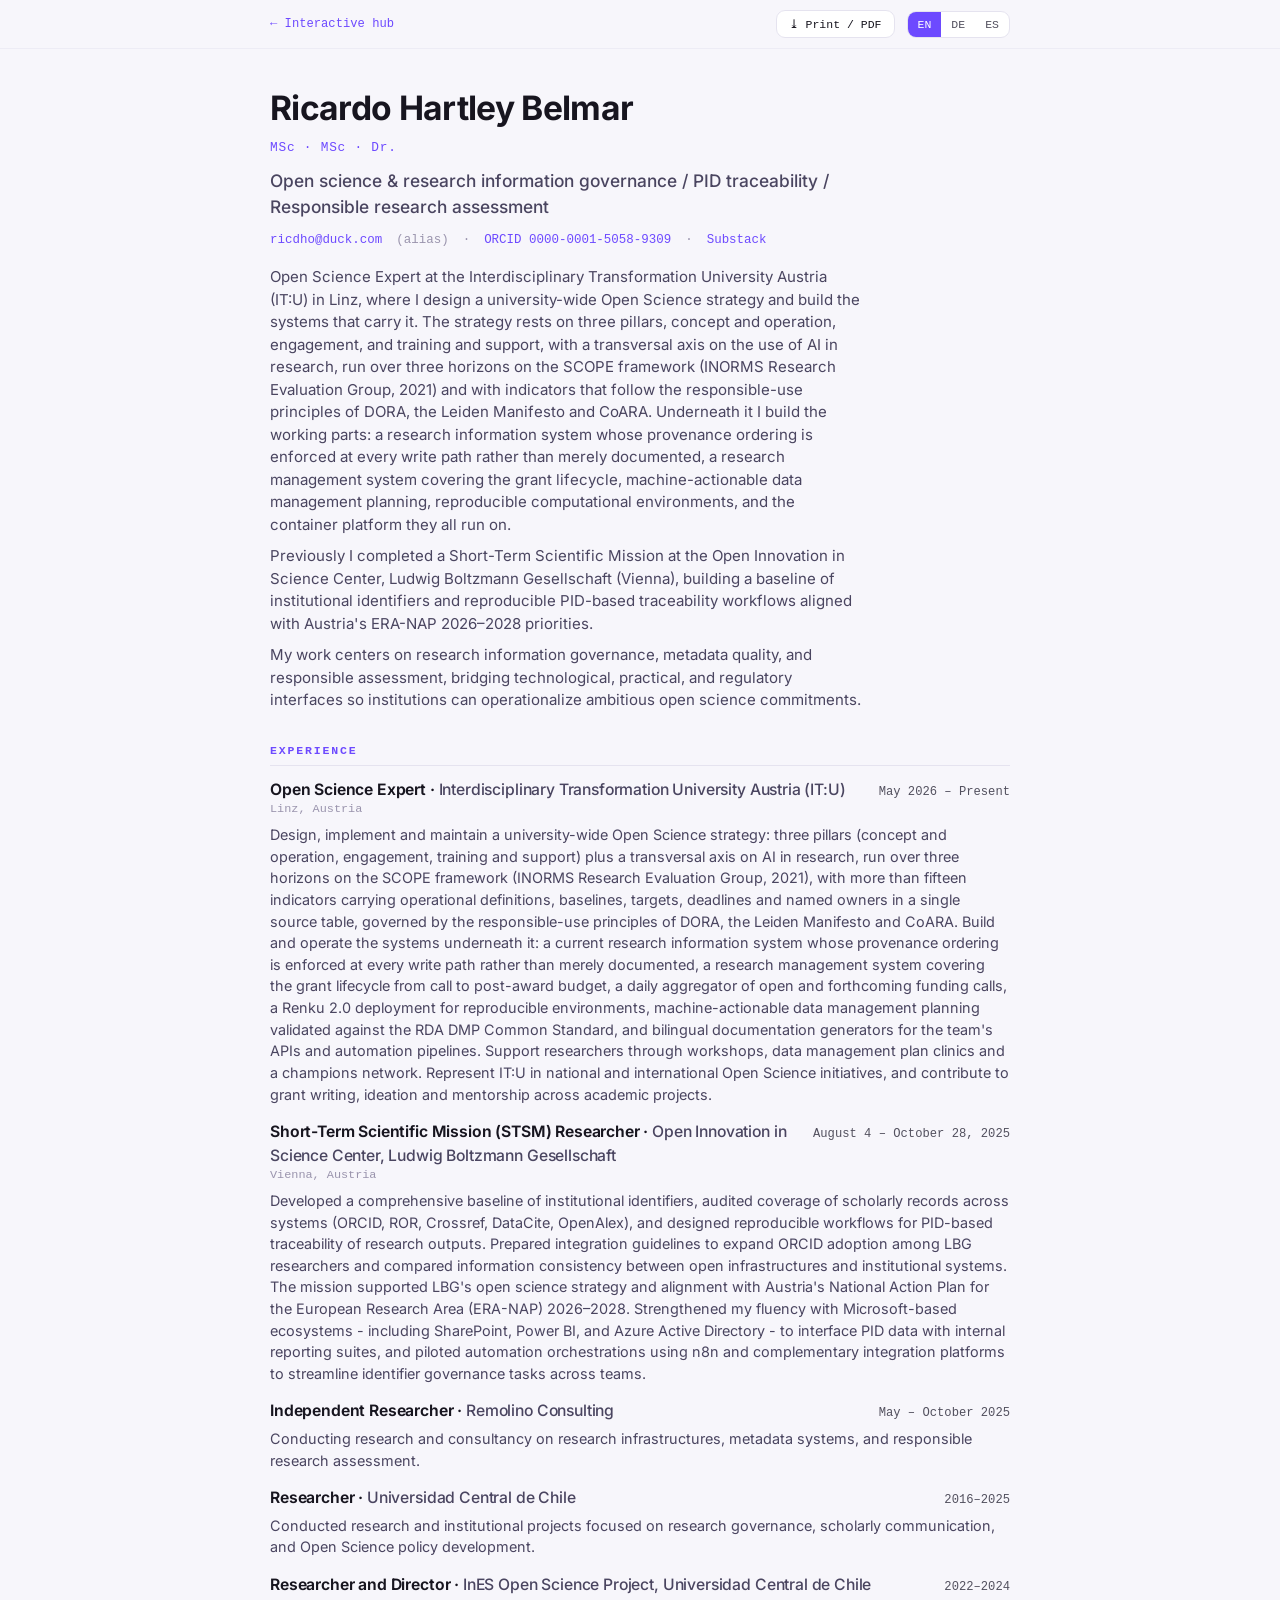
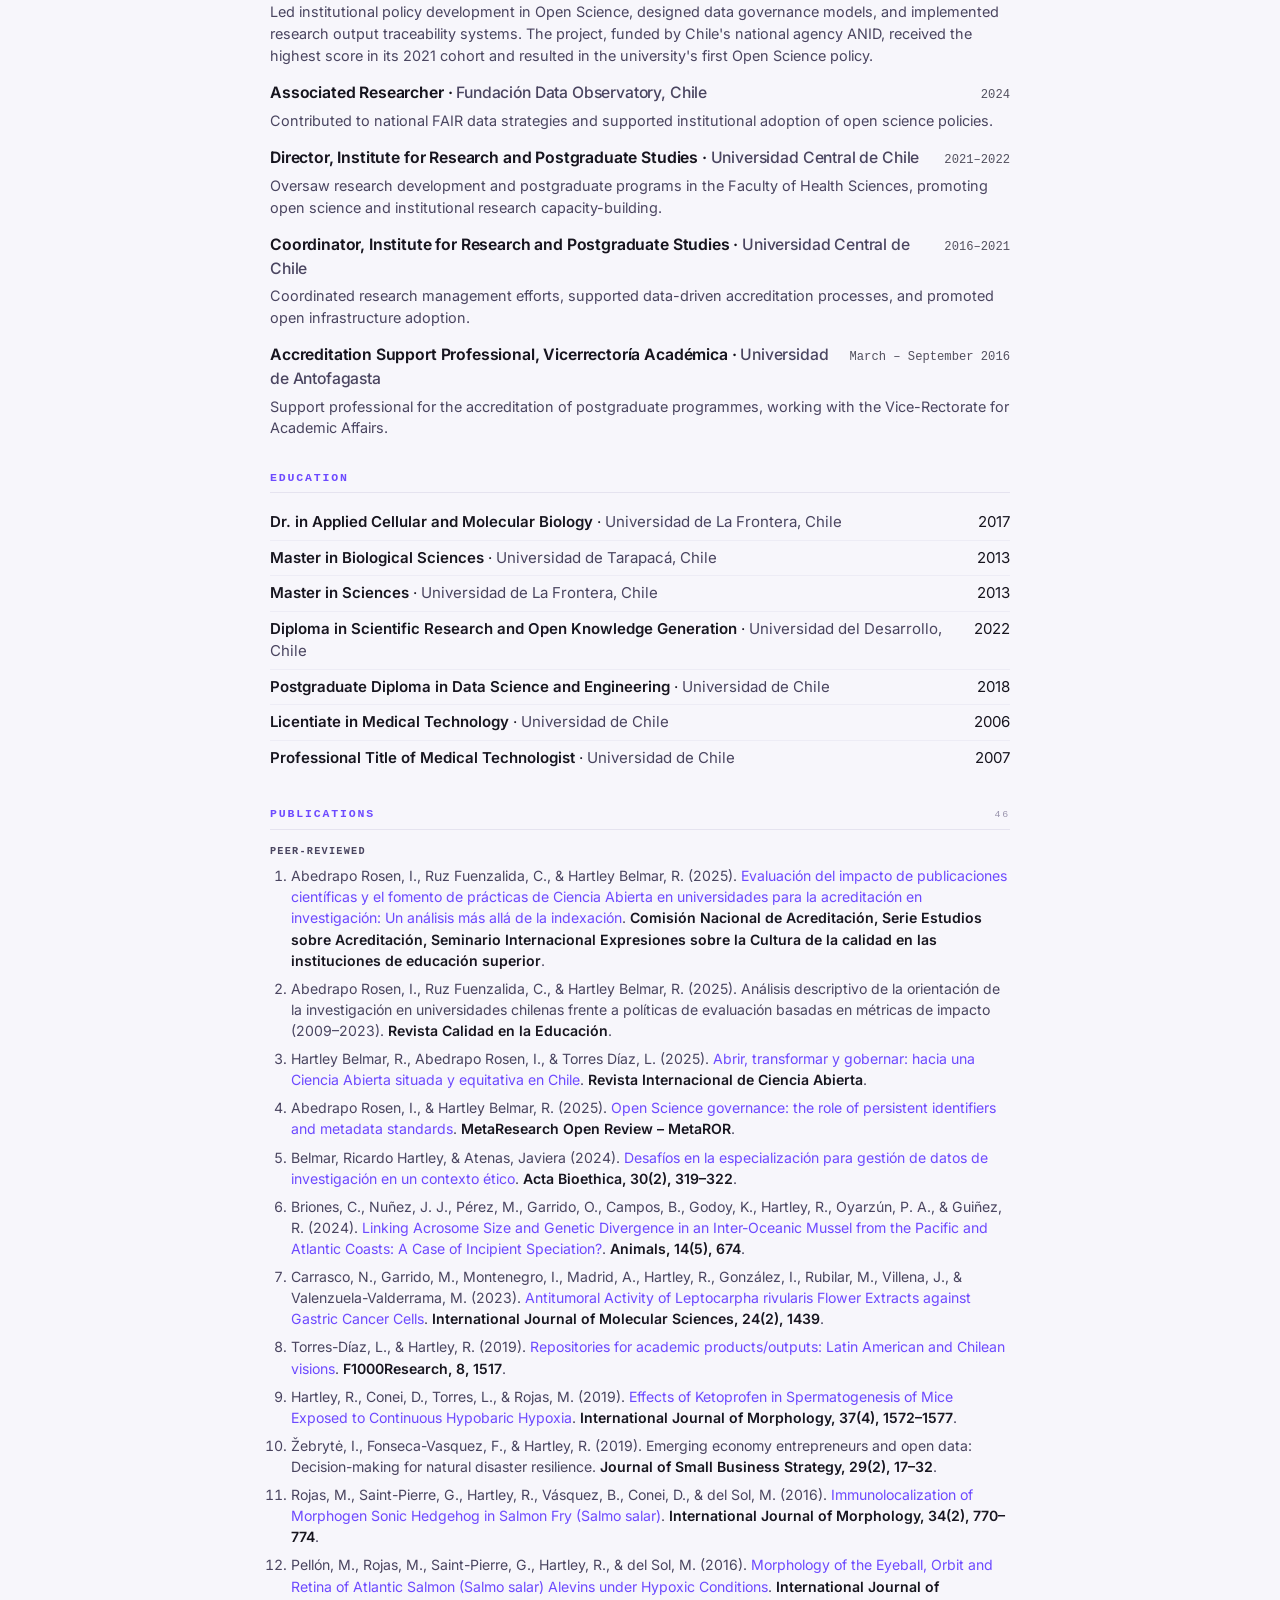
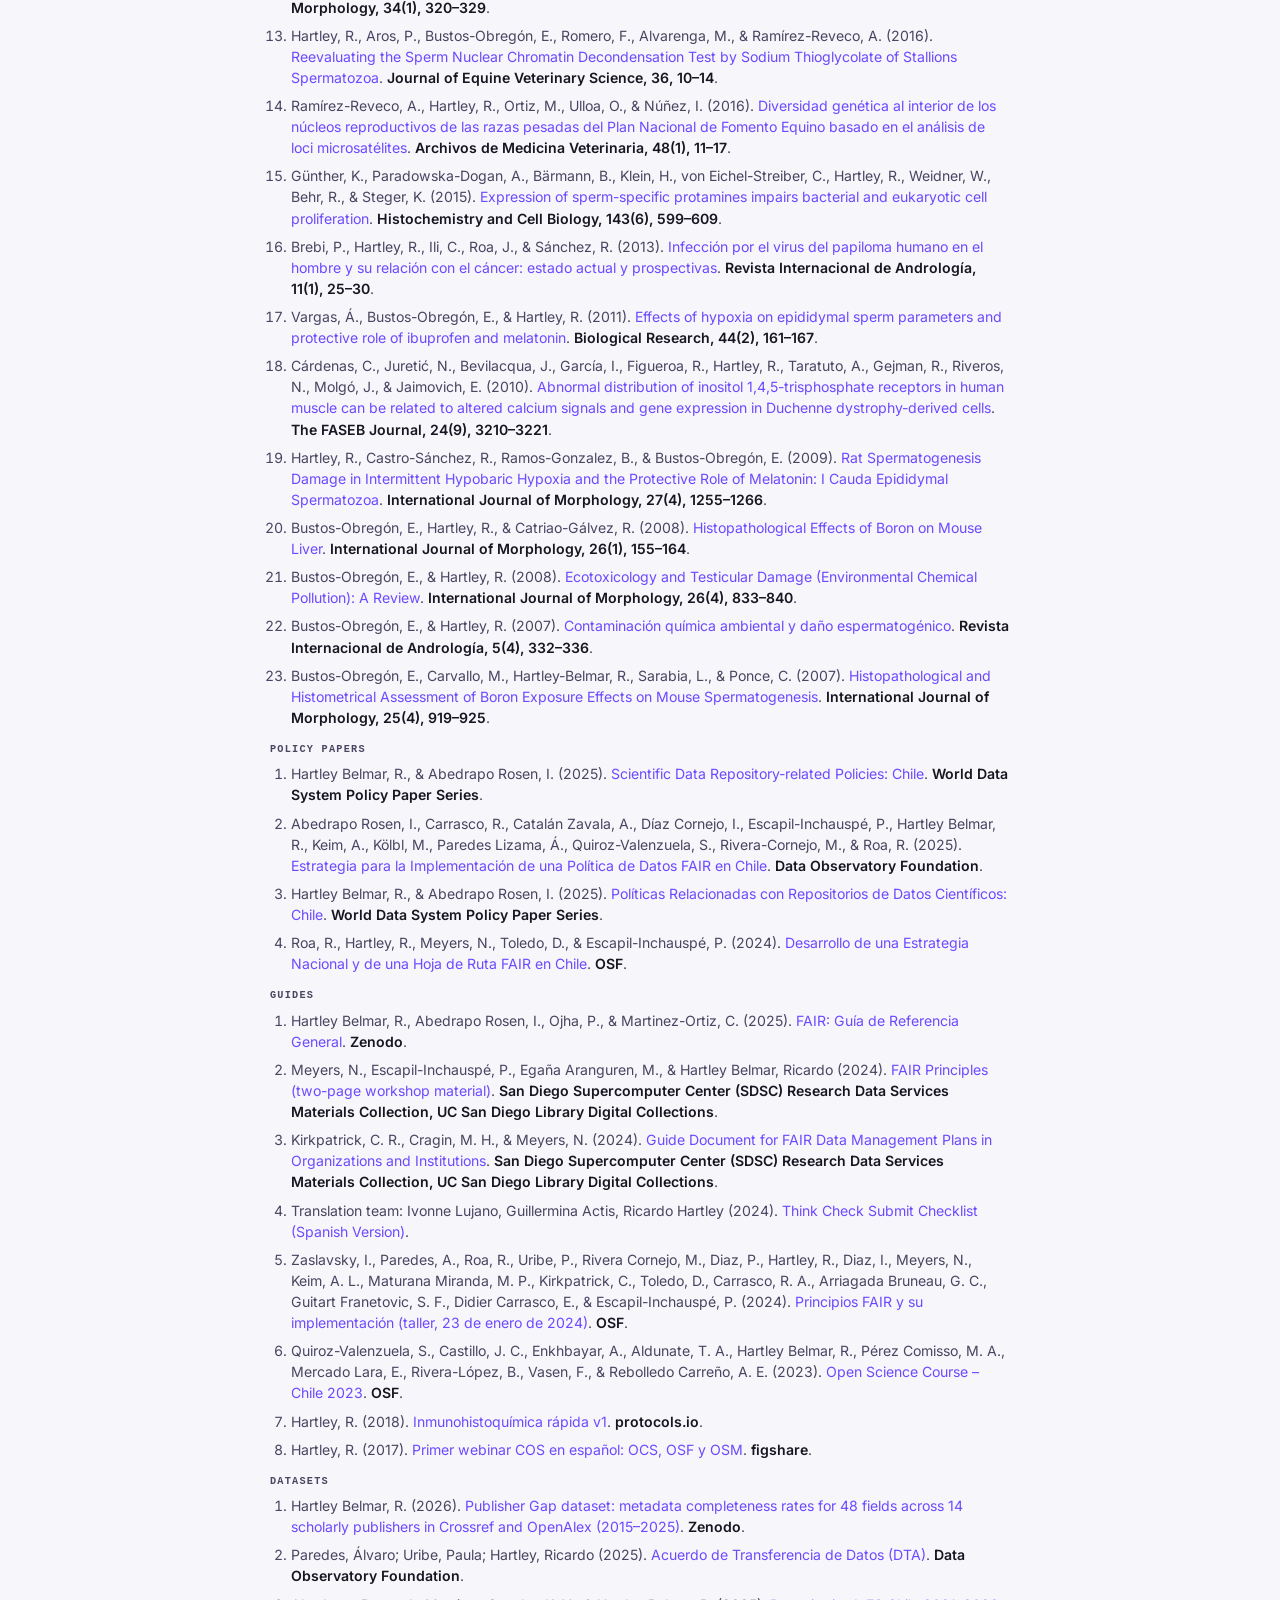
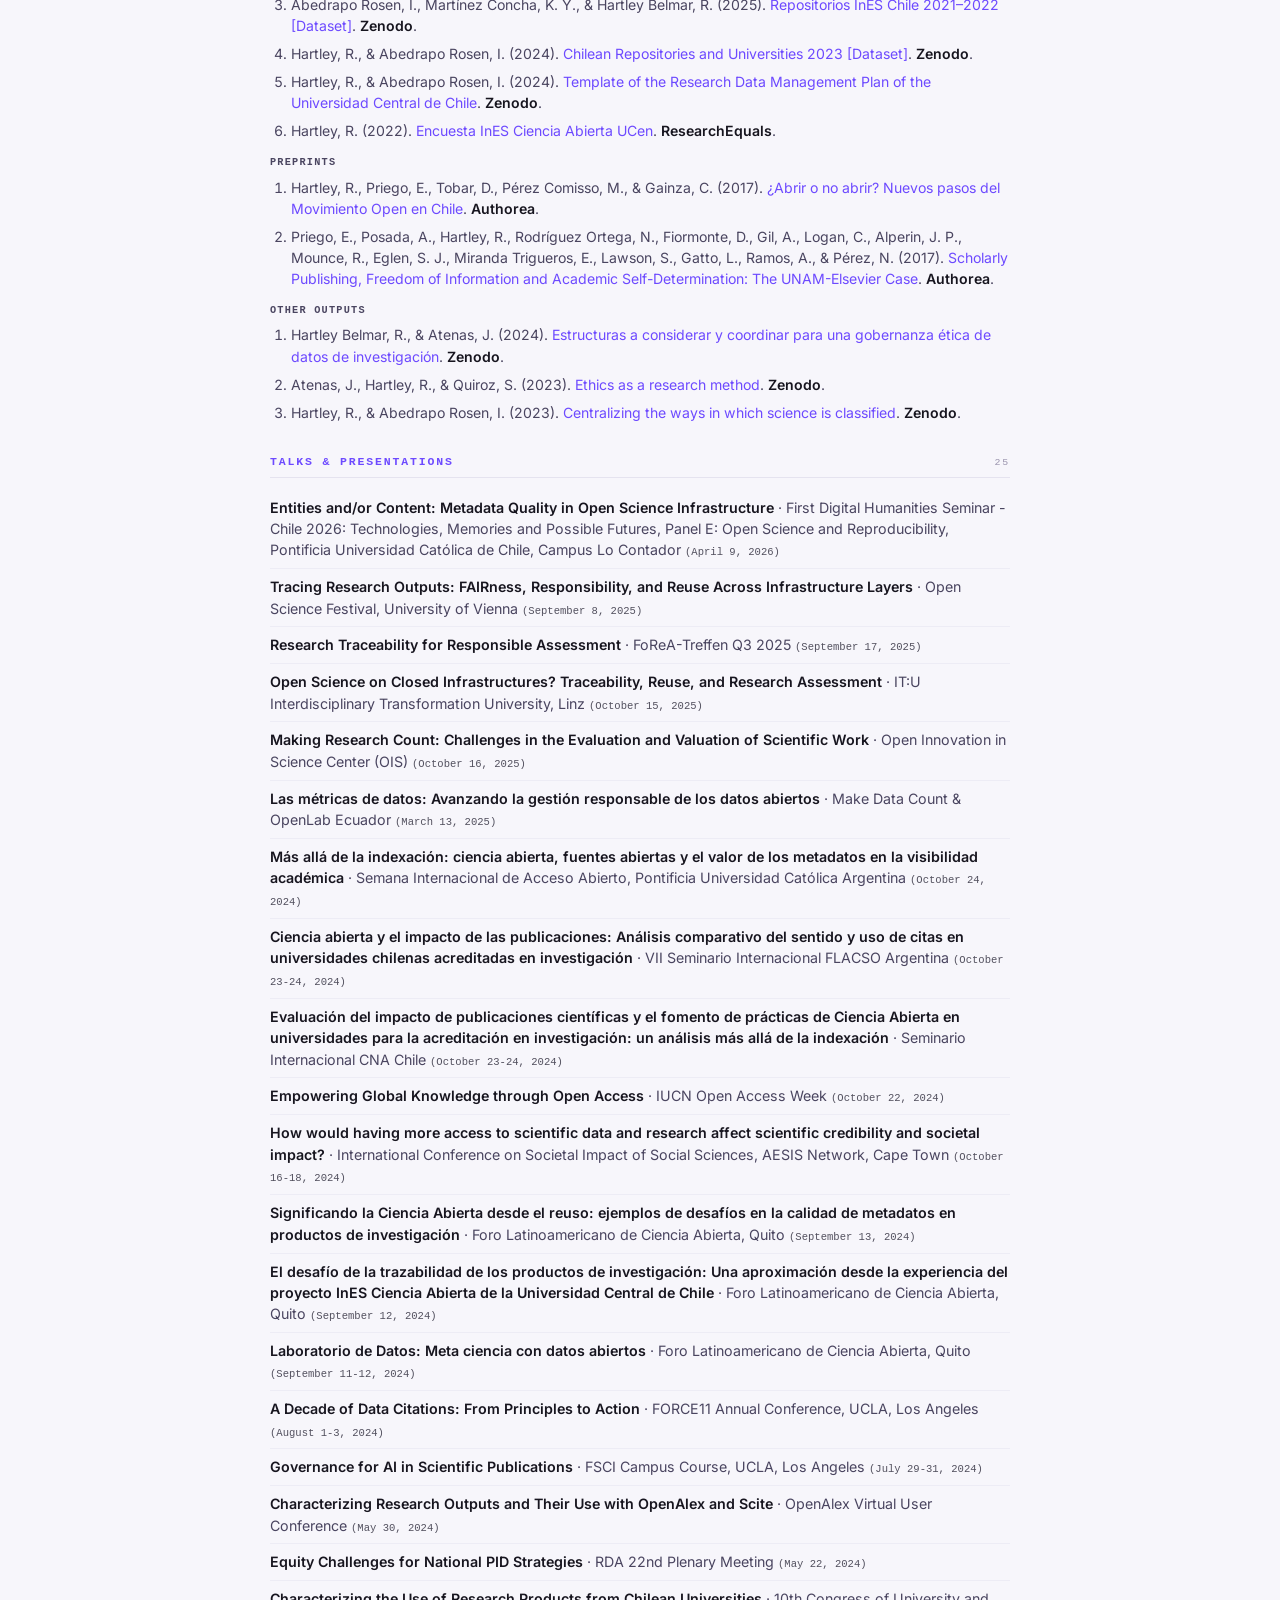
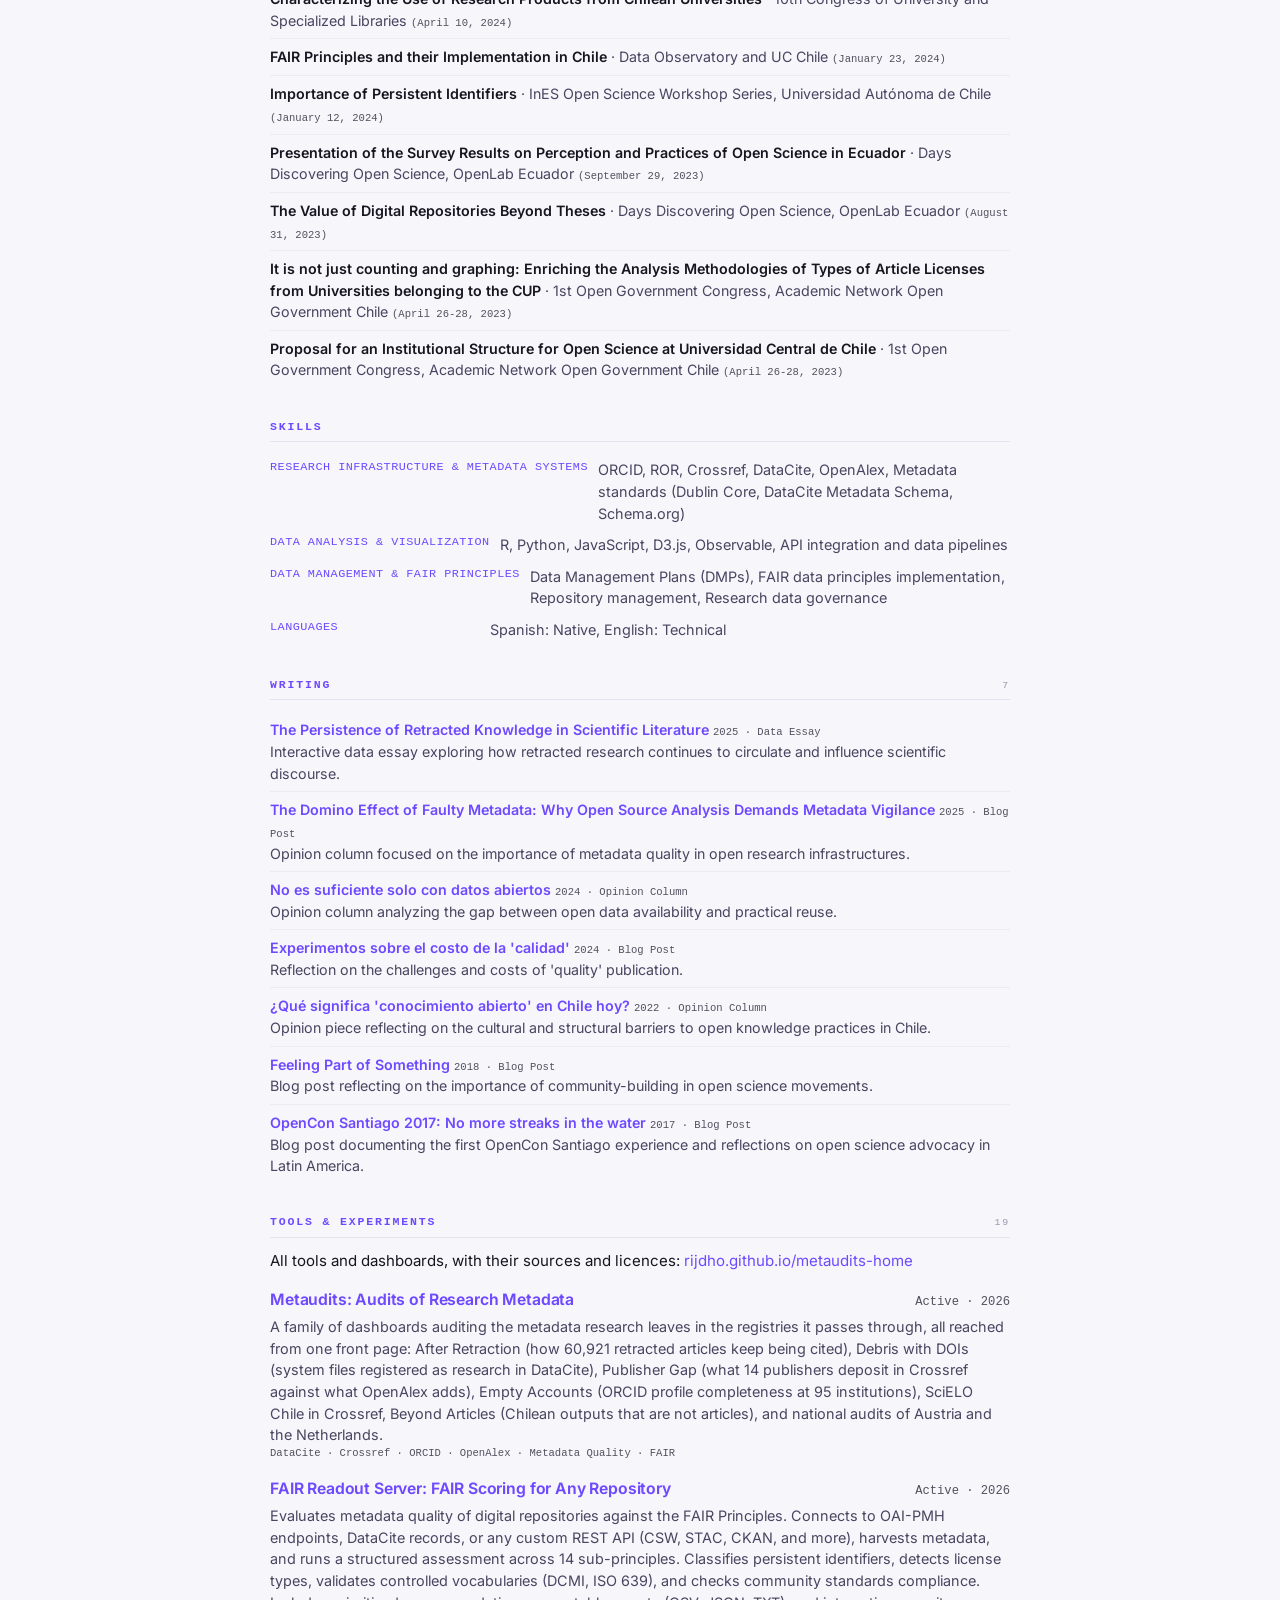
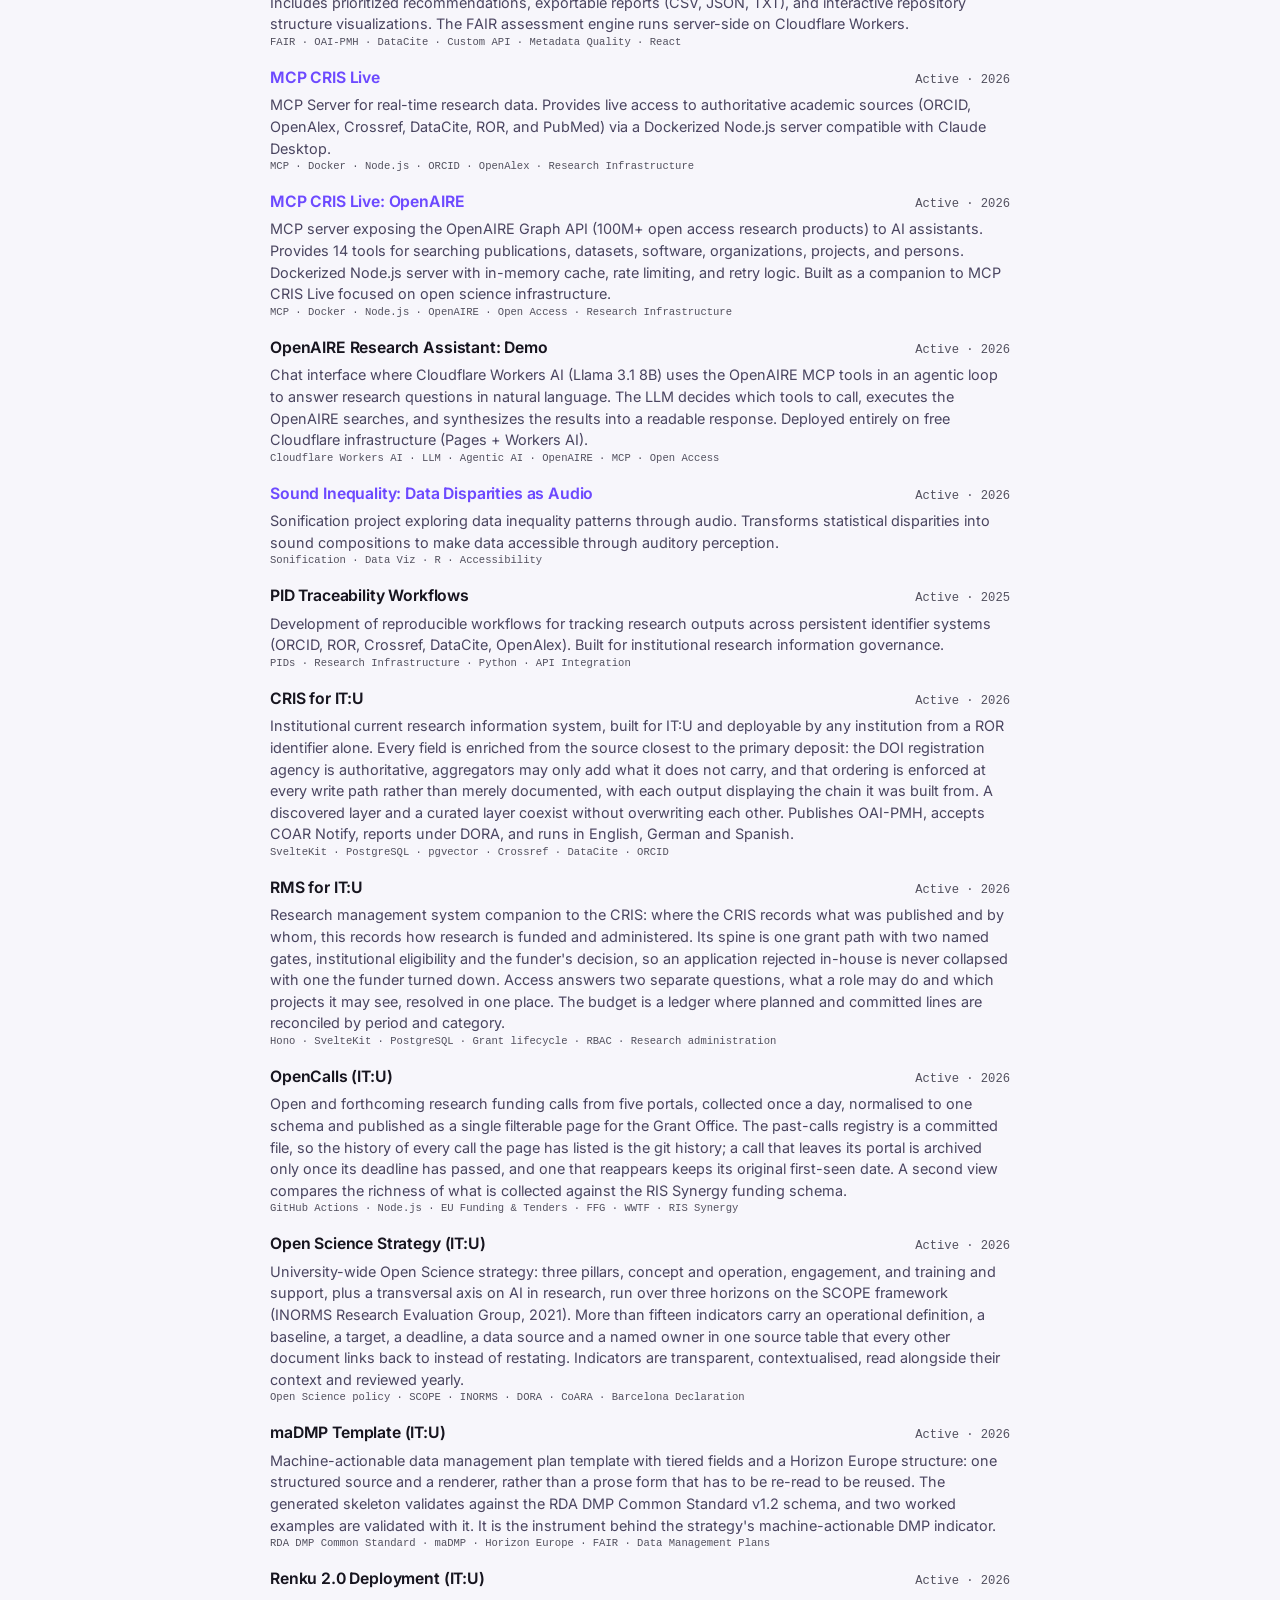
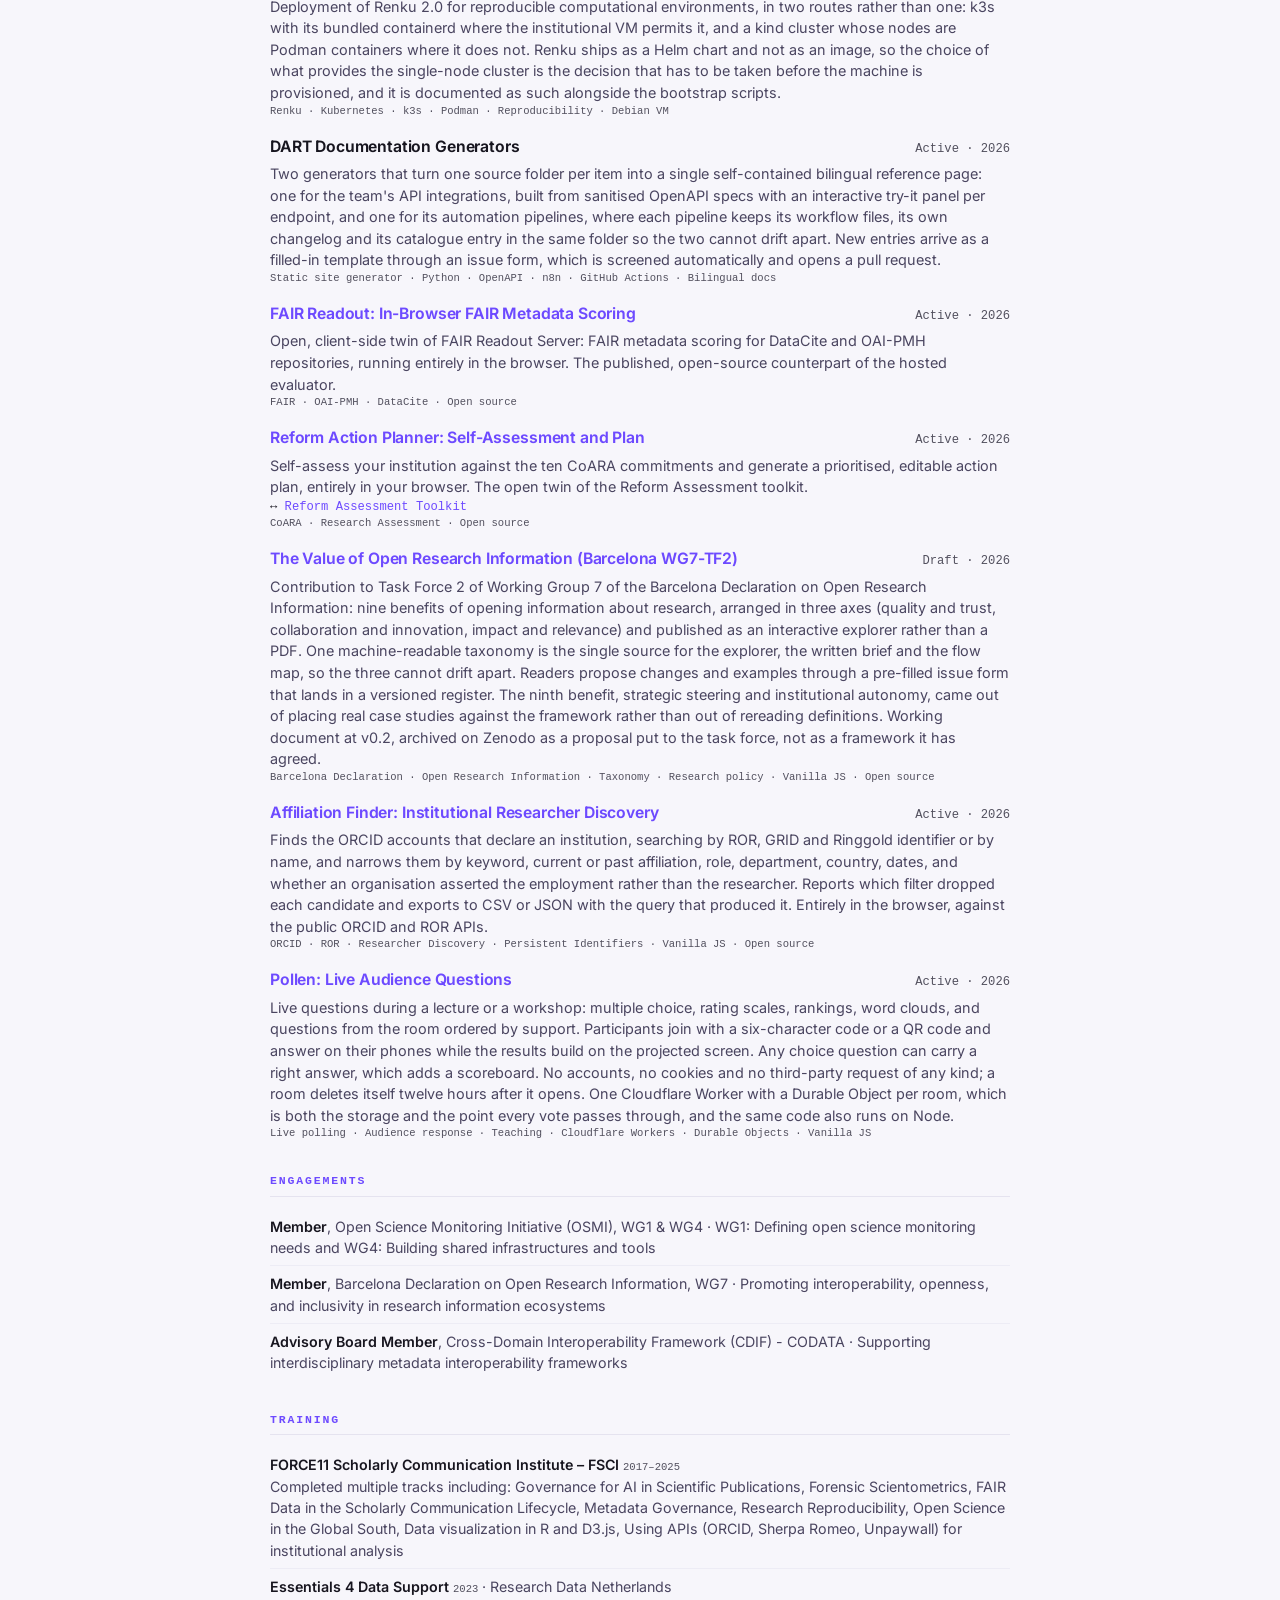
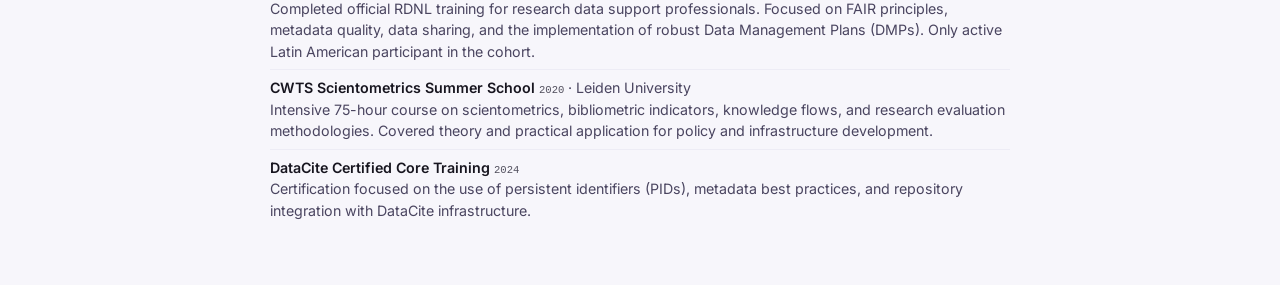
==== cv.html @ 4e74fe25 "The tools section points to the Metaudits front page, on the hub, the CV page and the Markdown CVs" ====
<!doctype html>
<meta charset="utf-8">
<title>Ricardo Hartley Belmar: Curriculum Vitae</title>
<!-- social:start -->
<!-- Generated by build_cv.py from data/cv.json. Do not edit by hand. -->
<meta name="description" content="Open Science Expert at the Interdisciplinary Transformation University Austria (IT:U), Linz: designing a university-wide open-science strategy and building the tools that run it.">
<meta property="og:type" content="website">
<meta property="og:site_name" content="Ricardo Hartley Belmar">
<meta property="og:title" content="Ricardo Hartley Belmar: Curriculum Vitae">
<meta property="og:description" content="Open Science Expert at the Interdisciplinary Transformation University Austria (IT:U), Linz: designing a university-wide open-science strategy and building the tools that run it.">
<meta property="og:url" content="https://rijdho.github.io/cv.html">
<meta property="og:image" content="https://rijdho.github.io/docs/hub-cloud.png">
<meta property="og:image:width" content="2072">
<meta property="og:image:height" content="920">
<meta property="og:image:alt" content="The tool cloud on the hub: ovals grouped into four colour-coded topics, one per tool.">
<meta name="twitter:card" content="summary_large_image">
<!-- social:end -->
<style>
@font-face{font-family:"Inter Variable";font-style:normal;font-display:swap;font-weight:100 900;
  src:url(./fonts/inter-latin-wght-normal.woff2) format("woff2-variations");
  unicode-range:U+0000-00FF,U+0131,U+0152-0153,U+02BB-02BC,U+02C6,U+02DA,U+02DC,U+0304,U+0308,U+0329,U+2000-206F,U+2074,U+20AC,U+2122,U+2191,U+2193,U+2212,U+2215,U+FEFF,U+FFFD}
@font-face{font-family:"Inter Variable";font-style:normal;font-display:swap;font-weight:100 900;
  src:url(./fonts/inter-latin-ext-wght-normal.woff2) format("woff2-variations");
  unicode-range:U+0100-02BA,U+02BD-02C5,U+02C7-02CC,U+02CE-02D7,U+02DD-02FF,U+0304,U+0308,U+0329,U+1D00-1DBF,U+1E00-1E9F,U+1EF2-1EFF,U+2020,U+20A0-20AB,U+20AD-20C0,U+2113,U+2C60-2C7F,U+A720-A7FF}

  :root{
    --brand:#6d4aff; --paper:#f7f6fb; --surface:#fff; --ink:#17151f; --soft:#4a4560; --muted:#52505e;
    --faint:#9a94ad; --border:#e5e3ef; --hair:#edecf5;
    --sans:"Inter Variable","Inter",system-ui,-apple-system,"Segoe UI",Roboto,sans-serif;
    --disp:"Inter Variable","Inter","Helvetica Neue",Helvetica,Arial,system-ui,sans-serif;
    --mono:ui-monospace,"SF Mono","JetBrains Mono",Menlo,Consolas,monospace;
  }
  @media (prefers-color-scheme:dark){:root{
    --brand:#8b7bff; --paper:#121118; --surface:#1b1a22; --ink:#eceaf3; --soft:#c3bed3; --muted:#a9a7b5; --faint:#6f6987;
    --border:#2c2a38; --hair:#262432;
  }}
  :root[data-theme="light"]{--brand:#6d4aff;--paper:#f7f6fb;--surface:#fff;--ink:#17151f;--soft:#4a4560;--muted:#52505e;--faint:#9a94ad;--border:#e5e3ef;--hair:#edecf5}
  :root[data-theme="dark"]{--brand:#8b7bff;--paper:#121118;--surface:#1b1a22;--ink:#eceaf3;--soft:#c3bed3;--muted:#a9a7b5;--faint:#6f6987;--border:#2c2a38;--hair:#262432}
  *{box-sizing:border-box}
  h1,h2,h3{font-family:var(--disp)}
  html{-webkit-text-size-adjust:100%}
  body{margin:0;background:var(--paper);color:var(--ink);font-family:var(--sans);line-height:1.5;font-size:15px;-webkit-font-smoothing:antialiased}
  a{color:var(--brand);text-decoration:none}
  a:hover{text-decoration:underline}

  .controls{position:sticky;top:0;z-index:10;backdrop-filter:blur(8px);
    background:color-mix(in srgb,var(--paper) 84%,transparent);border-bottom:1px solid var(--hair)}
  .controls .in{max-width:820px;margin:0 auto;padding:10px 40px;display:flex;align-items:center;gap:12px}
  .back{font-family:var(--mono);font-size:.76rem}
  .spacer{flex:1}
  .seg{display:inline-flex;border:1px solid var(--border);border-radius:9px;overflow:hidden;background:var(--surface)}
  .seg button{appearance:none;border:0;background:transparent;color:var(--muted);font-family:var(--mono);font-size:.72rem;padding:6px 10px;cursor:pointer}
  .seg button[aria-pressed="true"]{background:var(--brand);color:#fff}
  .btn{appearance:none;font-family:var(--mono);font-size:.72rem;border:1px solid var(--border);background:var(--surface);
    color:var(--ink);padding:6px 12px;border-radius:9px;cursor:pointer;display:inline-flex;gap:6px;align-items:center}
  .btn:hover{border-color:var(--brand);color:var(--brand)}
  button:focus-visible,a:focus-visible{outline:2px solid var(--brand);outline-offset:2px;border-radius:6px}

  main{max-width:820px;margin:0 auto;padding:34px 40px 80px}
  header.cv h1{font-size:2.1rem;margin:0;letter-spacing:-.02em;font-weight:700;text-wrap:balance}
  .degrees{font-family:var(--mono);font-size:.8rem;color:var(--brand);letter-spacing:.06em;margin:5px 0 0}
  .tagline{font-size:1.08rem;color:var(--soft);margin:10px 0 0;max-width:60ch;font-weight:500}
  .contact{font-family:var(--mono);font-size:.78rem;color:var(--muted);margin:12px 0 0;display:flex;flex-wrap:wrap;gap:4px 14px}
  .summary{margin:16px 0 0;color:var(--soft);max-width:66ch}
  .summary p{margin:0 0 9px}
  .summary p:last-child{margin-bottom:0}

  section{margin-top:30px}
  h2{font-family:var(--mono);font-size:.72rem;letter-spacing:.16em;text-transform:uppercase;color:var(--brand);
    font-weight:700;margin:0 0 12px;padding-bottom:6px;border-bottom:1.5px solid var(--border);display:flex;align-items:baseline;justify-content:space-between}
  h2 .c{color:var(--faint);font-size:.86em;font-weight:400}
  .entry{margin:0 0 15px;break-inside:avoid}
  .entry .top{display:flex;justify-content:space-between;gap:14px;align-items:baseline}
  .entry .ti{font-weight:640;font-size:.98rem;letter-spacing:-.01em}
  .entry .org{color:var(--soft);font-weight:500}
  .entry .when{font-family:var(--mono);font-size:.76rem;color:var(--muted);white-space:nowrap;flex:none;font-variant-numeric:tabular-nums}
  .entry .loc{font-family:var(--mono);font-size:.74rem;color:var(--faint)}
  .entry p{margin:5px 0 0;color:var(--soft);font-size:.9rem}
  .edu{display:flex;justify-content:space-between;gap:14px;padding:6px 0;border-bottom:1px solid var(--hair)}
  .edu:last-child{border-bottom:0}
  .edu .d{font-weight:600}.edu .i{color:var(--soft)}
  .skill{display:flex;gap:10px;padding:5px 0}
  .skill .k{font-family:var(--mono);font-size:.74rem;color:var(--brand);min-width:210px;flex:none;text-transform:uppercase;letter-spacing:.04em}
  .skill .v{color:var(--soft);font-size:.9rem}
  .subh{font-family:var(--mono);font-size:.64rem;letter-spacing:.12em;text-transform:uppercase;color:var(--soft);font-weight:700;margin:14px 0 6px}
  ol.pubs{margin:0;padding-left:1.4em}
  ol.pubs li{margin:0 0 7px;font-size:.88rem;color:var(--soft);break-inside:avoid}
  ol.pubs li b{color:var(--ink);font-weight:600}
  ul.plain{list-style:none;margin:0;padding:0}
  ul.plain li{padding:7px 0;border-bottom:1px solid var(--hair);font-size:.89rem;color:var(--soft);break-inside:avoid}
  ul.plain li:last-child{border-bottom:0}
  .keep{break-inside:avoid}
  .keep.cont .edu,.keep.cont ul.plain li{border-bottom:1px solid var(--hair)}
  ul.plain li b{color:var(--ink);font-weight:600}
  .tag{font-family:var(--mono);font-size:.66rem;color:var(--muted)}

  .alias{color:var(--faint)}
  .twin{font-family:var(--mono);font-size:.76rem}

  @media (max-width:640px){.controls .in,main{padding-left:20px;padding-right:20px}.skill{flex-direction:column;gap:2px}.skill .k{min-width:0}}
  /* The browser prints its own date, title, URL and "Page 1 of N" in the page margin.
     Declaring the margin boxes, even empty, hands that space to the page, so Chrome and
     Edge print none of it and the margins stay. Safari and Firefox ignore margin boxes
     (they keep the 16mm): there it is the print dialog's "headers and footers" box. */
  @page{margin:16mm;
    @top-left{content:""}@top-center{content:""}@top-right{content:""}
    @bottom-left{content:""}@bottom-center{content:""}@bottom-right{content:""}}
  @media print{
    .controls{display:none}
    body{background:#fff;color:#000;font-size:10.5pt}
    :root{--paper:#fff;--surface:#fff;--ink:#000;--soft:#222;--muted:#444;--faint:#666;--brand:#3a2fbf;--border:#bbb;--hair:#ddd}
    main{max-width:none;padding:0}
    a{color:#000}
    section{margin-top:16pt}
    /* a bare h1 selector here lost to "header.cv h1" and the name printed at 25pt */
    header.cv h1{font-size:17pt}
    .degrees{display:none}
    .summary{max-width:none}
    .summary p,.entry p,ol.pubs li,ul.plain li,.skill .v{text-align:justify;-webkit-hyphens:auto;hyphens:auto}
  }
</style>

<div class="controls"><div class="in">
  <a class="back" href="./" data-t="back"></a>
  <span class="spacer"></span>
  <button class="btn" id="print" data-t="print"></button>
  <div class="seg" role="group" aria-label="Language">
    <button data-lang="en" aria-pressed="true">EN</button>
    <button data-lang="de" aria-pressed="false">DE</button>
    <button data-lang="es" aria-pressed="false">ES</button>
  </div>
</div></div>

<main>
  <header class="cv">
    <h1>Ricardo Hartley Belmar</h1>
    <div class="degrees" id="degrees"></div>
    <p class="tagline" id="tagline"></p>
    <div class="contact" id="contact"></div>
    <div class="summary" id="summary"></div>
  </header>
  <div id="body"></div>
</main>

<script>
let CV;
const UI = {
  en:{back:"← Interactive hub", print:"⤓ Print / PDF",
    experience:"Experience", education:"Education", publications:"Publications",
    presentations:"Talks & presentations", skills:"Skills", engagements:"Engagements",
    training:"Training", portfolio:"Writing", experiments:"Tools & experiments"},
  de:{back:"← Interaktiver Hub", print:"⤓ Drucken / PDF",
    experience:"Berufserfahrung", education:"Ausbildung", publications:"Publikationen",
    presentations:"Vorträge & Präsentationen", skills:"Kompetenzen", engagements:"Engagements",
    training:"Weiterbildung", portfolio:"Publizistik", experiments:"Werkzeuge & Experimente"},
  es:{back:"← Hub interactivo", print:"⤓ Imprimir / PDF",
    experience:"Experiencia", education:"Formación", publications:"Publicaciones",
    presentations:"Charlas y presentaciones", skills:"Competencias", engagements:"Participaciones",
    training:"Formación continua", portfolio:"Escritos", experiments:"Herramientas y experimentos"},
};
const PUBGRP={peerReviewed:{en:"Peer-reviewed",de:"Begutachtet",es:"Revisadas por pares"},
  policyPapers:{en:"Policy papers",de:"Policy Papers",es:"Documentos de política"},
  guides:{en:"Guides",de:"Leitfäden",es:"Guías"},datasets:{en:"Datasets",de:"Datensätze",es:"Conjuntos de datos"},
  preprints:{en:"Preprints",de:"Preprints",es:"Preprints"},
  other:{en:"Other outputs",de:"Weitere Veröffentlichungen",es:"Otras publicaciones"}};

let lang="en";
const esc=s=>(s||"").replace(/[&<>"]/g,m=>({"&":"&amp;","<":"&lt;",">":"&gt;",'"':"&quot;"}[m]));
const t=o=>typeof o==="string"?o:((o&&(o[lang]||o.en))||"");
const yr=s=>{const m=(s||"").match(/\d{4}/);return m?m[0]:(s||"");};

function render(){
  const U=UI[lang]; const p=CV.personal;
  document.documentElement.lang=lang;
  document.querySelectorAll("[data-t]").forEach(el=>{const k=el.dataset.t;if(U[k])el.textContent=U[k];});
  document.getElementById("degrees").textContent=(p.degrees||[]).join(" · ");
  document.getElementById("tagline").textContent=t(p.tagline);
  /* the summary is authored as paragraphs separated by a blank line, the same shape
     build_cv.py emits; rendering it as one text node ran them all together. */
  document.getElementById("summary").innerHTML=
    t(p.summary).split("\n\n").map(x=>`<p>${esc(x)}</p>`).join("");
  const c=[];
  if(p.email)c.push(`<a href="mailto:${esc(p.email)}">${esc(p.email)}</a>${p.emailIsAlias?' <span class="alias">(alias)</span>':""}`);
  if(p.orcid)c.push(`<a href="https://orcid.org/${esc(p.orcid)}">ORCID ${esc(p.orcid)}</a>`);
  if(p.substack)c.push(`<a href="${esc(p.substack)}">Substack</a>`);
  document.getElementById("contact").innerHTML=c.join('<span style="color:var(--faint)">·</span>');

  const H=[];
  /* Safari ignores break-after:avoid in every spelling, so on paper a heading can only be
     kept off the foot of a page by sharing an unbreakable box with the first item under
     it. keep() builds that box; a list is split after its first item, and an <ol> resumes
     its numbering at 2. "cont" restores the rule under an item that is no longer last. */
  const keep=(head,items,tag)=>{
    const rest=items.slice(1), cont=rest.length?" cont":"";
    if(!tag)return `<div class="keep${cont}">${head}${items[0]||""}</div>${rest.join("")}`;
    const n=tag.split(" ")[0];
    return `<div class="keep${cont}">${head}<${tag}>${items[0]||""}</${n}></div>`+
      (rest.length?`<${tag}${n==="ol"?' start="2"':""}>${rest.join("")}</${n}>`:"");
  };
  const h2=(key,count)=>`<h2>${esc(UI[lang][key])}${count?`<span class="c">${count}</span>`:""}</h2>`;
  const sec=(key,items,tag,count)=>H.push(`<section>${keep(h2(key,count),items,tag)}</section>`);

  // Experience
  sec("experience", CV.experience.map(e=>`<div class="entry">
    <div class="top"><span class="ti">${esc(e.title)} · <span class="org">${esc(e.org)}</span></span>
      <span class="when">${esc(e.period)}</span></div>
    ${e.loc?`<div class="loc">${esc(e.loc)}</div>`:""}
    ${t(e.desc)?`<p>${esc(t(e.desc))}</p>`:""}</div>`));

  // Education
  sec("education", CV.education.map(e=>`<div class="edu">
    <span><span class="d">${esc(t(e.degree))}</span> · <span class="i">${esc(e.inst)}</span></span>
    <span class="when">${esc(e.year)}</span></div>`));

  // Publications: each group's subheading is kept with its first entry too
  const groups=["peerReviewed","policyPapers","guides","datasets","preprints","other"].filter(g=>(CV.publications[g]||[]).length);
  const pubN=groups.reduce((n,g)=>n+CV.publications[g].length,0);
  H.push(`<section>`+groups.map((g,i)=>keep((i?"":h2("publications",pubN))+`<div class="subh">${esc(PUBGRP[g][lang])}</div>`,
    CV.publications[g].map(it=>{const ti=it.url?`<a href="${esc(it.url)}">${esc(it.title)}</a>`:esc(it.title);
      return `<li>${esc(it.authors)} (${esc(it.year)}). ${ti}.${it.venue?` <b>${esc(it.venue)}</b>.`:""}</li>`;}),
    'ol class="pubs"')).join("")+`</section>`);

  // Presentations
  sec("presentations", CV.presentations.map(t2=>`
    <li><b>${esc(t2.title)}</b> · ${esc(t2.event)}${t2.date?` <span class="tag">(${esc(t2.date)})</span>`:""}</li>`), 'ul class="plain"', CV.presentations.length);

  // Skills
  sec("skills", CV.skills.map(s=>`<div class="skill"><span class="k">${esc(t(s.title))}</span>
    <span class="v">${esc((s.items||[]).map(t).join(", "))}</span></div>`));

  // Writing (portfolio)
  sec("portfolio", CV.portfolio.map(e=>{const ti=e.url?`<a href="${esc(e.url)}">${esc(e.title)}</a>`:esc(e.title);
    return `<li><b>${ti}</b> <span class="tag">${esc(e.year)}${e.type?" · "+esc(e.type):""}</span><br>${esc(t(e.desc))}</li>`;}), 'ul class="plain"', CV.portfolio.length);

  // Tools (experiments)
  // First line of the section: where every tool and dashboard is listed with its sources and licences.
  const toolsIndex=p.toolsIndexUrl?[`<p class="entry">${esc(t(p.toolsIndexLabel))} <a href="${esc(p.toolsIndexUrl)}">${esc(p.toolsIndexUrl.replace(/^https?:\/\//,"").replace(/\/$/,""))}</a></p>`]:[];
  sec("experiments", toolsIndex.concat(CV.experiments.map(e=>{const ti=e.url?`<a href="${esc(e.url)}">${esc(e.title)}</a>`:esc(e.title);
    return `<div class="entry"><div class="top"><span class="ti">${ti}</span>
      <span class="when">${esc(e.status)} · ${esc(e.year)}</span></div>
      ${t(e.desc)?`<p>${esc(t(e.desc))}</p>`:""}
      ${e.twin&&e.twin.url?`<div class="twin">↔ <a href="${esc(e.twin.url)}">${esc(e.twin.title||e.twin.url)}</a></div>`:""}
      ${(e.tags||[]).length?`<div class="tag">${esc((e.tags||[]).slice(0,6).join(" · "))}</div>`:""}</div>`;})), "", CV.experiments.length);

  // Engagements + Training
  sec("engagements", CV.engagements.map(e=>`
    <li><b>${esc(e.role)}</b>, ${esc(e.org)} · ${esc(t(e.focus))}</li>`), 'ul class="plain"');
  sec("training", CV.training.map(e=>`
    <li><b>${esc(e.title)}</b> <span class="tag">${esc(e.year)}</span>${e.org?` · ${esc(e.org)}`:""}<br>${esc(t(e.desc))}</li>`), 'ul class="plain"');

  document.getElementById("body").innerHTML=H.join("");
}
document.querySelectorAll(".seg button").forEach(b=>b.onclick=()=>{lang=b.dataset.lang;
  document.querySelectorAll(".seg button").forEach(x=>x.setAttribute("aria-pressed",x===b));render();});
document.getElementById("print").onclick=()=>window.print();
(async()=>{ CV=await (await fetch("./data/cv.json")).json(); render(); })();
</script>
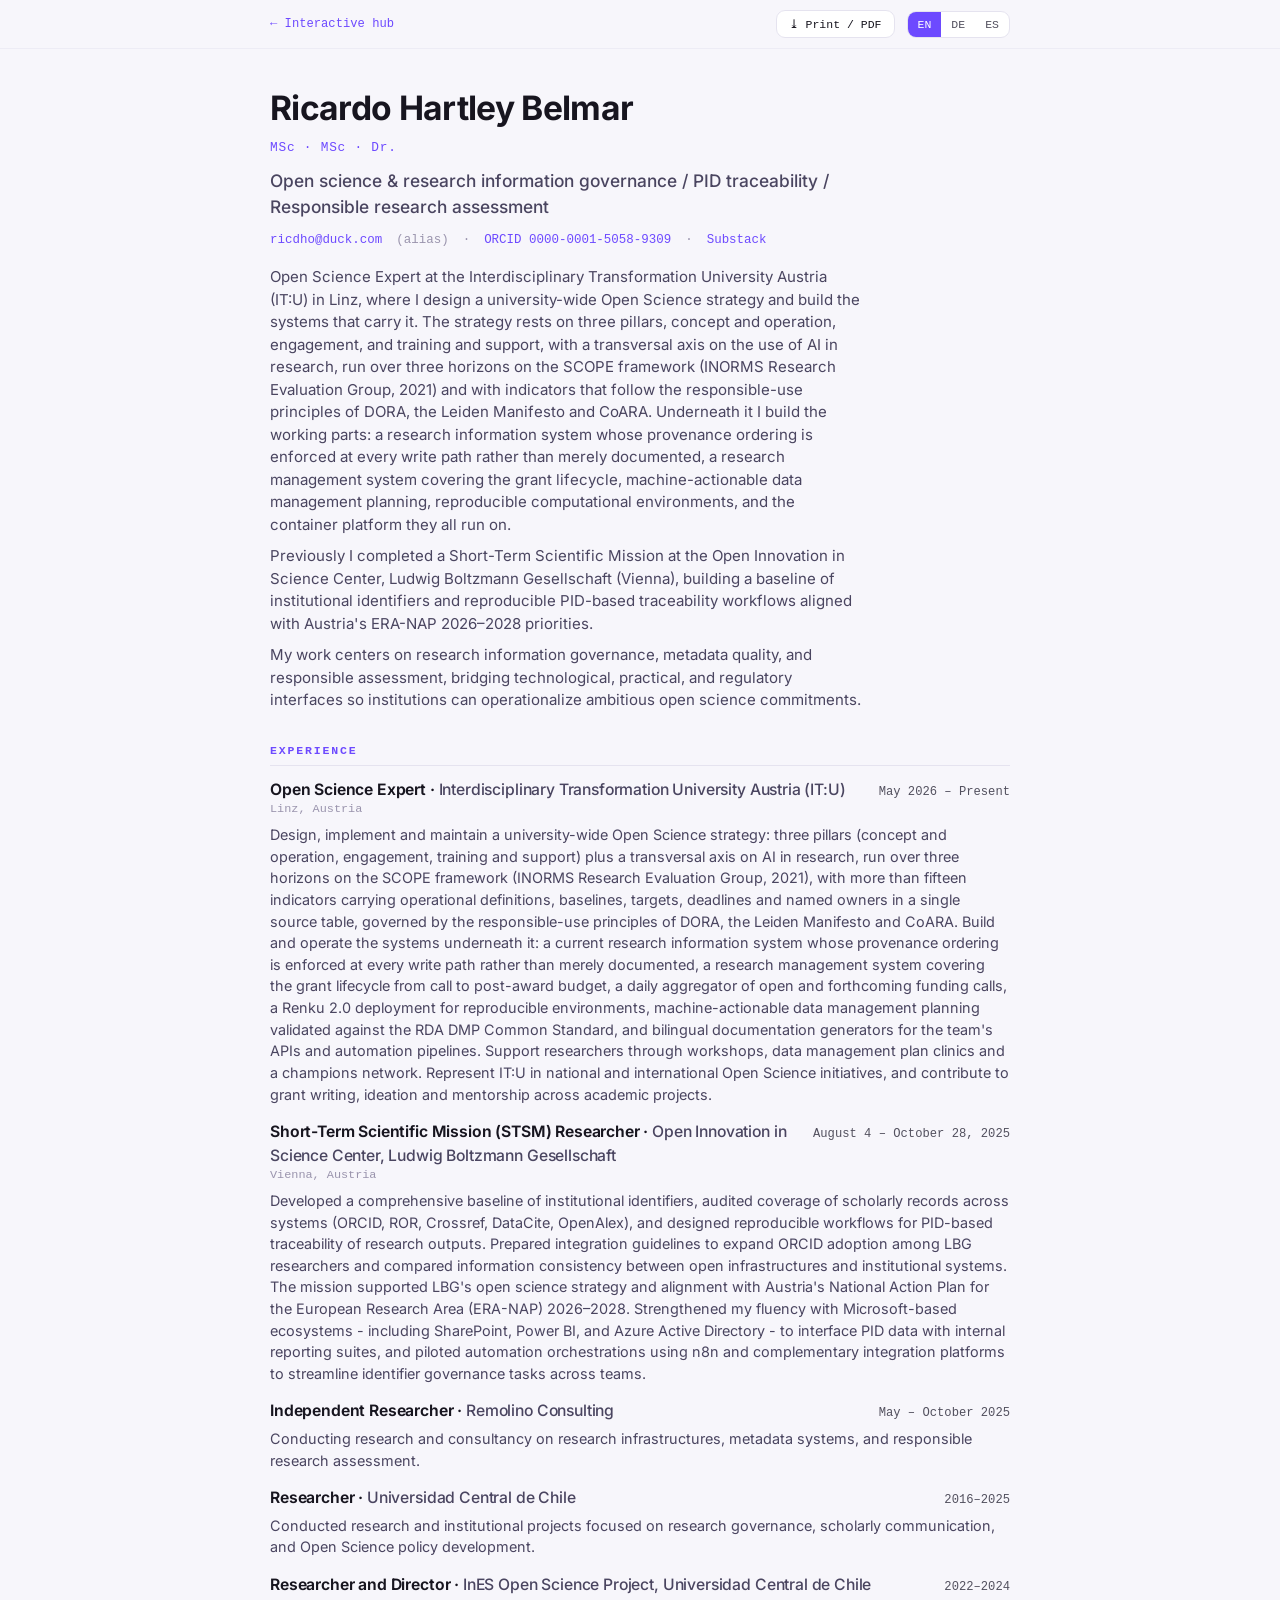
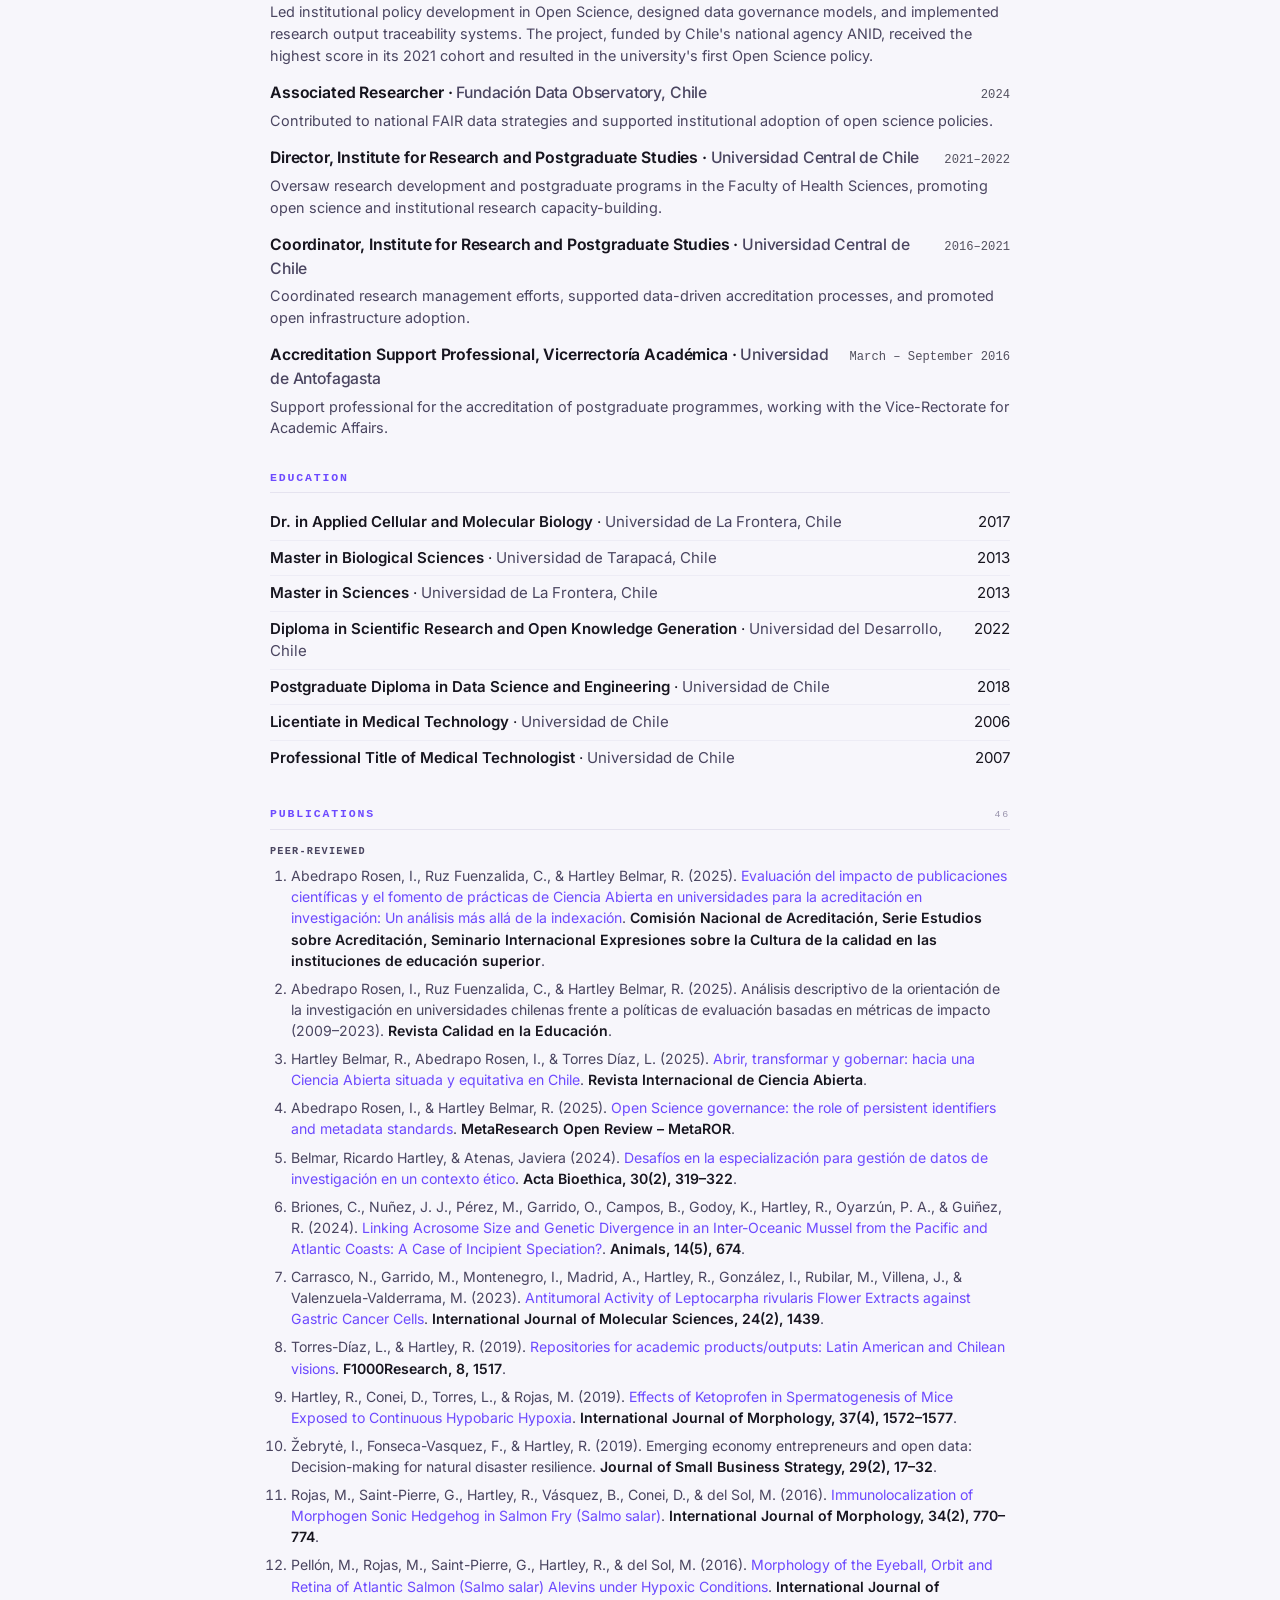
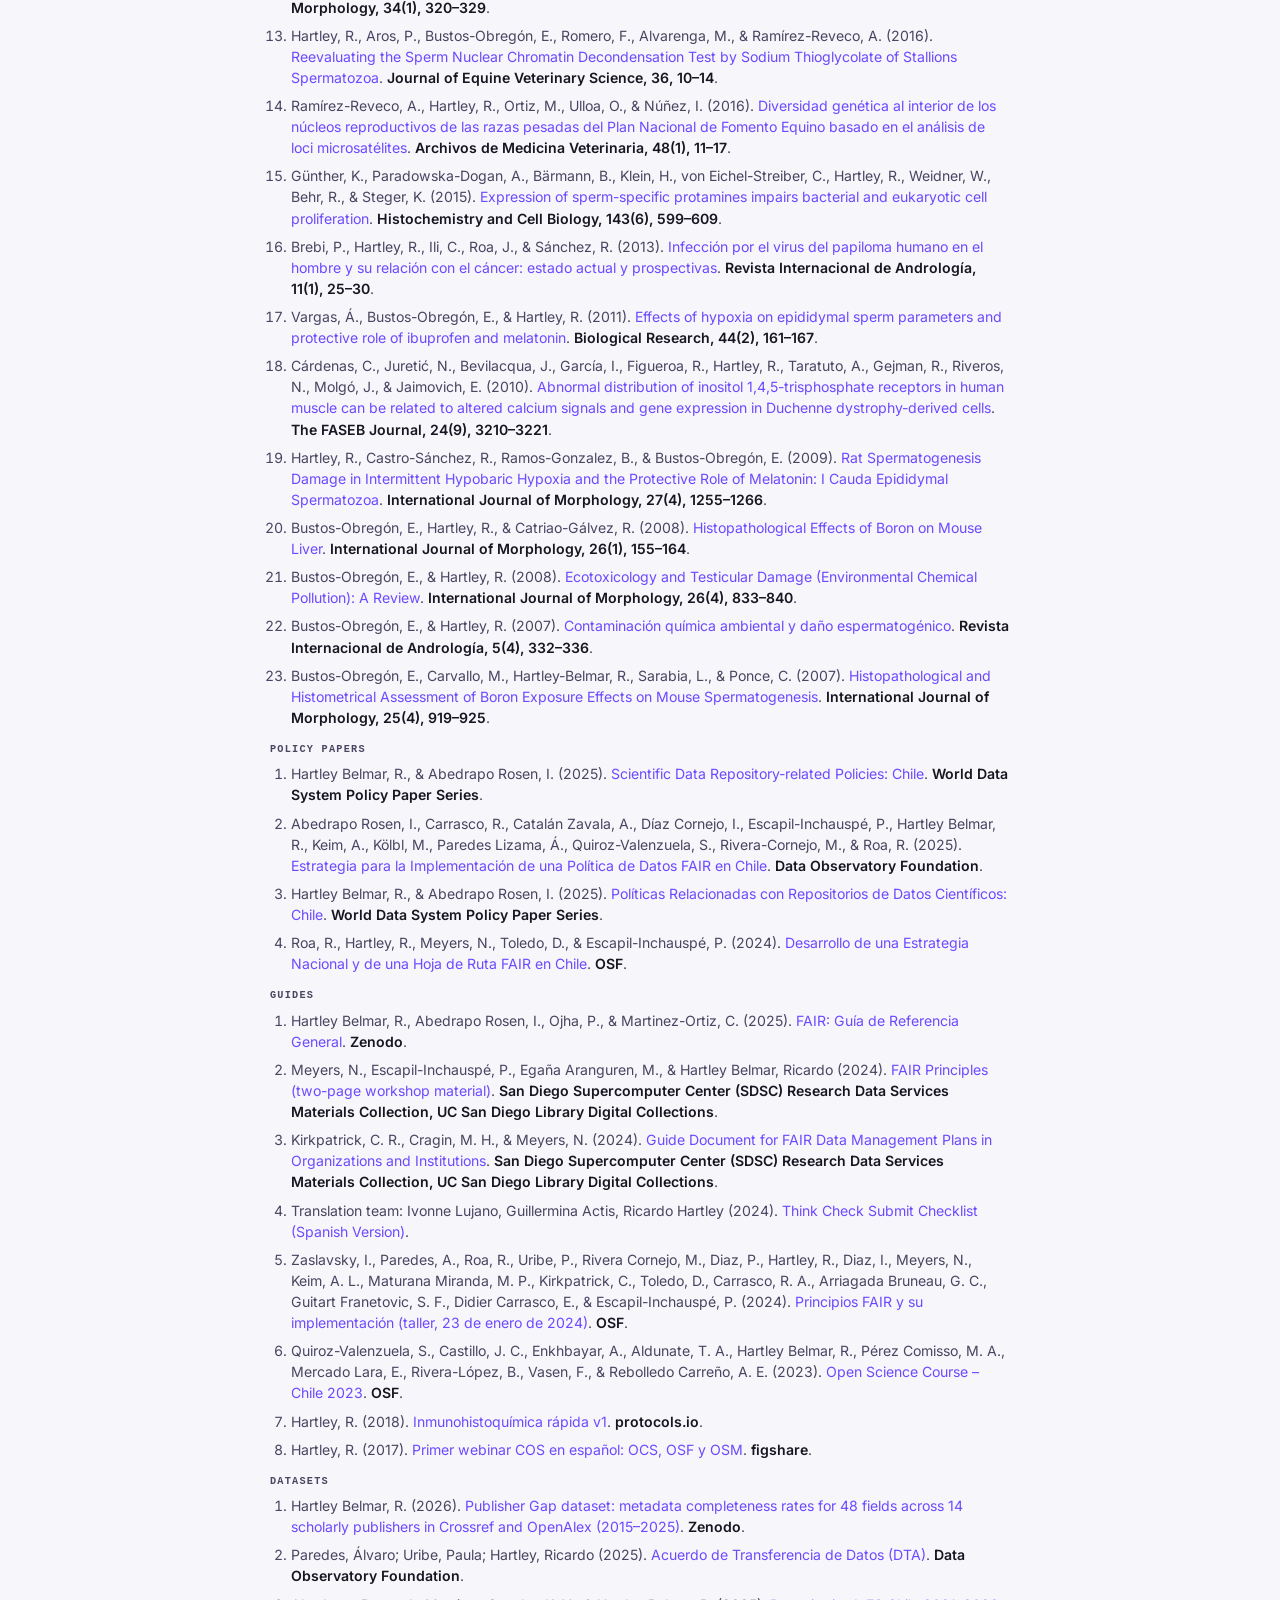
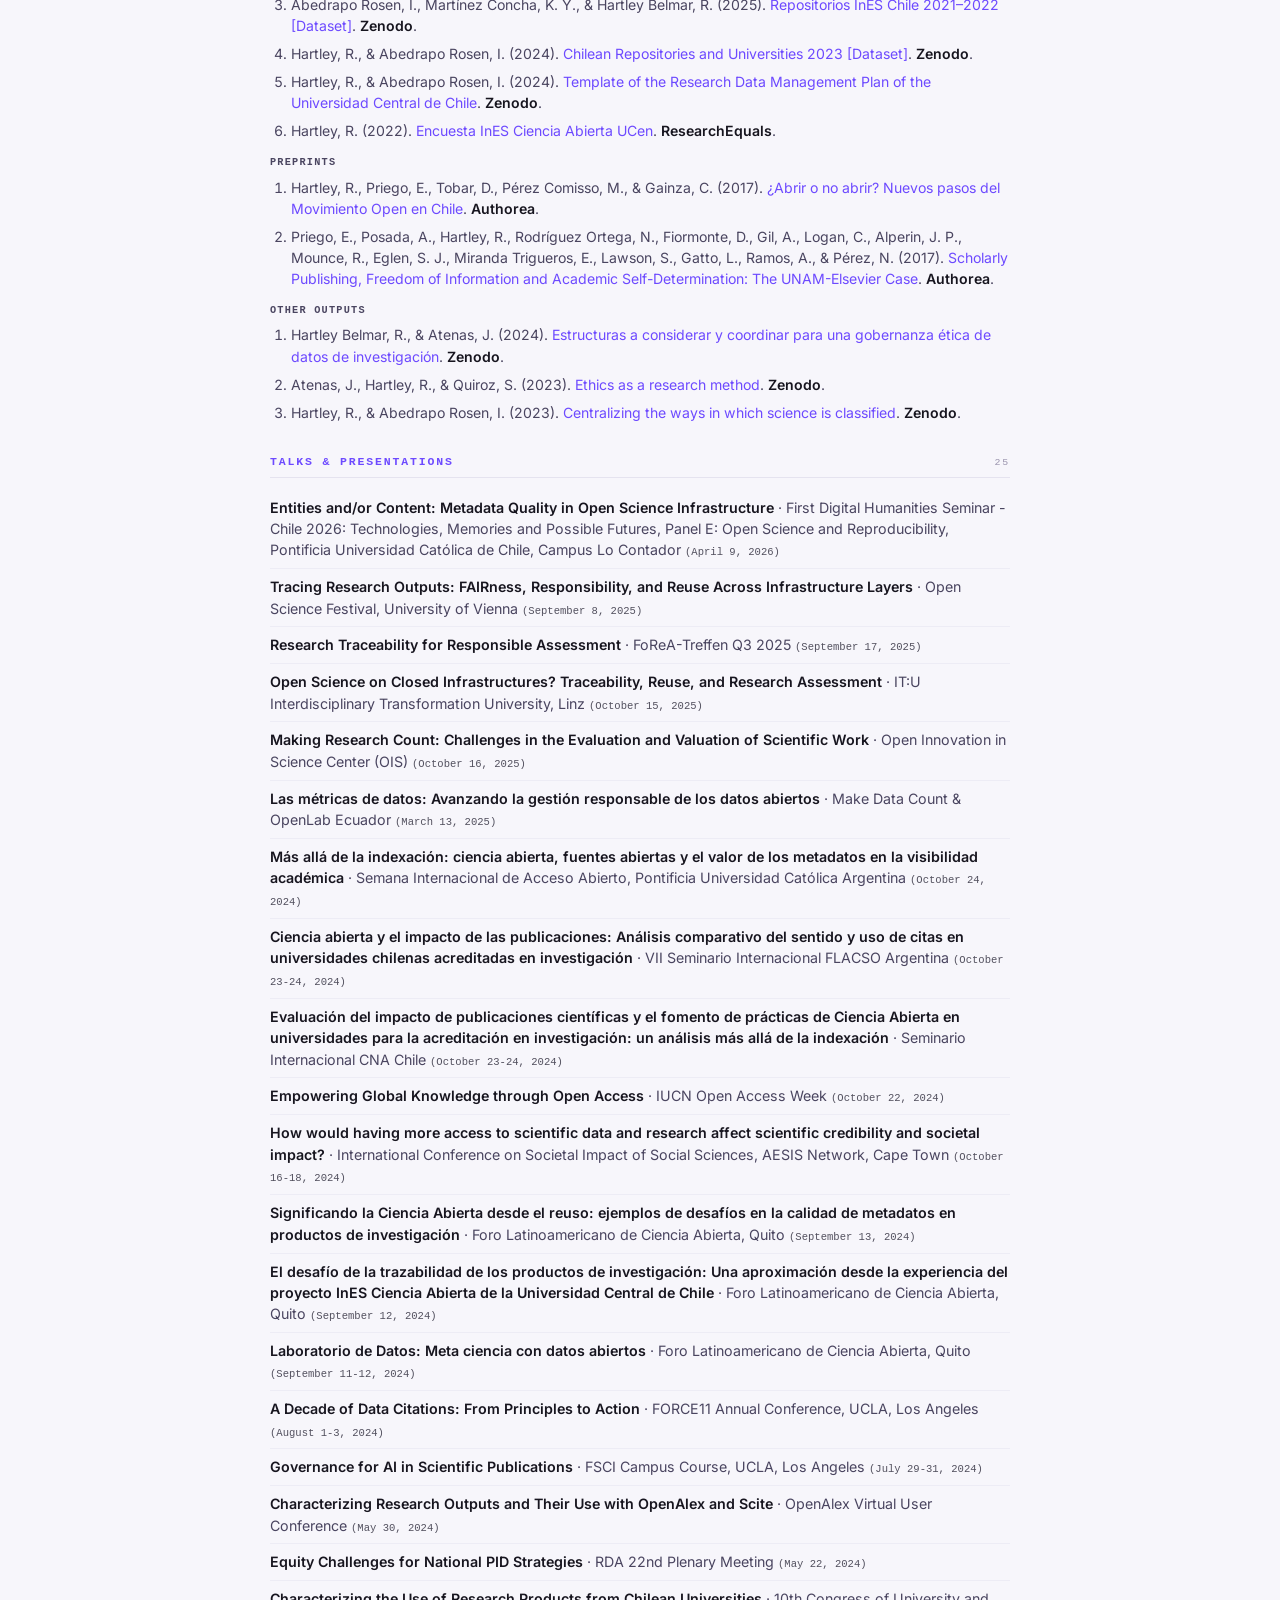
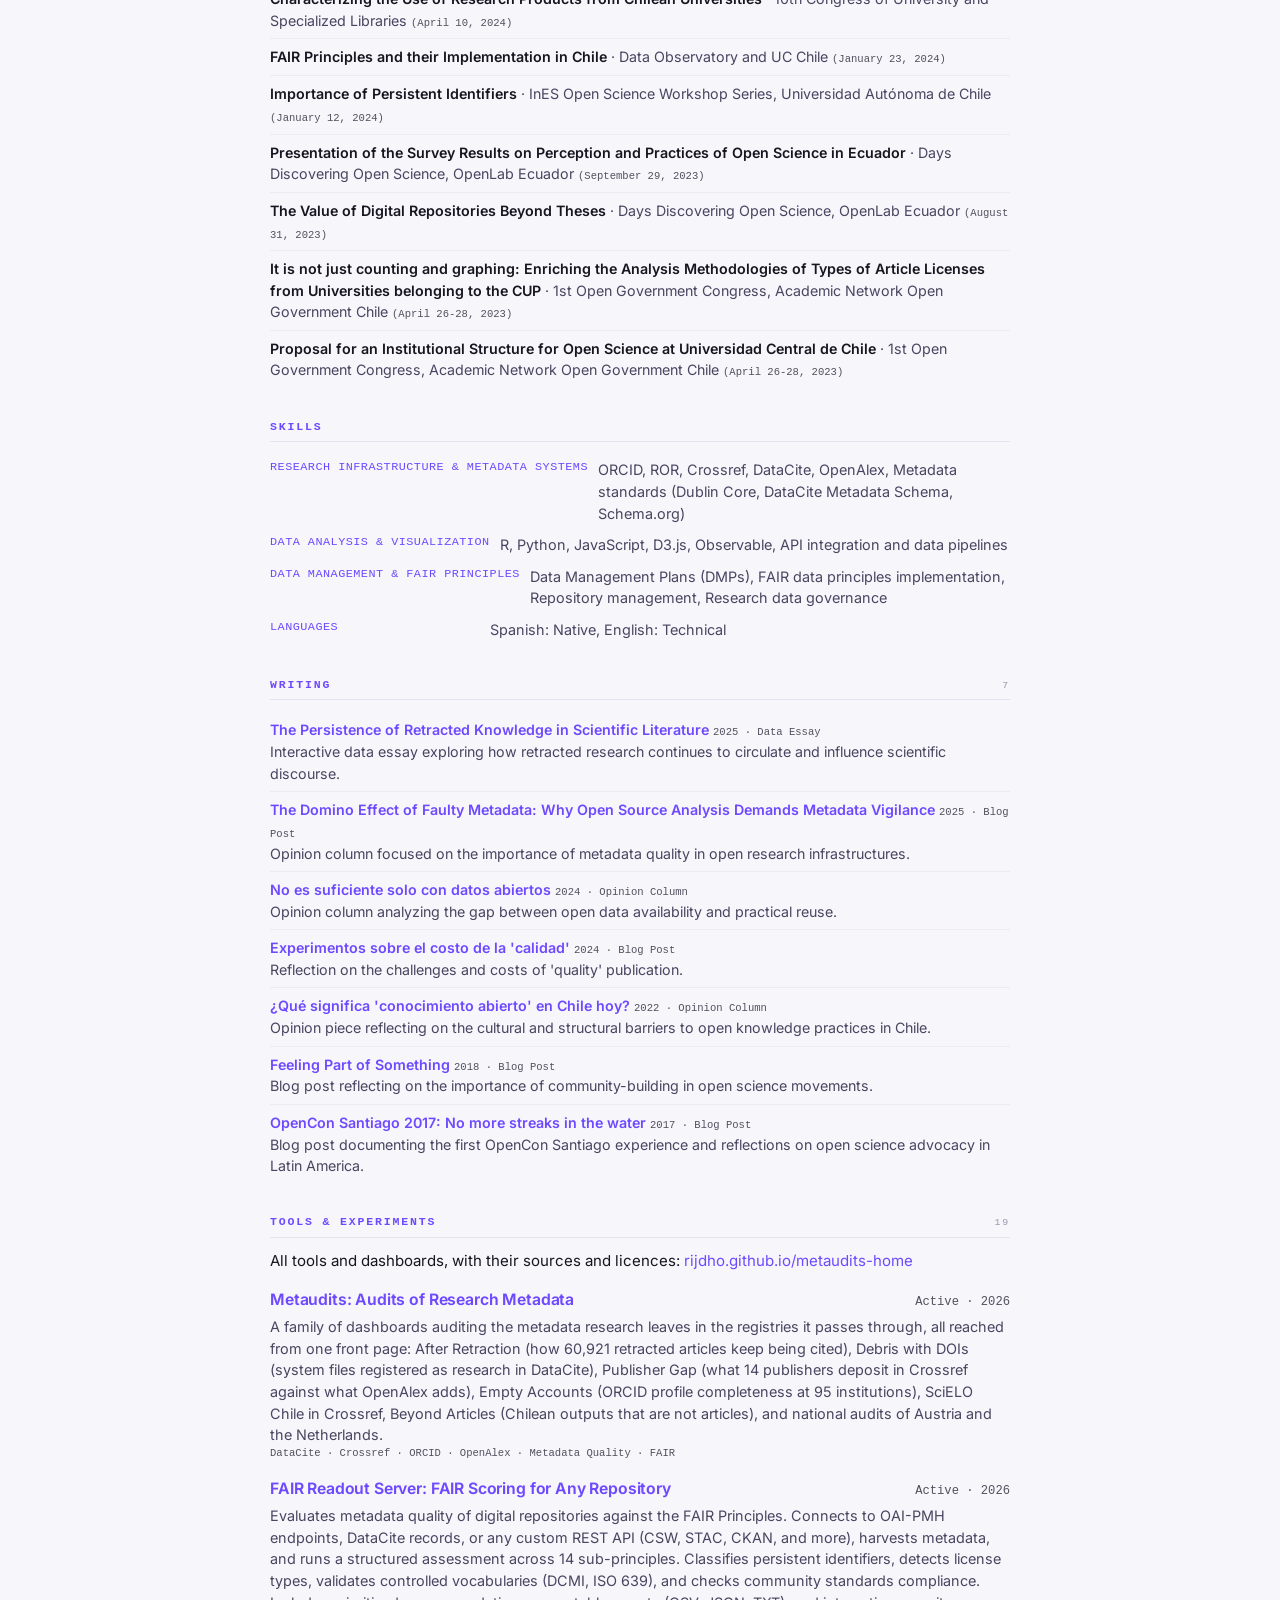
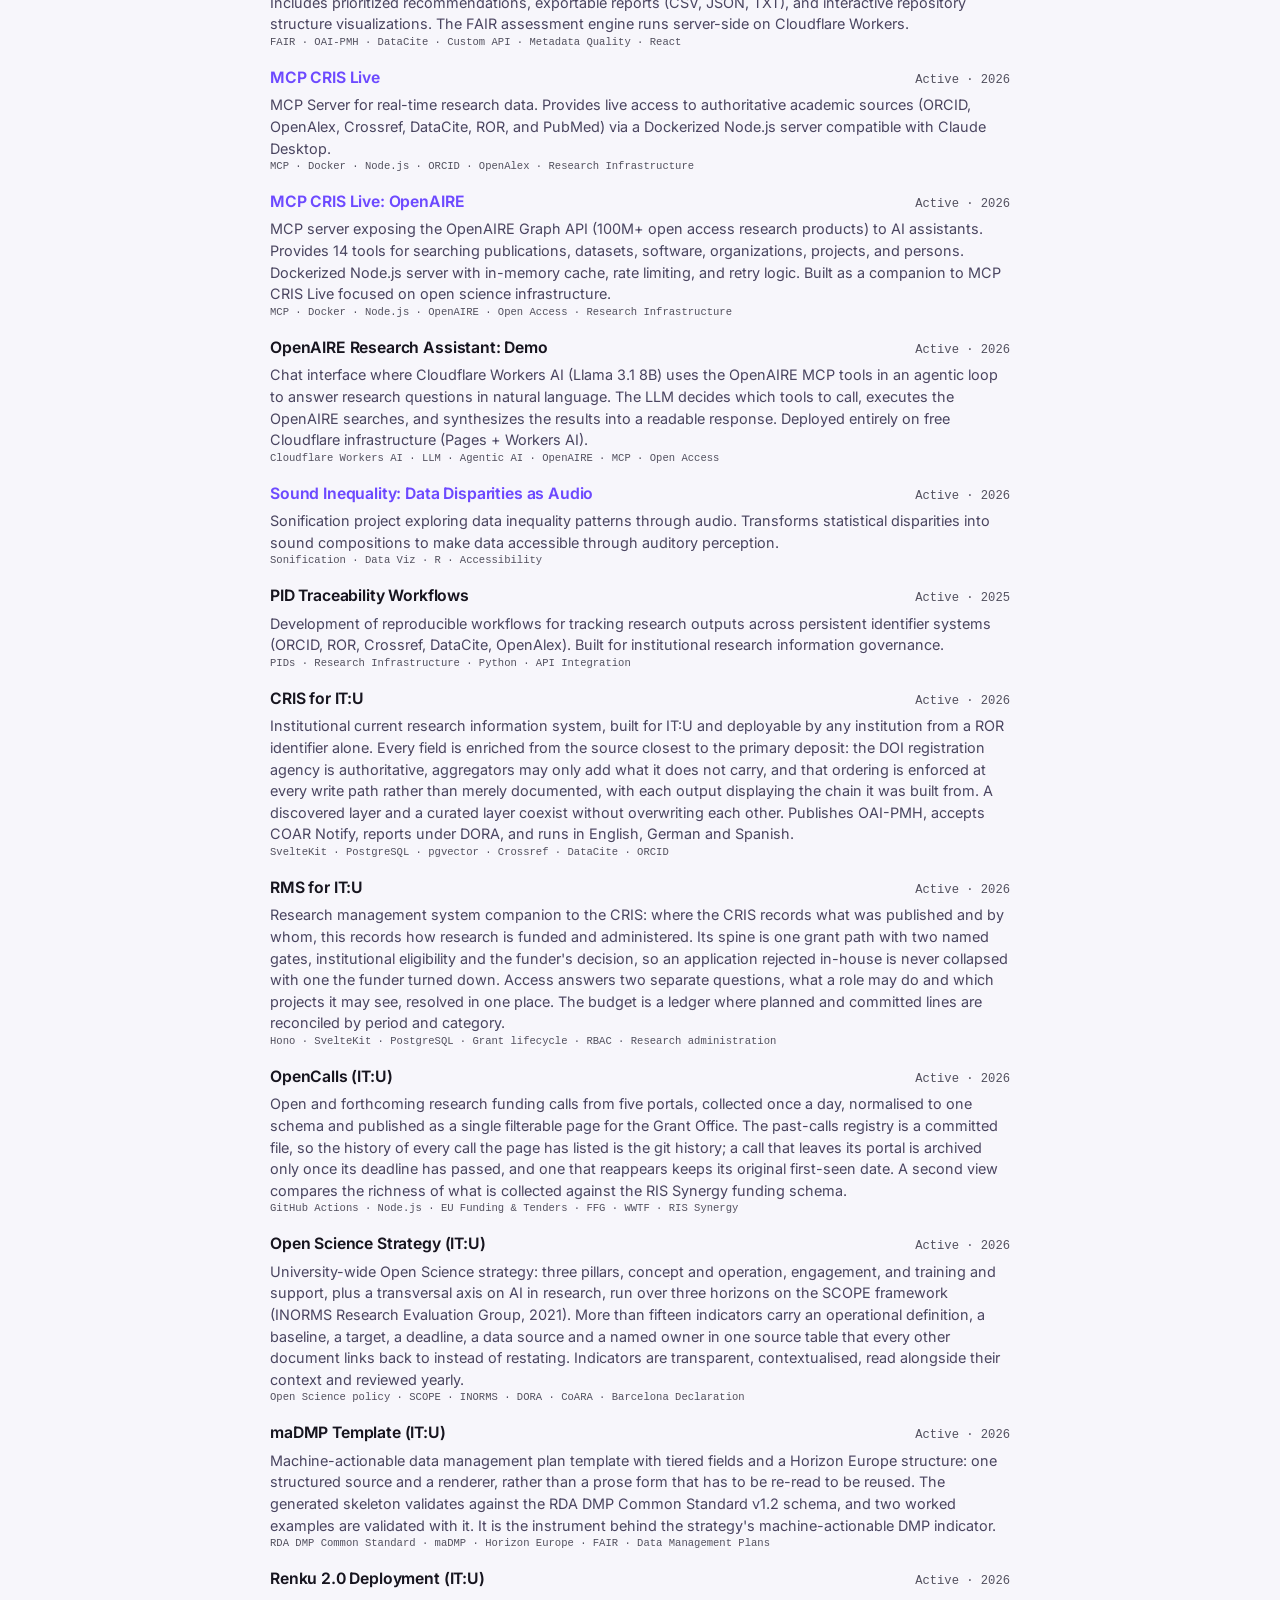
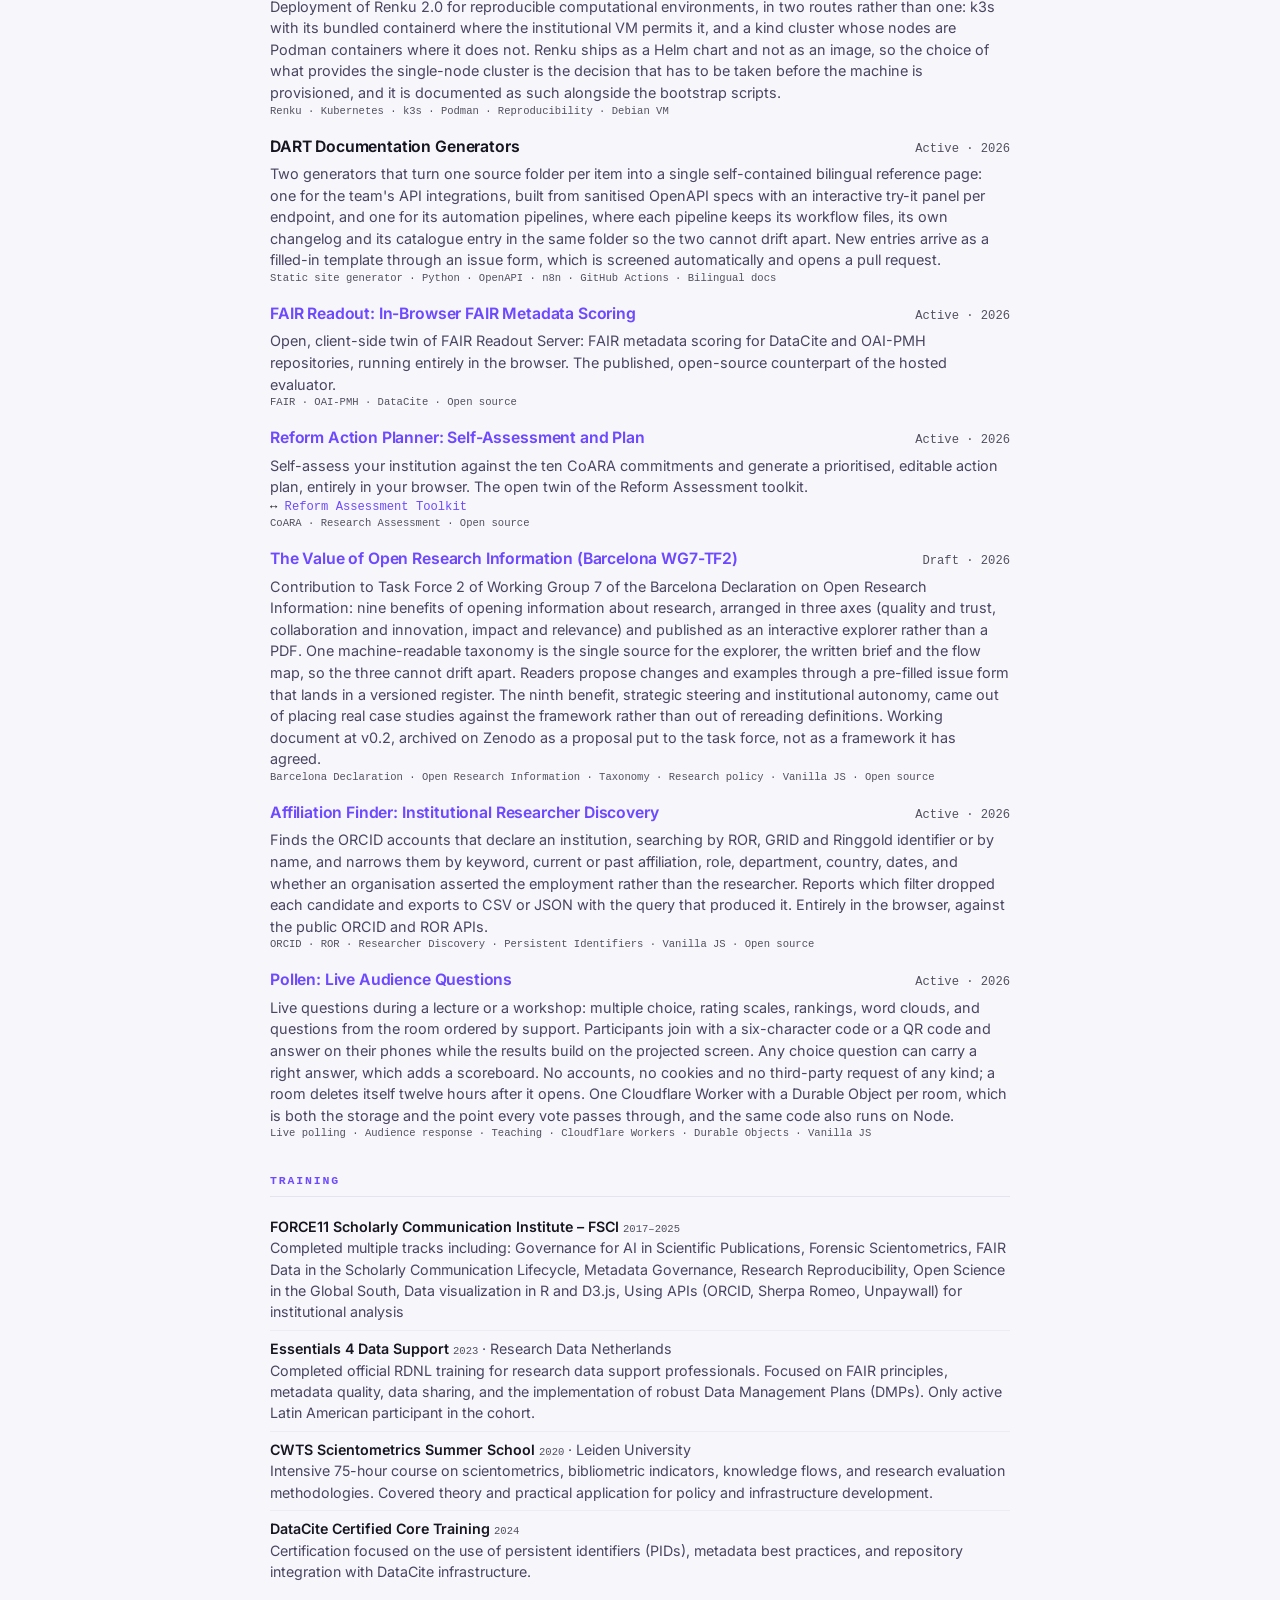
==== commit 19cf6dbb: "CV without Engagements: data, CV page, hub tabs and Markdown CVs" ====
--- a/cv.html
+++ b/cv.html
@@ -147,15 +147,15 @@
 const UI = {
   en:{back:"← Interactive hub", print:"⤓ Print / PDF",
     experience:"Experience", education:"Education", publications:"Publications",
-    presentations:"Talks & presentations", skills:"Skills", engagements:"Engagements",
+    presentations:"Talks & presentations", skills:"Skills",
     training:"Training", portfolio:"Writing", experiments:"Tools & experiments"},
   de:{back:"← Interaktiver Hub", print:"⤓ Drucken / PDF",
     experience:"Berufserfahrung", education:"Ausbildung", publications:"Publikationen",
-    presentations:"Vorträge & Präsentationen", skills:"Kompetenzen", engagements:"Engagements",
+    presentations:"Vorträge & Präsentationen", skills:"Kompetenzen",
     training:"Weiterbildung", portfolio:"Publizistik", experiments:"Werkzeuge & Experimente"},
   es:{back:"← Hub interactivo", print:"⤓ Imprimir / PDF",
     experience:"Experiencia", education:"Formación", publications:"Publicaciones",
-    presentations:"Charlas y presentaciones", skills:"Competencias", engagements:"Participaciones",
+    presentations:"Charlas y presentaciones", skills:"Competencias",
     training:"Formación continua", portfolio:"Escritos", experiments:"Herramientas y experimentos"},
 };
 const PUBGRP={peerReviewed:{en:"Peer-reviewed",de:"Begutachtet",es:"Revisadas por pares"},
@@ -242,9 +242,7 @@
       ${e.twin&&e.twin.url?`<div class="twin">↔ <a href="${esc(e.twin.url)}">${esc(e.twin.title||e.twin.url)}</a></div>`:""}
       ${(e.tags||[]).length?`<div class="tag">${esc((e.tags||[]).slice(0,6).join(" · "))}</div>`:""}</div>`;})), "", CV.experiments.length);
 
-  // Engagements + Training
-  sec("engagements", CV.engagements.map(e=>`
-    <li><b>${esc(e.role)}</b>, ${esc(e.org)} · ${esc(t(e.focus))}</li>`), 'ul class="plain"');
+  // Training
   sec("training", CV.training.map(e=>`
     <li><b>${esc(e.title)}</b> <span class="tag">${esc(e.year)}</span>${e.org?` · ${esc(e.org)}`:""}<br>${esc(t(e.desc))}</li>`), 'ul class="plain"');
 
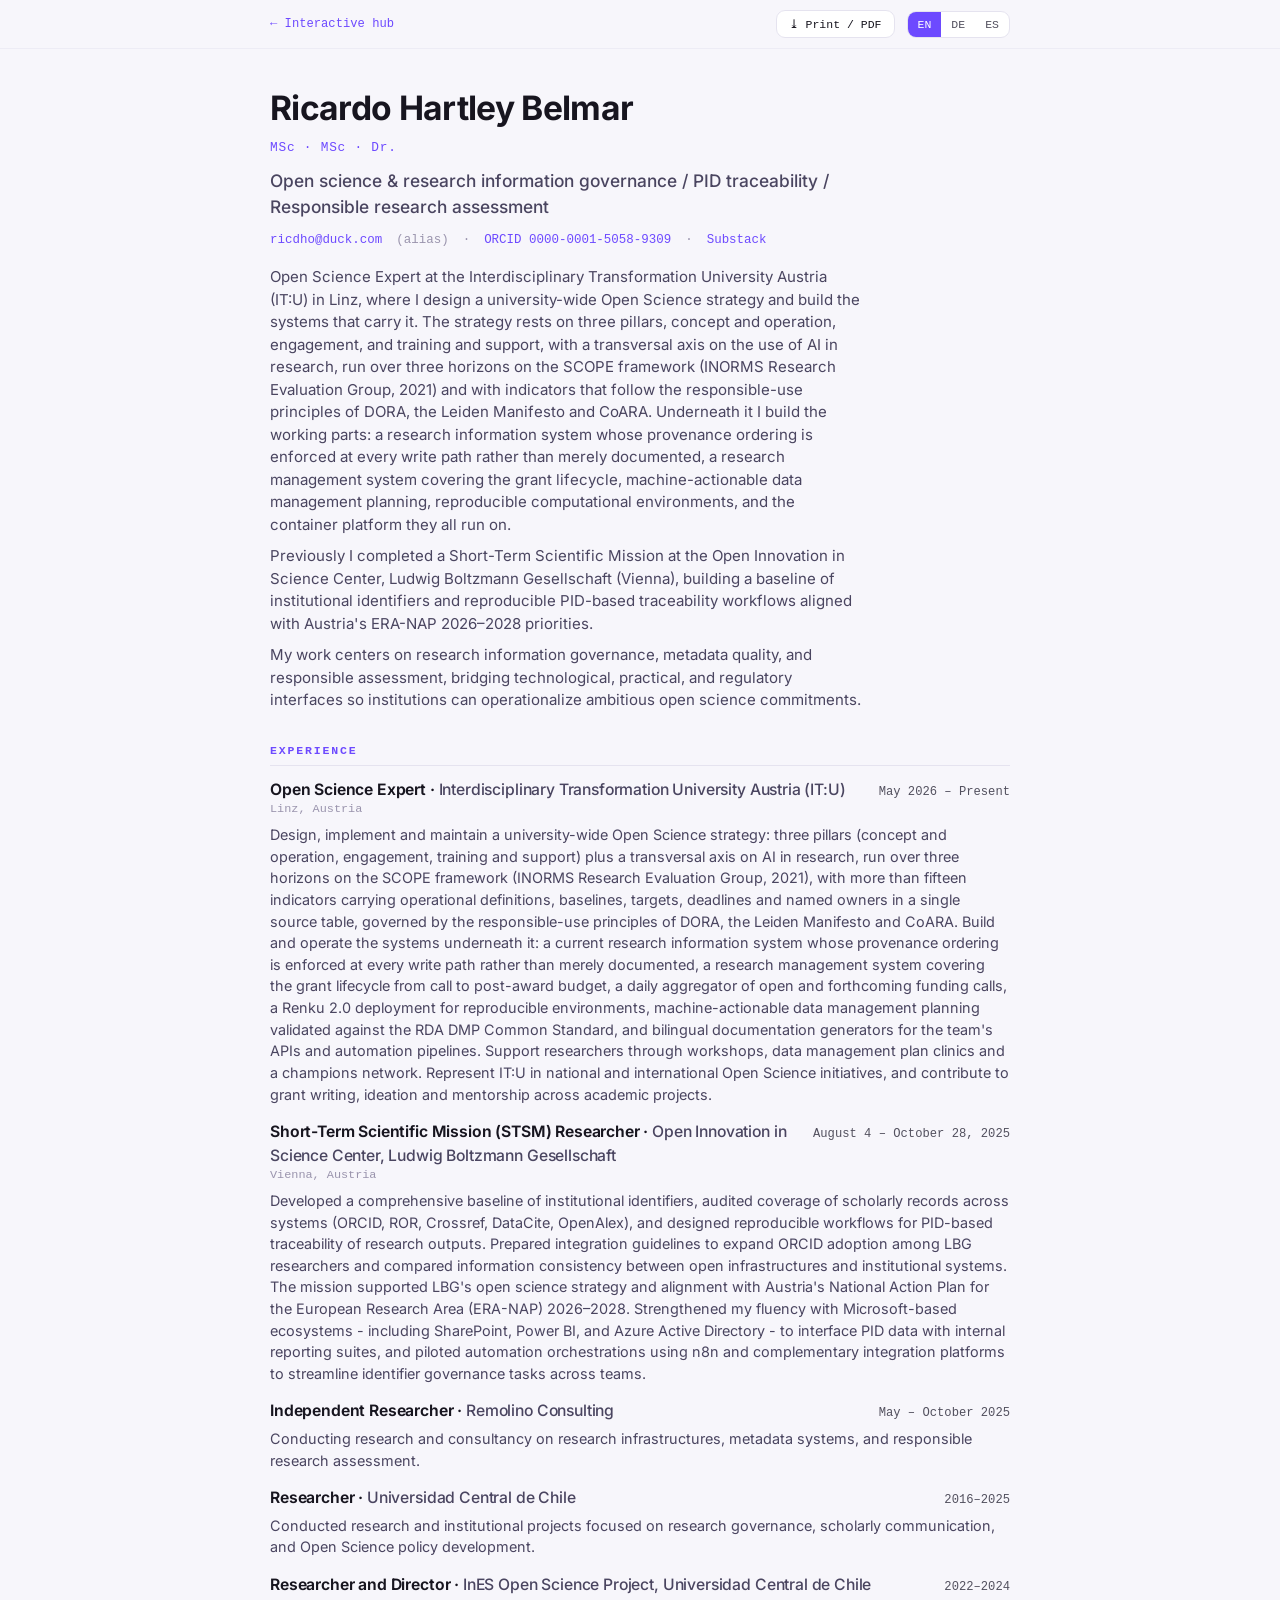
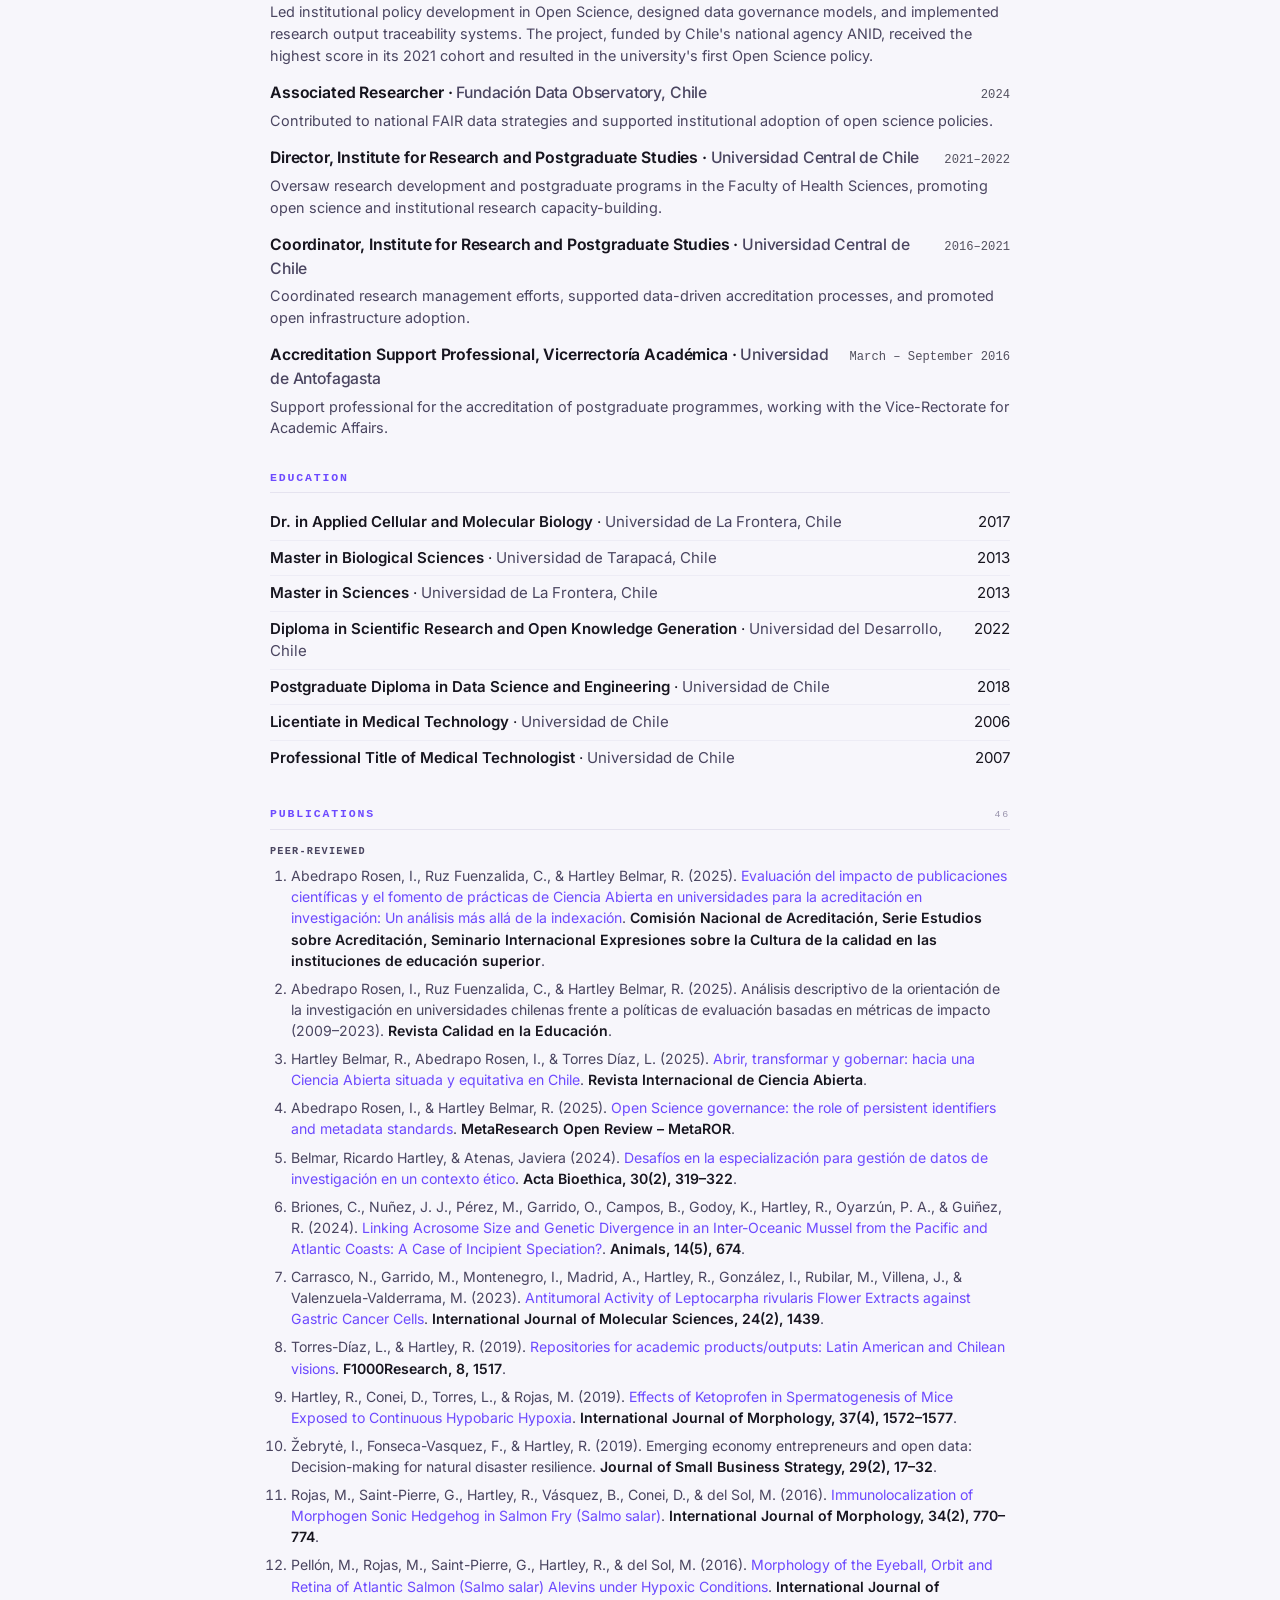
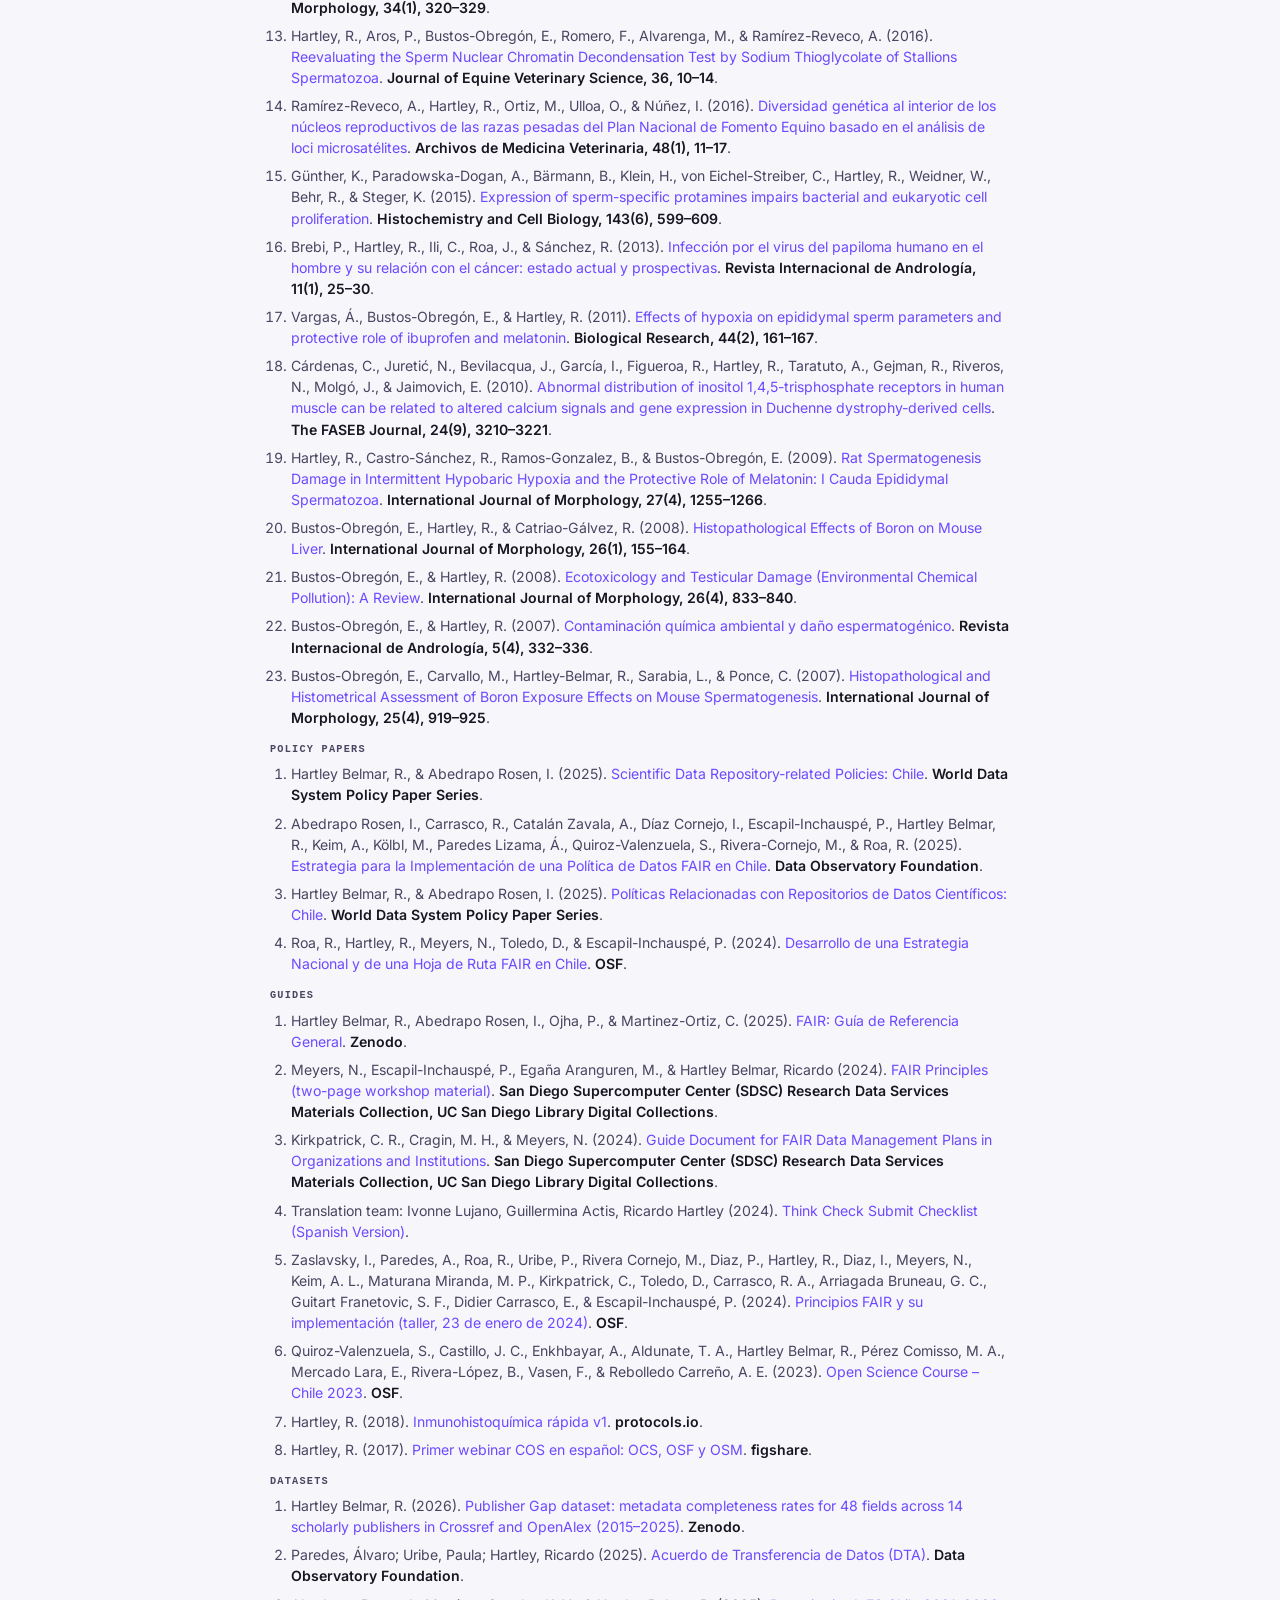
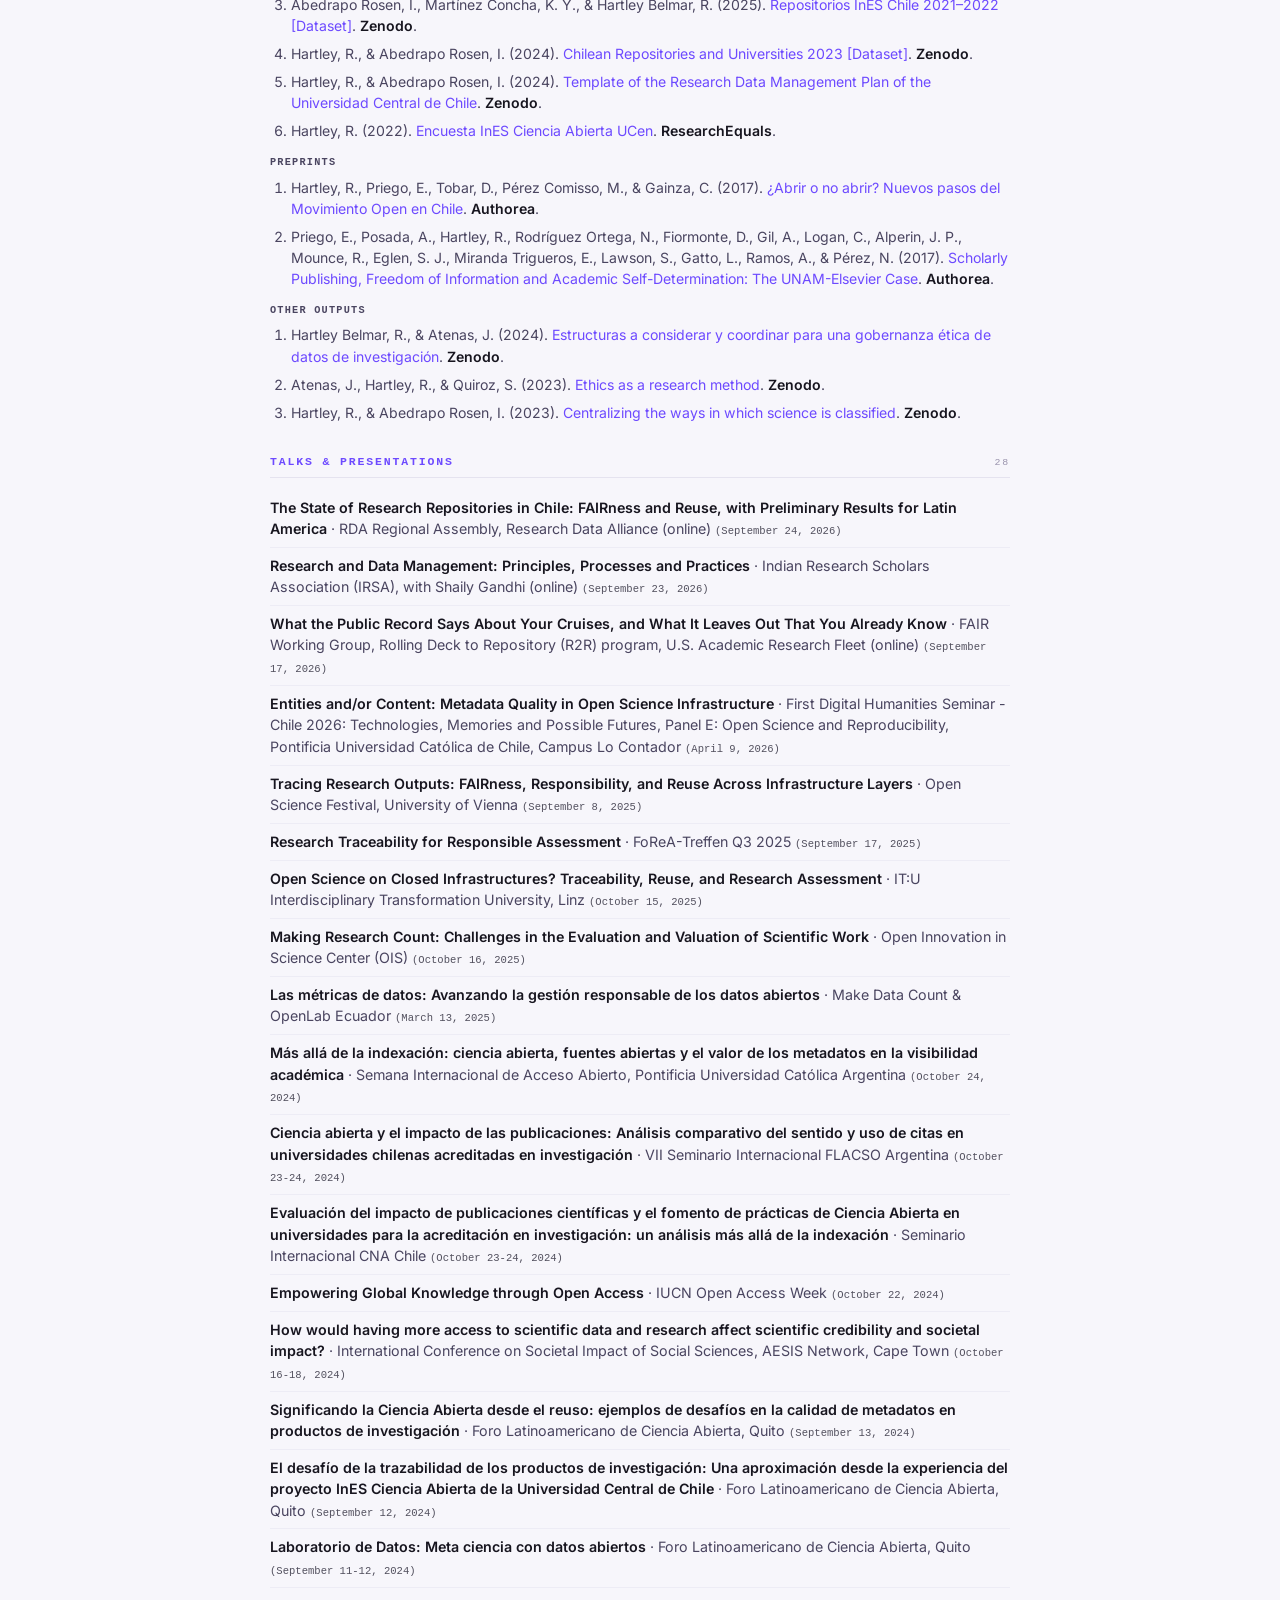
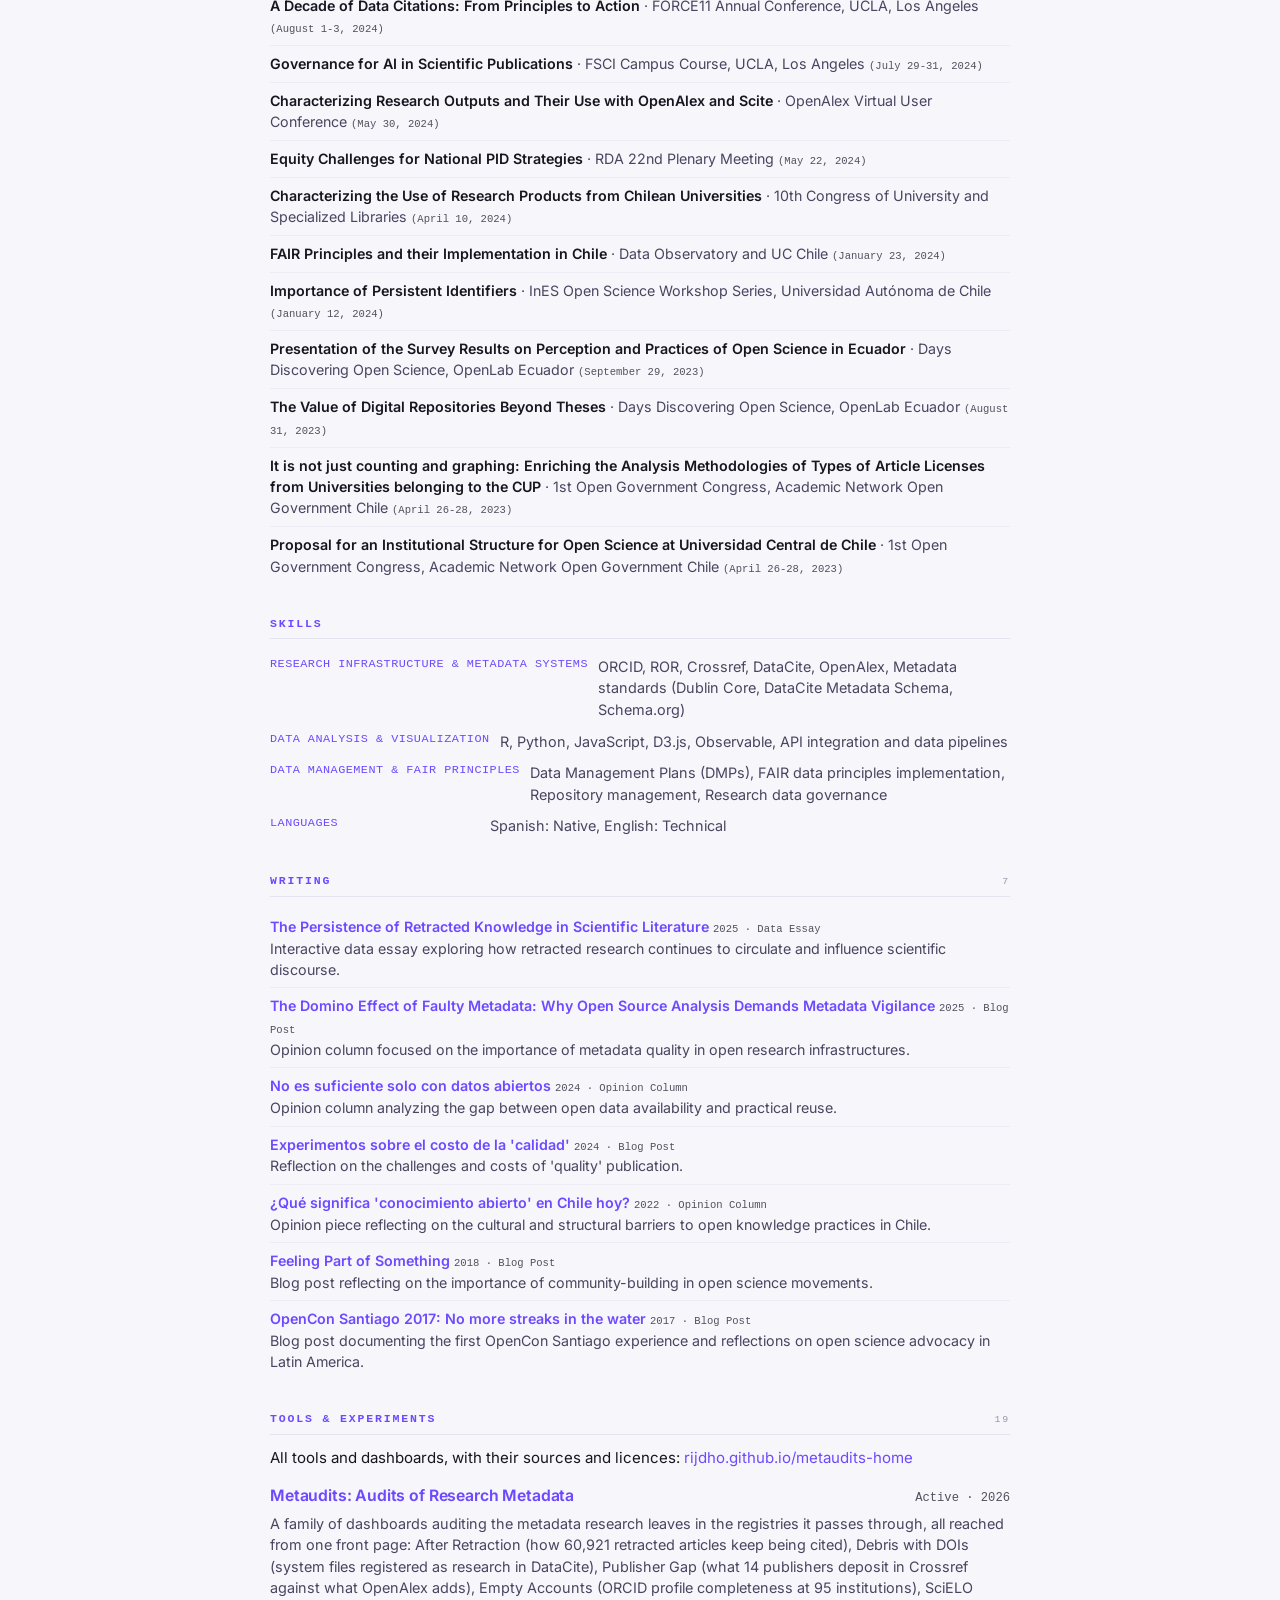
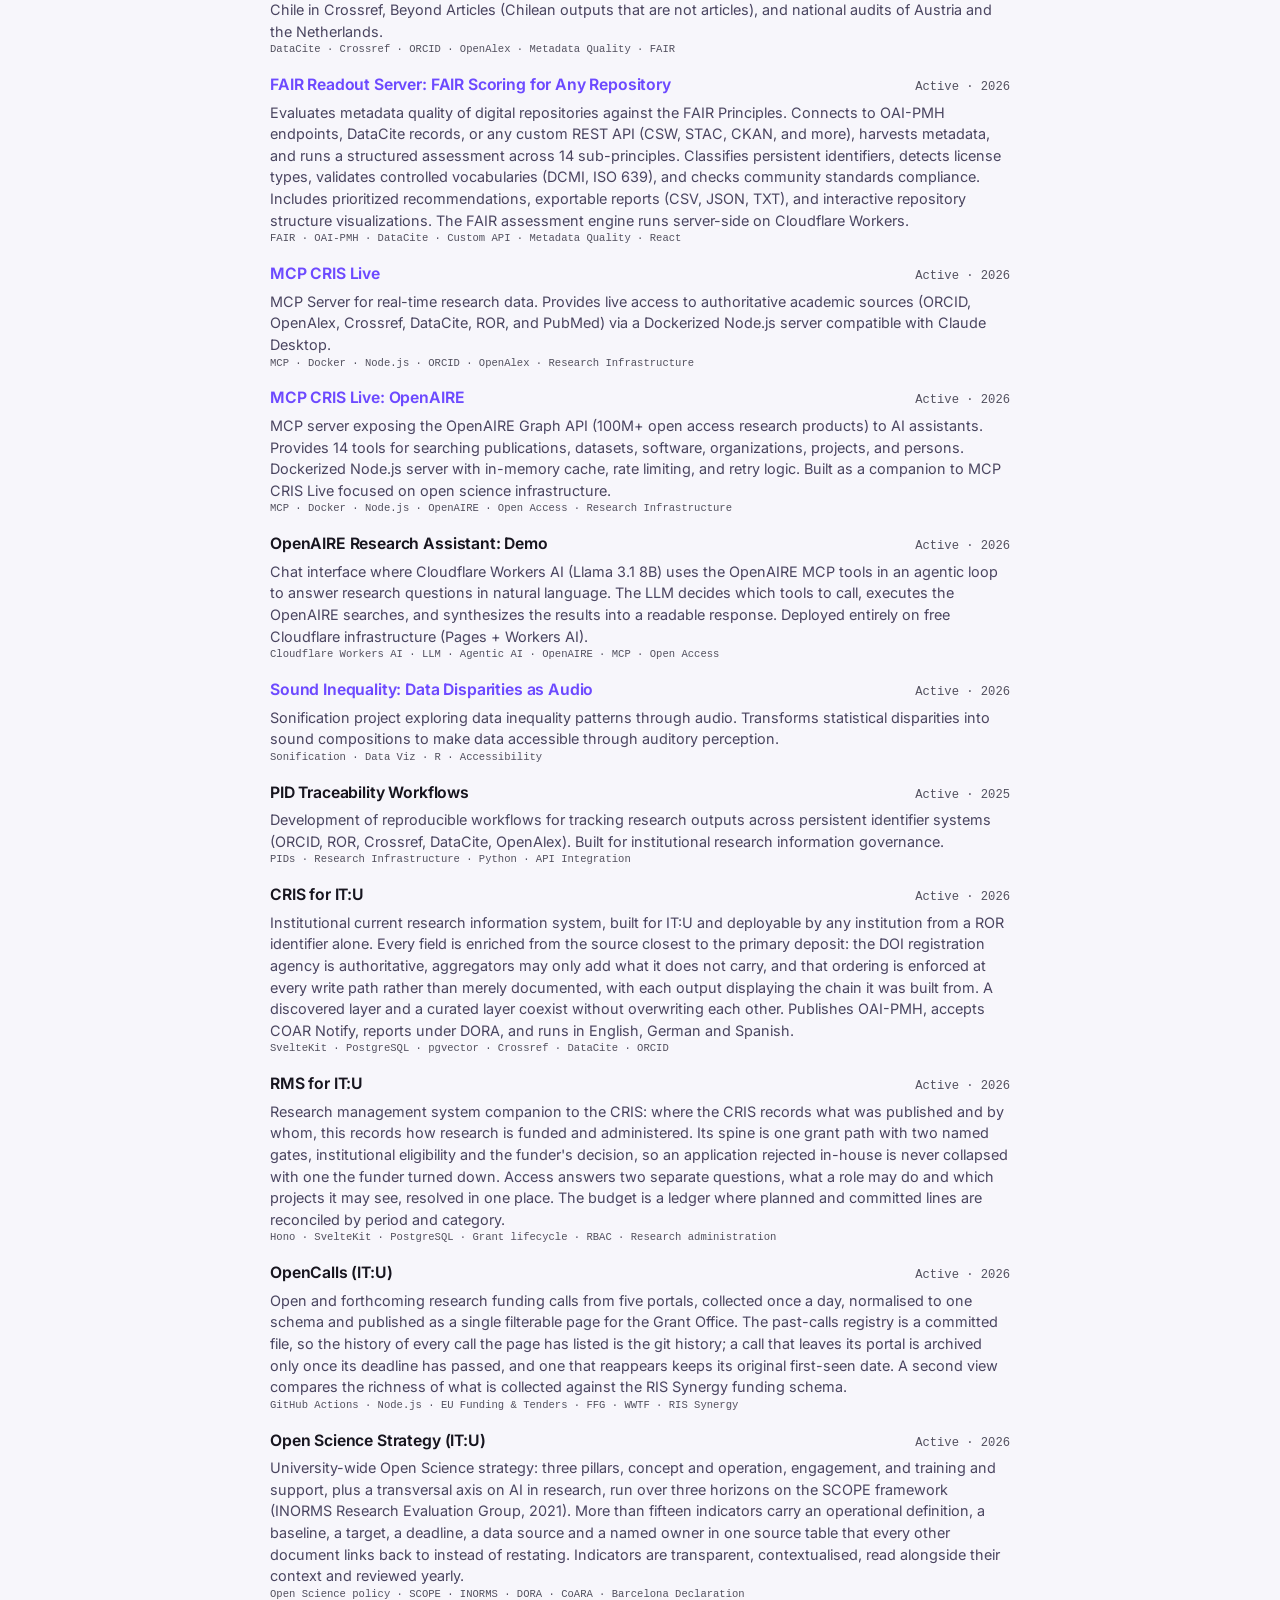
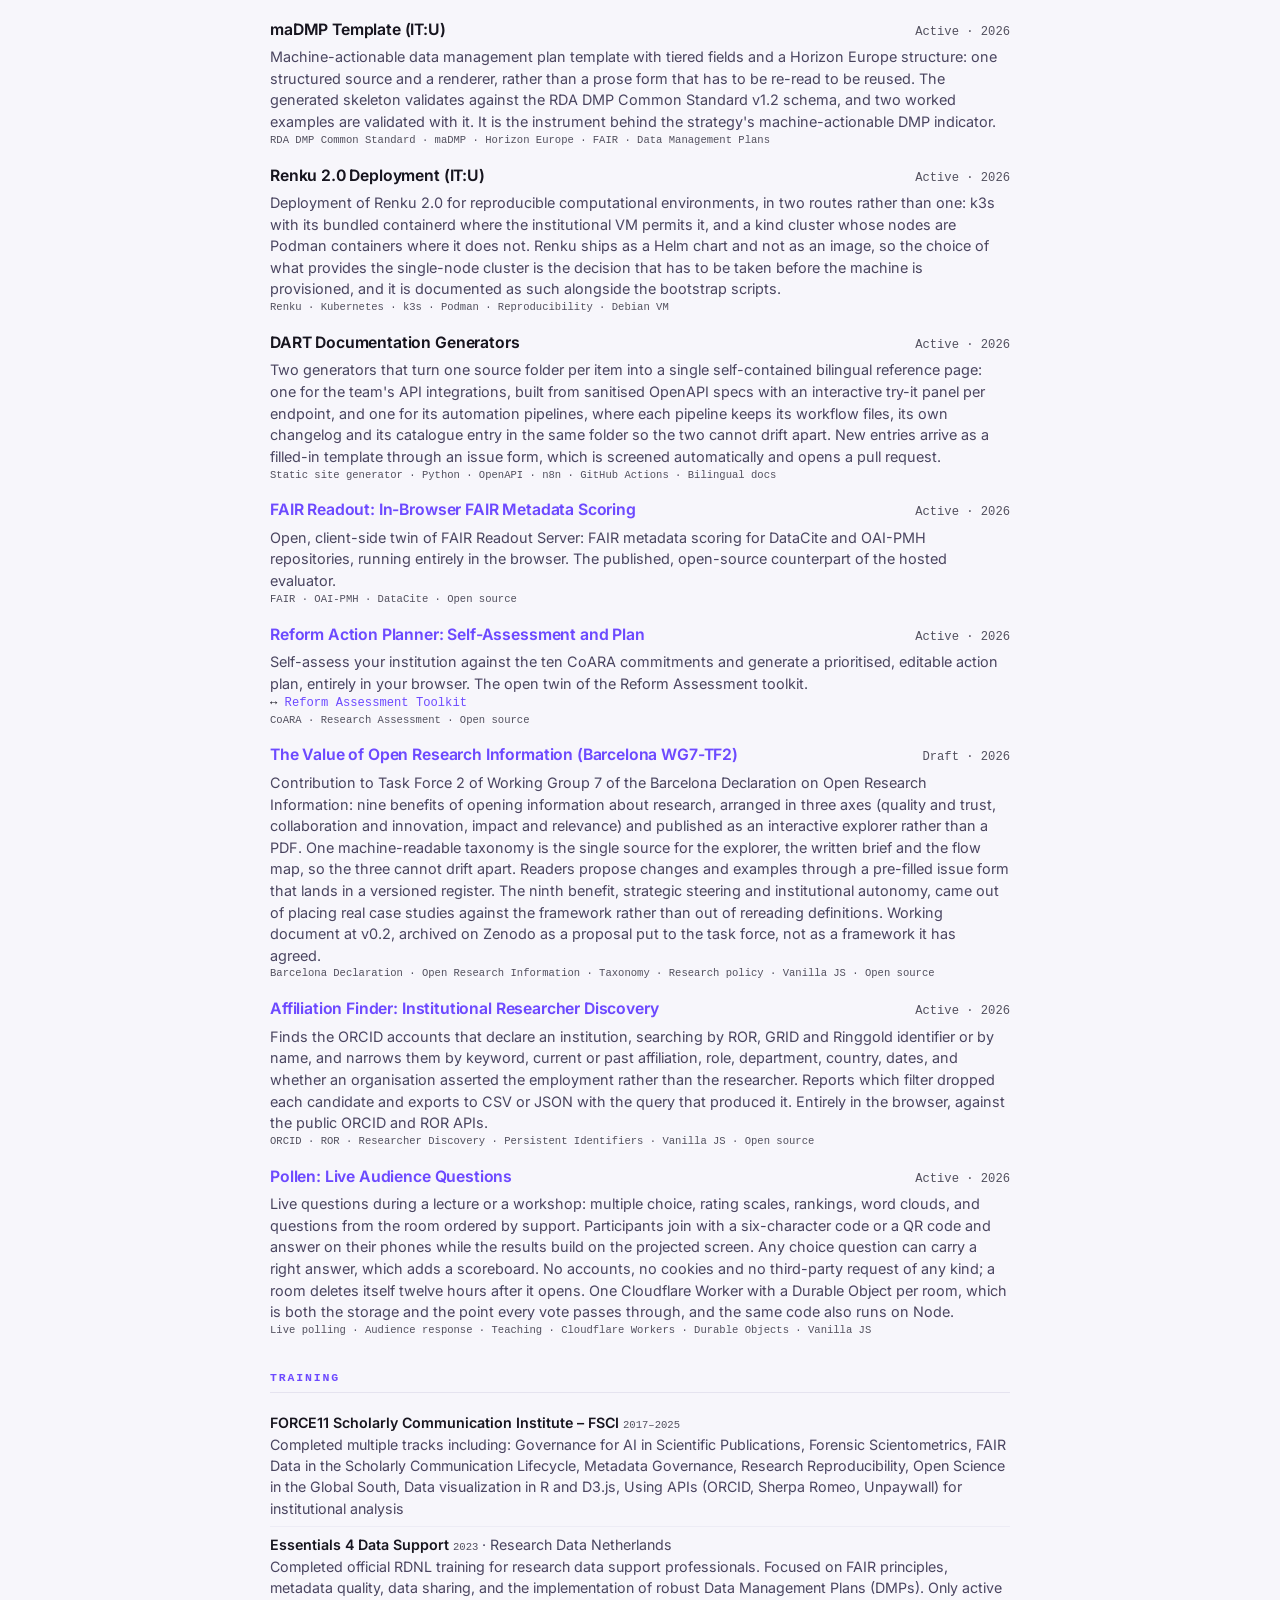
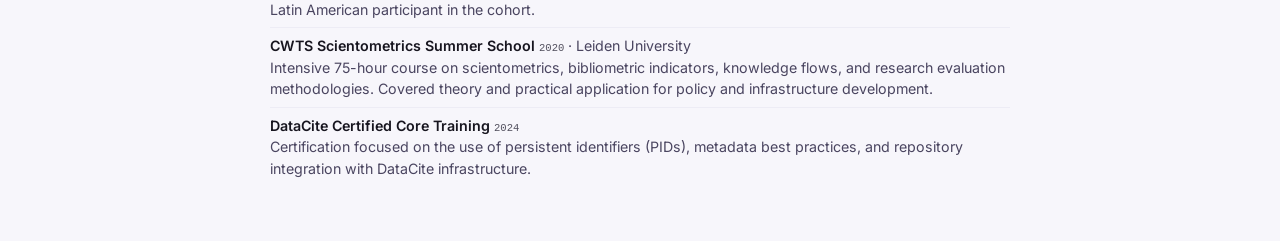
==== commit 6b3b44e7: "Remove dead code from before the rail; screenshot script and README images follow the new layout; de" ====
--- a/cv.html
+++ b/cv.html
@@ -1,5 +1,11 @@
 <!doctype html>
 <meta charset="utf-8">
+<!-- Content-Security-Policy: the page loads only its own files. style-src-attr allows inline
+style attributes, which the page writes as it renders (topic colours, the cloud legend);
+removing it would mean one class per colour. Clickjacking stays uncovered: frame-ancestors
+works only as a response header, and GitHub Pages sends none. -->
+<meta http-equiv="Content-Security-Policy" content="default-src 'none'; script-src 'self'; style-src 'self'; style-src-attr 'unsafe-inline'; font-src 'self'; img-src 'self' data:; connect-src 'self'; object-src 'none'; base-uri 'none'; form-action 'none'">
+<meta name="referrer" content="strict-origin-when-cross-origin">
 <title>Ricardo Hartley Belmar: Curriculum Vitae</title>
 <!-- social:start -->
 <!-- Generated by build_cv.py from data/cv.json. Do not edit by hand. -->
@@ -10,115 +16,12 @@
 <meta property="og:description" content="Open Science Expert at the Interdisciplinary Transformation University Austria (IT:U), Linz: designing a university-wide open-science strategy and building the tools that run it.">
 <meta property="og:url" content="https://rijdho.github.io/cv.html">
 <meta property="og:image" content="https://rijdho.github.io/docs/hub-cloud.png">
-<meta property="og:image:width" content="2072">
+<meta property="og:image:width" content="1736">
 <meta property="og:image:height" content="920">
 <meta property="og:image:alt" content="The tool cloud on the hub: ovals grouped into four colour-coded topics, one per tool.">
 <meta name="twitter:card" content="summary_large_image">
 <!-- social:end -->
-<style>
-@font-face{font-family:"Inter Variable";font-style:normal;font-display:swap;font-weight:100 900;
-  src:url(./fonts/inter-latin-wght-normal.woff2) format("woff2-variations");
-  unicode-range:U+0000-00FF,U+0131,U+0152-0153,U+02BB-02BC,U+02C6,U+02DA,U+02DC,U+0304,U+0308,U+0329,U+2000-206F,U+2074,U+20AC,U+2122,U+2191,U+2193,U+2212,U+2215,U+FEFF,U+FFFD}
-@font-face{font-family:"Inter Variable";font-style:normal;font-display:swap;font-weight:100 900;
-  src:url(./fonts/inter-latin-ext-wght-normal.woff2) format("woff2-variations");
-  unicode-range:U+0100-02BA,U+02BD-02C5,U+02C7-02CC,U+02CE-02D7,U+02DD-02FF,U+0304,U+0308,U+0329,U+1D00-1DBF,U+1E00-1E9F,U+1EF2-1EFF,U+2020,U+20A0-20AB,U+20AD-20C0,U+2113,U+2C60-2C7F,U+A720-A7FF}
-
-  :root{
-    --brand:#6d4aff; --paper:#f7f6fb; --surface:#fff; --ink:#17151f; --soft:#4a4560; --muted:#52505e;
-    --faint:#9a94ad; --border:#e5e3ef; --hair:#edecf5;
-    --sans:"Inter Variable","Inter",system-ui,-apple-system,"Segoe UI",Roboto,sans-serif;
-    --disp:"Inter Variable","Inter","Helvetica Neue",Helvetica,Arial,system-ui,sans-serif;
-    --mono:ui-monospace,"SF Mono","JetBrains Mono",Menlo,Consolas,monospace;
-  }
-  @media (prefers-color-scheme:dark){:root{
-    --brand:#8b7bff; --paper:#121118; --surface:#1b1a22; --ink:#eceaf3; --soft:#c3bed3; --muted:#a9a7b5; --faint:#6f6987;
-    --border:#2c2a38; --hair:#262432;
-  }}
-  :root[data-theme="light"]{--brand:#6d4aff;--paper:#f7f6fb;--surface:#fff;--ink:#17151f;--soft:#4a4560;--muted:#52505e;--faint:#9a94ad;--border:#e5e3ef;--hair:#edecf5}
-  :root[data-theme="dark"]{--brand:#8b7bff;--paper:#121118;--surface:#1b1a22;--ink:#eceaf3;--soft:#c3bed3;--muted:#a9a7b5;--faint:#6f6987;--border:#2c2a38;--hair:#262432}
-  *{box-sizing:border-box}
-  h1,h2,h3{font-family:var(--disp)}
-  html{-webkit-text-size-adjust:100%}
-  body{margin:0;background:var(--paper);color:var(--ink);font-family:var(--sans);line-height:1.5;font-size:15px;-webkit-font-smoothing:antialiased}
-  a{color:var(--brand);text-decoration:none}
-  a:hover{text-decoration:underline}
-
-  .controls{position:sticky;top:0;z-index:10;backdrop-filter:blur(8px);
-    background:color-mix(in srgb,var(--paper) 84%,transparent);border-bottom:1px solid var(--hair)}
-  .controls .in{max-width:820px;margin:0 auto;padding:10px 40px;display:flex;align-items:center;gap:12px}
-  .back{font-family:var(--mono);font-size:.76rem}
-  .spacer{flex:1}
-  .seg{display:inline-flex;border:1px solid var(--border);border-radius:9px;overflow:hidden;background:var(--surface)}
-  .seg button{appearance:none;border:0;background:transparent;color:var(--muted);font-family:var(--mono);font-size:.72rem;padding:6px 10px;cursor:pointer}
-  .seg button[aria-pressed="true"]{background:var(--brand);color:#fff}
-  .btn{appearance:none;font-family:var(--mono);font-size:.72rem;border:1px solid var(--border);background:var(--surface);
-    color:var(--ink);padding:6px 12px;border-radius:9px;cursor:pointer;display:inline-flex;gap:6px;align-items:center}
-  .btn:hover{border-color:var(--brand);color:var(--brand)}
-  button:focus-visible,a:focus-visible{outline:2px solid var(--brand);outline-offset:2px;border-radius:6px}
-
-  main{max-width:820px;margin:0 auto;padding:34px 40px 80px}
-  header.cv h1{font-size:2.1rem;margin:0;letter-spacing:-.02em;font-weight:700;text-wrap:balance}
-  .degrees{font-family:var(--mono);font-size:.8rem;color:var(--brand);letter-spacing:.06em;margin:5px 0 0}
-  .tagline{font-size:1.08rem;color:var(--soft);margin:10px 0 0;max-width:60ch;font-weight:500}
-  .contact{font-family:var(--mono);font-size:.78rem;color:var(--muted);margin:12px 0 0;display:flex;flex-wrap:wrap;gap:4px 14px}
-  .summary{margin:16px 0 0;color:var(--soft);max-width:66ch}
-  .summary p{margin:0 0 9px}
-  .summary p:last-child{margin-bottom:0}
-
-  section{margin-top:30px}
-  h2{font-family:var(--mono);font-size:.72rem;letter-spacing:.16em;text-transform:uppercase;color:var(--brand);
-    font-weight:700;margin:0 0 12px;padding-bottom:6px;border-bottom:1.5px solid var(--border);display:flex;align-items:baseline;justify-content:space-between}
-  h2 .c{color:var(--faint);font-size:.86em;font-weight:400}
-  .entry{margin:0 0 15px;break-inside:avoid}
-  .entry .top{display:flex;justify-content:space-between;gap:14px;align-items:baseline}
-  .entry .ti{font-weight:640;font-size:.98rem;letter-spacing:-.01em}
-  .entry .org{color:var(--soft);font-weight:500}
-  .entry .when{font-family:var(--mono);font-size:.76rem;color:var(--muted);white-space:nowrap;flex:none;font-variant-numeric:tabular-nums}
-  .entry .loc{font-family:var(--mono);font-size:.74rem;color:var(--faint)}
-  .entry p{margin:5px 0 0;color:var(--soft);font-size:.9rem}
-  .edu{display:flex;justify-content:space-between;gap:14px;padding:6px 0;border-bottom:1px solid var(--hair)}
-  .edu:last-child{border-bottom:0}
-  .edu .d{font-weight:600}.edu .i{color:var(--soft)}
-  .skill{display:flex;gap:10px;padding:5px 0}
-  .skill .k{font-family:var(--mono);font-size:.74rem;color:var(--brand);min-width:210px;flex:none;text-transform:uppercase;letter-spacing:.04em}
-  .skill .v{color:var(--soft);font-size:.9rem}
-  .subh{font-family:var(--mono);font-size:.64rem;letter-spacing:.12em;text-transform:uppercase;color:var(--soft);font-weight:700;margin:14px 0 6px}
-  ol.pubs{margin:0;padding-left:1.4em}
-  ol.pubs li{margin:0 0 7px;font-size:.88rem;color:var(--soft);break-inside:avoid}
-  ol.pubs li b{color:var(--ink);font-weight:600}
-  ul.plain{list-style:none;margin:0;padding:0}
-  ul.plain li{padding:7px 0;border-bottom:1px solid var(--hair);font-size:.89rem;color:var(--soft);break-inside:avoid}
-  ul.plain li:last-child{border-bottom:0}
-  .keep{break-inside:avoid}
-  .keep.cont .edu,.keep.cont ul.plain li{border-bottom:1px solid var(--hair)}
-  ul.plain li b{color:var(--ink);font-weight:600}
-  .tag{font-family:var(--mono);font-size:.66rem;color:var(--muted)}
-
-  .alias{color:var(--faint)}
-  .twin{font-family:var(--mono);font-size:.76rem}
-
-  @media (max-width:640px){.controls .in,main{padding-left:20px;padding-right:20px}.skill{flex-direction:column;gap:2px}.skill .k{min-width:0}}
-  /* The browser prints its own date, title, URL and "Page 1 of N" in the page margin.
-     Declaring the margin boxes, even empty, hands that space to the page, so Chrome and
-     Edge print none of it and the margins stay. Safari and Firefox ignore margin boxes
-     (they keep the 16mm): there it is the print dialog's "headers and footers" box. */
-  @page{margin:16mm;
-    @top-left{content:""}@top-center{content:""}@top-right{content:""}
-    @bottom-left{content:""}@bottom-center{content:""}@bottom-right{content:""}}
-  @media print{
-    .controls{display:none}
-    body{background:#fff;color:#000;font-size:10.5pt}
-    :root{--paper:#fff;--surface:#fff;--ink:#000;--soft:#222;--muted:#444;--faint:#666;--brand:#3a2fbf;--border:#bbb;--hair:#ddd}
-    main{max-width:none;padding:0}
-    a{color:#000}
-    section{margin-top:16pt}
-    /* a bare h1 selector here lost to "header.cv h1" and the name printed at 25pt */
-    header.cv h1{font-size:17pt}
-    .degrees{display:none}
-    .summary{max-width:none}
-    .summary p,.entry p,ol.pubs li,ul.plain li,.skill .v{text-align:justify;-webkit-hyphens:auto;hyphens:auto}
-  }
-</style>
+<link rel="stylesheet" href="./cv.css?v=1">
 
 <div class="controls"><div class="in">
   <a class="back" href="./" data-t="back"></a>
@@ -142,114 +45,4 @@
   <div id="body"></div>
 </main>
 
-<script>
-let CV;
-const UI = {
-  en:{back:"← Interactive hub", print:"⤓ Print / PDF",
-    experience:"Experience", education:"Education", publications:"Publications",
-    presentations:"Talks & presentations", skills:"Skills",
-    training:"Training", portfolio:"Writing", experiments:"Tools & experiments"},
-  de:{back:"← Interaktiver Hub", print:"⤓ Drucken / PDF",
-    experience:"Berufserfahrung", education:"Ausbildung", publications:"Publikationen",
-    presentations:"Vorträge & Präsentationen", skills:"Kompetenzen",
-    training:"Weiterbildung", portfolio:"Publizistik", experiments:"Werkzeuge & Experimente"},
-  es:{back:"← Hub interactivo", print:"⤓ Imprimir / PDF",
-    experience:"Experiencia", education:"Formación", publications:"Publicaciones",
-    presentations:"Charlas y presentaciones", skills:"Competencias",
-    training:"Formación continua", portfolio:"Escritos", experiments:"Herramientas y experimentos"},
-};
-const PUBGRP={peerReviewed:{en:"Peer-reviewed",de:"Begutachtet",es:"Revisadas por pares"},
-  policyPapers:{en:"Policy papers",de:"Policy Papers",es:"Documentos de política"},
-  guides:{en:"Guides",de:"Leitfäden",es:"Guías"},datasets:{en:"Datasets",de:"Datensätze",es:"Conjuntos de datos"},
-  preprints:{en:"Preprints",de:"Preprints",es:"Preprints"},
-  other:{en:"Other outputs",de:"Weitere Veröffentlichungen",es:"Otras publicaciones"}};
-
-let lang="en";
-const esc=s=>(s||"").replace(/[&<>"]/g,m=>({"&":"&amp;","<":"&lt;",">":"&gt;",'"':"&quot;"}[m]));
-const t=o=>typeof o==="string"?o:((o&&(o[lang]||o.en))||"");
-const yr=s=>{const m=(s||"").match(/\d{4}/);return m?m[0]:(s||"");};
-
-function render(){
-  const U=UI[lang]; const p=CV.personal;
-  document.documentElement.lang=lang;
-  document.querySelectorAll("[data-t]").forEach(el=>{const k=el.dataset.t;if(U[k])el.textContent=U[k];});
-  document.getElementById("degrees").textContent=(p.degrees||[]).join(" · ");
-  document.getElementById("tagline").textContent=t(p.tagline);
-  /* the summary is authored as paragraphs separated by a blank line, the same shape
-     build_cv.py emits; rendering it as one text node ran them all together. */
-  document.getElementById("summary").innerHTML=
-    t(p.summary).split("\n\n").map(x=>`<p>${esc(x)}</p>`).join("");
-  const c=[];
-  if(p.email)c.push(`<a href="mailto:${esc(p.email)}">${esc(p.email)}</a>${p.emailIsAlias?' <span class="alias">(alias)</span>':""}`);
-  if(p.orcid)c.push(`<a href="https://orcid.org/${esc(p.orcid)}">ORCID ${esc(p.orcid)}</a>`);
-  if(p.substack)c.push(`<a href="${esc(p.substack)}">Substack</a>`);
-  document.getElementById("contact").innerHTML=c.join('<span style="color:var(--faint)">·</span>');
-
-  const H=[];
-  /* Safari ignores break-after:avoid in every spelling, so on paper a heading can only be
-     kept off the foot of a page by sharing an unbreakable box with the first item under
-     it. keep() builds that box; a list is split after its first item, and an <ol> resumes
-     its numbering at 2. "cont" restores the rule under an item that is no longer last. */
-  const keep=(head,items,tag)=>{
-    const rest=items.slice(1), cont=rest.length?" cont":"";
-    if(!tag)return `<div class="keep${cont}">${head}${items[0]||""}</div>${rest.join("")}`;
-    const n=tag.split(" ")[0];
-    return `<div class="keep${cont}">${head}<${tag}>${items[0]||""}</${n}></div>`+
-      (rest.length?`<${tag}${n==="ol"?' start="2"':""}>${rest.join("")}</${n}>`:"");
-  };
-  const h2=(key,count)=>`<h2>${esc(UI[lang][key])}${count?`<span class="c">${count}</span>`:""}</h2>`;
-  const sec=(key,items,tag,count)=>H.push(`<section>${keep(h2(key,count),items,tag)}</section>`);
-
-  // Experience
-  sec("experience", CV.experience.map(e=>`<div class="entry">
-    <div class="top"><span class="ti">${esc(e.title)} · <span class="org">${esc(e.org)}</span></span>
-      <span class="when">${esc(e.period)}</span></div>
-    ${e.loc?`<div class="loc">${esc(e.loc)}</div>`:""}
-    ${t(e.desc)?`<p>${esc(t(e.desc))}</p>`:""}</div>`));
-
-  // Education
-  sec("education", CV.education.map(e=>`<div class="edu">
-    <span><span class="d">${esc(t(e.degree))}</span> · <span class="i">${esc(e.inst)}</span></span>
-    <span class="when">${esc(e.year)}</span></div>`));
-
-  // Publications: each group's subheading is kept with its first entry too
-  const groups=["peerReviewed","policyPapers","guides","datasets","preprints","other"].filter(g=>(CV.publications[g]||[]).length);
-  const pubN=groups.reduce((n,g)=>n+CV.publications[g].length,0);
-  H.push(`<section>`+groups.map((g,i)=>keep((i?"":h2("publications",pubN))+`<div class="subh">${esc(PUBGRP[g][lang])}</div>`,
-    CV.publications[g].map(it=>{const ti=it.url?`<a href="${esc(it.url)}">${esc(it.title)}</a>`:esc(it.title);
-      return `<li>${esc(it.authors)} (${esc(it.year)}). ${ti}.${it.venue?` <b>${esc(it.venue)}</b>.`:""}</li>`;}),
-    'ol class="pubs"')).join("")+`</section>`);
-
-  // Presentations
-  sec("presentations", CV.presentations.map(t2=>`
-    <li><b>${esc(t2.title)}</b> · ${esc(t2.event)}${t2.date?` <span class="tag">(${esc(t2.date)})</span>`:""}</li>`), 'ul class="plain"', CV.presentations.length);
-
-  // Skills
-  sec("skills", CV.skills.map(s=>`<div class="skill"><span class="k">${esc(t(s.title))}</span>
-    <span class="v">${esc((s.items||[]).map(t).join(", "))}</span></div>`));
-
-  // Writing (portfolio)
-  sec("portfolio", CV.portfolio.map(e=>{const ti=e.url?`<a href="${esc(e.url)}">${esc(e.title)}</a>`:esc(e.title);
-    return `<li><b>${ti}</b> <span class="tag">${esc(e.year)}${e.type?" · "+esc(e.type):""}</span><br>${esc(t(e.desc))}</li>`;}), 'ul class="plain"', CV.portfolio.length);
-
-  // Tools (experiments)
-  // First line of the section: where every tool and dashboard is listed with its sources and licences.
-  const toolsIndex=p.toolsIndexUrl?[`<p class="entry">${esc(t(p.toolsIndexLabel))} <a href="${esc(p.toolsIndexUrl)}">${esc(p.toolsIndexUrl.replace(/^https?:\/\//,"").replace(/\/$/,""))}</a></p>`]:[];
-  sec("experiments", toolsIndex.concat(CV.experiments.map(e=>{const ti=e.url?`<a href="${esc(e.url)}">${esc(e.title)}</a>`:esc(e.title);
-    return `<div class="entry"><div class="top"><span class="ti">${ti}</span>
-      <span class="when">${esc(e.status)} · ${esc(e.year)}</span></div>
-      ${t(e.desc)?`<p>${esc(t(e.desc))}</p>`:""}
-      ${e.twin&&e.twin.url?`<div class="twin">↔ <a href="${esc(e.twin.url)}">${esc(e.twin.title||e.twin.url)}</a></div>`:""}
-      ${(e.tags||[]).length?`<div class="tag">${esc((e.tags||[]).slice(0,6).join(" · "))}</div>`:""}</div>`;})), "", CV.experiments.length);
-
-  // Training
-  sec("training", CV.training.map(e=>`
-    <li><b>${esc(e.title)}</b> <span class="tag">${esc(e.year)}</span>${e.org?` · ${esc(e.org)}`:""}<br>${esc(t(e.desc))}</li>`), 'ul class="plain"');
-
-  document.getElementById("body").innerHTML=H.join("");
-}
-document.querySelectorAll(".seg button").forEach(b=>b.onclick=()=>{lang=b.dataset.lang;
-  document.querySelectorAll(".seg button").forEach(x=>x.setAttribute("aria-pressed",x===b));render();});
-document.getElementById("print").onclick=()=>window.print();
-(async()=>{ CV=await (await fetch("./data/cv.json")).json(); render(); })();
-</script>
+<script src="./cv.js?v=2"></script>
--- a/cv.css
+++ b/cv.css
@@ -0,0 +1,102 @@
+@font-face{font-family:"Inter Variable";font-style:normal;font-display:swap;font-weight:100 900;
+  src:url(./fonts/inter-latin-wght-normal.woff2) format("woff2-variations");
+  unicode-range:U+0000-00FF,U+0131,U+0152-0153,U+02BB-02BC,U+02C6,U+02DA,U+02DC,U+0304,U+0308,U+0329,U+2000-206F,U+2074,U+20AC,U+2122,U+2191,U+2193,U+2212,U+2215,U+FEFF,U+FFFD}
+@font-face{font-family:"Inter Variable";font-style:normal;font-display:swap;font-weight:100 900;
+  src:url(./fonts/inter-latin-ext-wght-normal.woff2) format("woff2-variations");
+  unicode-range:U+0100-02BA,U+02BD-02C5,U+02C7-02CC,U+02CE-02D7,U+02DD-02FF,U+0304,U+0308,U+0329,U+1D00-1DBF,U+1E00-1E9F,U+1EF2-1EFF,U+2020,U+20A0-20AB,U+20AD-20C0,U+2113,U+2C60-2C7F,U+A720-A7FF}
+
+  :root{
+    --brand:#6d4aff; --paper:#f7f6fb; --surface:#fff; --ink:#17151f; --soft:#4a4560; --muted:#52505e;
+    --faint:#9a94ad; --border:#e5e3ef; --hair:#edecf5;
+    --sans:"Inter Variable","Inter",system-ui,-apple-system,"Segoe UI",Roboto,sans-serif;
+    --disp:"Inter Variable","Inter","Helvetica Neue",Helvetica,Arial,system-ui,sans-serif;
+    --mono:ui-monospace,"SF Mono","JetBrains Mono",Menlo,Consolas,monospace;
+  }
+  @media (prefers-color-scheme:dark){:root{
+    --brand:#8b7bff; --paper:#121118; --surface:#1b1a22; --ink:#eceaf3; --soft:#c3bed3; --muted:#a9a7b5; --faint:#6f6987;
+    --border:#2c2a38; --hair:#262432;
+  }}
+  :root[data-theme="light"]{--brand:#6d4aff;--paper:#f7f6fb;--surface:#fff;--ink:#17151f;--soft:#4a4560;--muted:#52505e;--faint:#9a94ad;--border:#e5e3ef;--hair:#edecf5}
+  :root[data-theme="dark"]{--brand:#8b7bff;--paper:#121118;--surface:#1b1a22;--ink:#eceaf3;--soft:#c3bed3;--muted:#a9a7b5;--faint:#6f6987;--border:#2c2a38;--hair:#262432}
+  *{box-sizing:border-box}
+  h1,h2,h3{font-family:var(--disp)}
+  html{-webkit-text-size-adjust:100%}
+  body{margin:0;background:var(--paper);color:var(--ink);font-family:var(--sans);line-height:1.5;font-size:15px;-webkit-font-smoothing:antialiased}
+  a{color:var(--brand);text-decoration:none}
+  a:hover{text-decoration:underline}
+
+  .controls{position:sticky;top:0;z-index:10;backdrop-filter:blur(8px);
+    background:color-mix(in srgb,var(--paper) 84%,transparent);border-bottom:1px solid var(--hair)}
+  .controls .in{max-width:820px;margin:0 auto;padding:10px 40px;display:flex;align-items:center;gap:12px}
+  .back{font-family:var(--mono);font-size:.76rem}
+  .spacer{flex:1}
+  .seg{display:inline-flex;border:1px solid var(--border);border-radius:9px;overflow:hidden;background:var(--surface)}
+  .seg button{appearance:none;border:0;background:transparent;color:var(--muted);font-family:var(--mono);font-size:.72rem;padding:6px 10px;cursor:pointer}
+  .seg button[aria-pressed="true"]{background:var(--brand);color:#fff}
+  .btn{appearance:none;font-family:var(--mono);font-size:.72rem;border:1px solid var(--border);background:var(--surface);
+    color:var(--ink);padding:6px 12px;border-radius:9px;cursor:pointer;display:inline-flex;gap:6px;align-items:center}
+  .btn:hover{border-color:var(--brand);color:var(--brand)}
+  button:focus-visible,a:focus-visible{outline:2px solid var(--brand);outline-offset:2px;border-radius:6px}
+
+  main{max-width:820px;margin:0 auto;padding:34px 40px 80px}
+  header.cv h1{font-size:2.1rem;margin:0;letter-spacing:-.02em;font-weight:700;text-wrap:balance}
+  .degrees{font-family:var(--mono);font-size:.8rem;color:var(--brand);letter-spacing:.06em;margin:5px 0 0}
+  .tagline{font-size:1.08rem;color:var(--soft);margin:10px 0 0;max-width:60ch;font-weight:500}
+  .contact{font-family:var(--mono);font-size:.78rem;color:var(--muted);margin:12px 0 0;display:flex;flex-wrap:wrap;gap:4px 14px}
+  .summary{margin:16px 0 0;color:var(--soft);max-width:66ch}
+  .summary p{margin:0 0 9px}
+  .summary p:last-child{margin-bottom:0}
+
+  section{margin-top:30px}
+  h2{font-family:var(--mono);font-size:.72rem;letter-spacing:.16em;text-transform:uppercase;color:var(--brand);
+    font-weight:700;margin:0 0 12px;padding-bottom:6px;border-bottom:1.5px solid var(--border);display:flex;align-items:baseline;justify-content:space-between}
+  h2 .c{color:var(--faint);font-size:.86em;font-weight:400}
+  .entry{margin:0 0 15px;break-inside:avoid}
+  .entry .top{display:flex;justify-content:space-between;gap:14px;align-items:baseline}
+  .entry .ti{font-weight:640;font-size:.98rem;letter-spacing:-.01em}
+  .entry .org{color:var(--soft);font-weight:500}
+  .entry .when{font-family:var(--mono);font-size:.76rem;color:var(--muted);white-space:nowrap;flex:none;font-variant-numeric:tabular-nums}
+  .entry .loc{font-family:var(--mono);font-size:.74rem;color:var(--faint)}
+  .entry p{margin:5px 0 0;color:var(--soft);font-size:.9rem}
+  .edu{display:flex;justify-content:space-between;gap:14px;padding:6px 0;border-bottom:1px solid var(--hair)}
+  .edu:last-child{border-bottom:0}
+  .edu .d{font-weight:600}.edu .i{color:var(--soft)}
+  .skill{display:flex;gap:10px;padding:5px 0}
+  .skill .k{font-family:var(--mono);font-size:.74rem;color:var(--brand);min-width:210px;flex:none;text-transform:uppercase;letter-spacing:.04em}
+  .skill .v{color:var(--soft);font-size:.9rem}
+  .subh{font-family:var(--mono);font-size:.64rem;letter-spacing:.12em;text-transform:uppercase;color:var(--soft);font-weight:700;margin:14px 0 6px}
+  ol.pubs{margin:0;padding-left:1.4em}
+  ol.pubs li{margin:0 0 7px;font-size:.88rem;color:var(--soft);break-inside:avoid}
+  ol.pubs li b{color:var(--ink);font-weight:600}
+  ul.plain{list-style:none;margin:0;padding:0}
+  ul.plain li{padding:7px 0;border-bottom:1px solid var(--hair);font-size:.89rem;color:var(--soft);break-inside:avoid}
+  ul.plain li:last-child{border-bottom:0}
+  .keep{break-inside:avoid}
+  .keep.cont .edu,.keep.cont ul.plain li{border-bottom:1px solid var(--hair)}
+  ul.plain li b{color:var(--ink);font-weight:600}
+  .tag{font-family:var(--mono);font-size:.66rem;color:var(--muted)}
+
+  .alias{color:var(--faint)}
+  .twin{font-family:var(--mono);font-size:.76rem}
+
+  @media (max-width:640px){.controls .in,main{padding-left:20px;padding-right:20px}.skill{flex-direction:column;gap:2px}.skill .k{min-width:0}}
+  /* The browser prints its own date, title, URL and "Page 1 of N" in the page margin.
+     Declaring the margin boxes, even empty, hands that space to the page, so Chrome and
+     Edge print none of it and the margins stay. Safari and Firefox ignore margin boxes
+     (they keep the 16mm): there it is the print dialog's "headers and footers" box. */
+  @page{margin:16mm;
+    @top-left{content:""}@top-center{content:""}@top-right{content:""}
+    @bottom-left{content:""}@bottom-center{content:""}@bottom-right{content:""}}
+  @media print{
+    .controls{display:none}
+    body{background:#fff;color:#000;font-size:10.5pt}
+    :root{--paper:#fff;--surface:#fff;--ink:#000;--soft:#222;--muted:#444;--faint:#666;--brand:#3a2fbf;--border:#bbb;--hair:#ddd}
+    main{max-width:none;padding:0}
+    a{color:#000}
+    section{margin-top:16pt}
+    /* a bare h1 selector here lost to "header.cv h1" and the name printed at 25pt */
+    header.cv h1{font-size:17pt}
+    .degrees{display:none}
+    .summary{max-width:none}
+    .summary p,.entry p,ol.pubs li,ul.plain li,.skill .v{text-align:justify;-webkit-hyphens:auto;hyphens:auto}
+  }
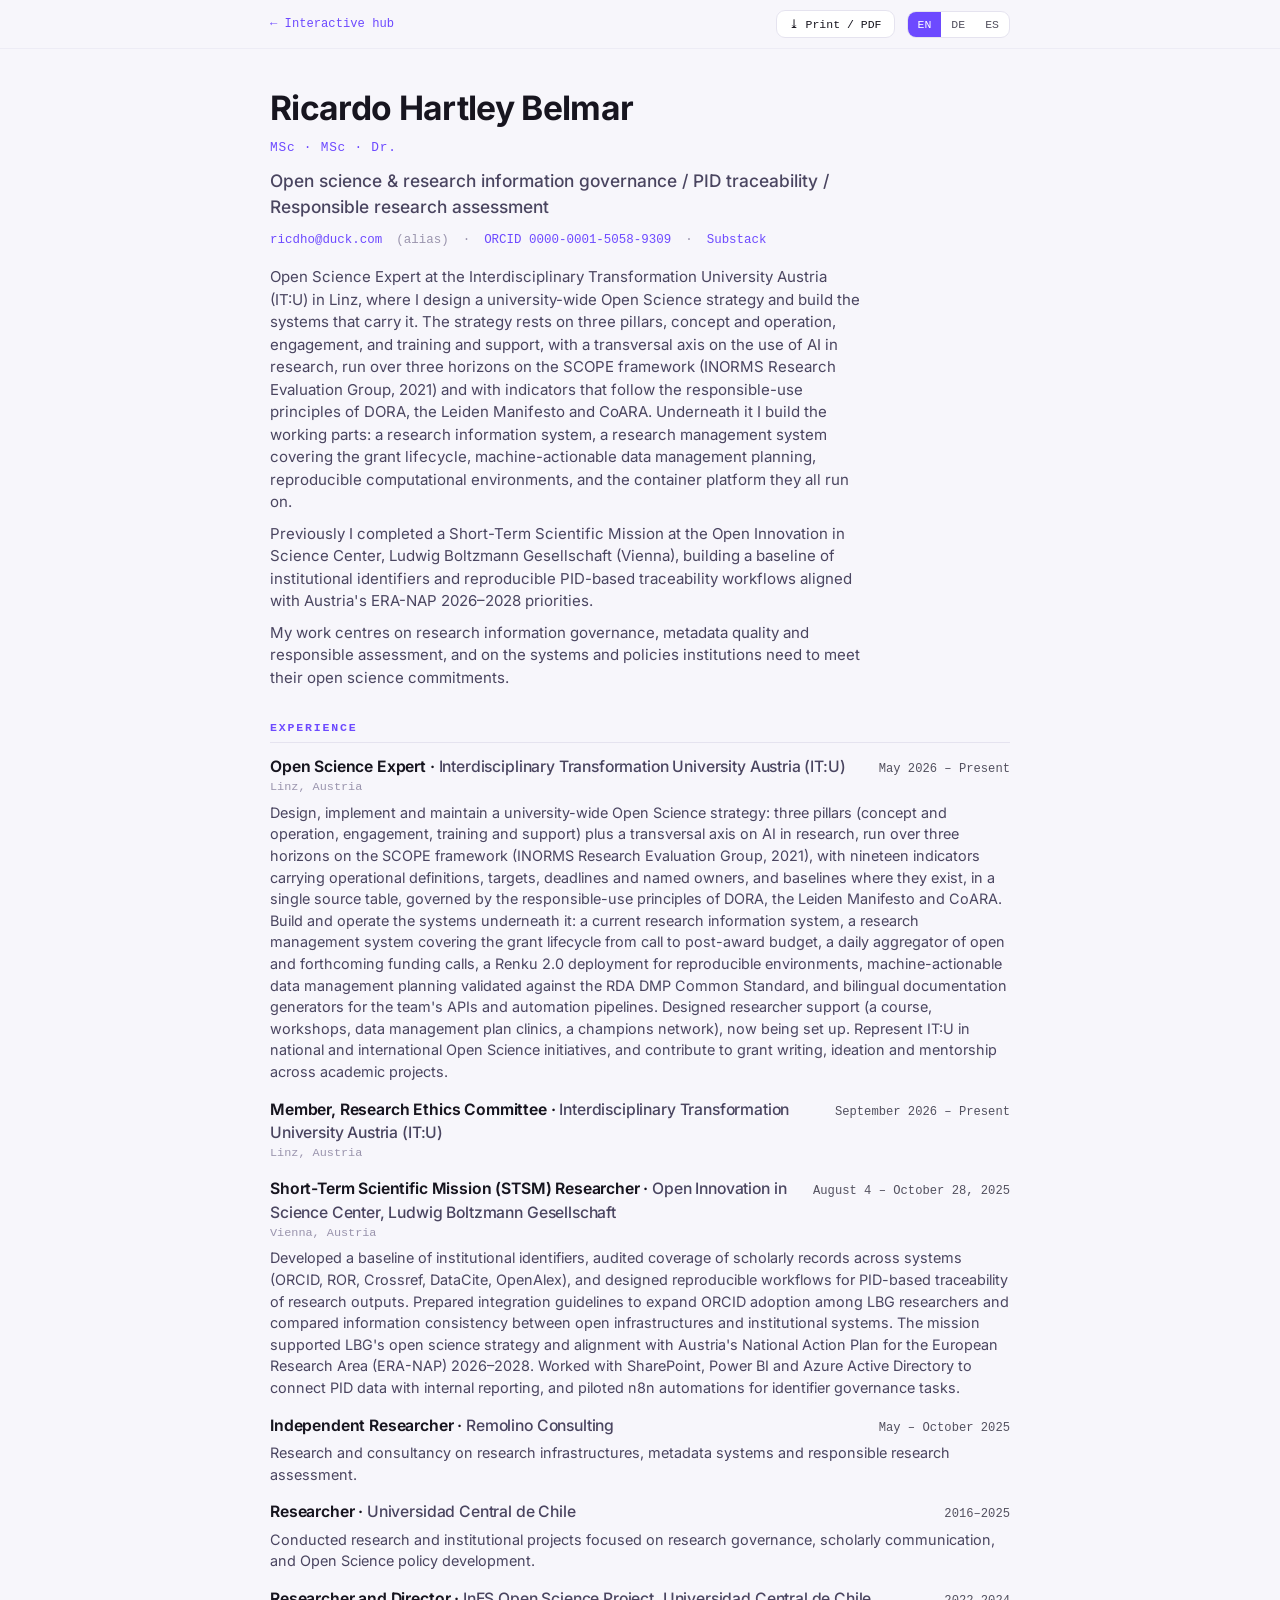
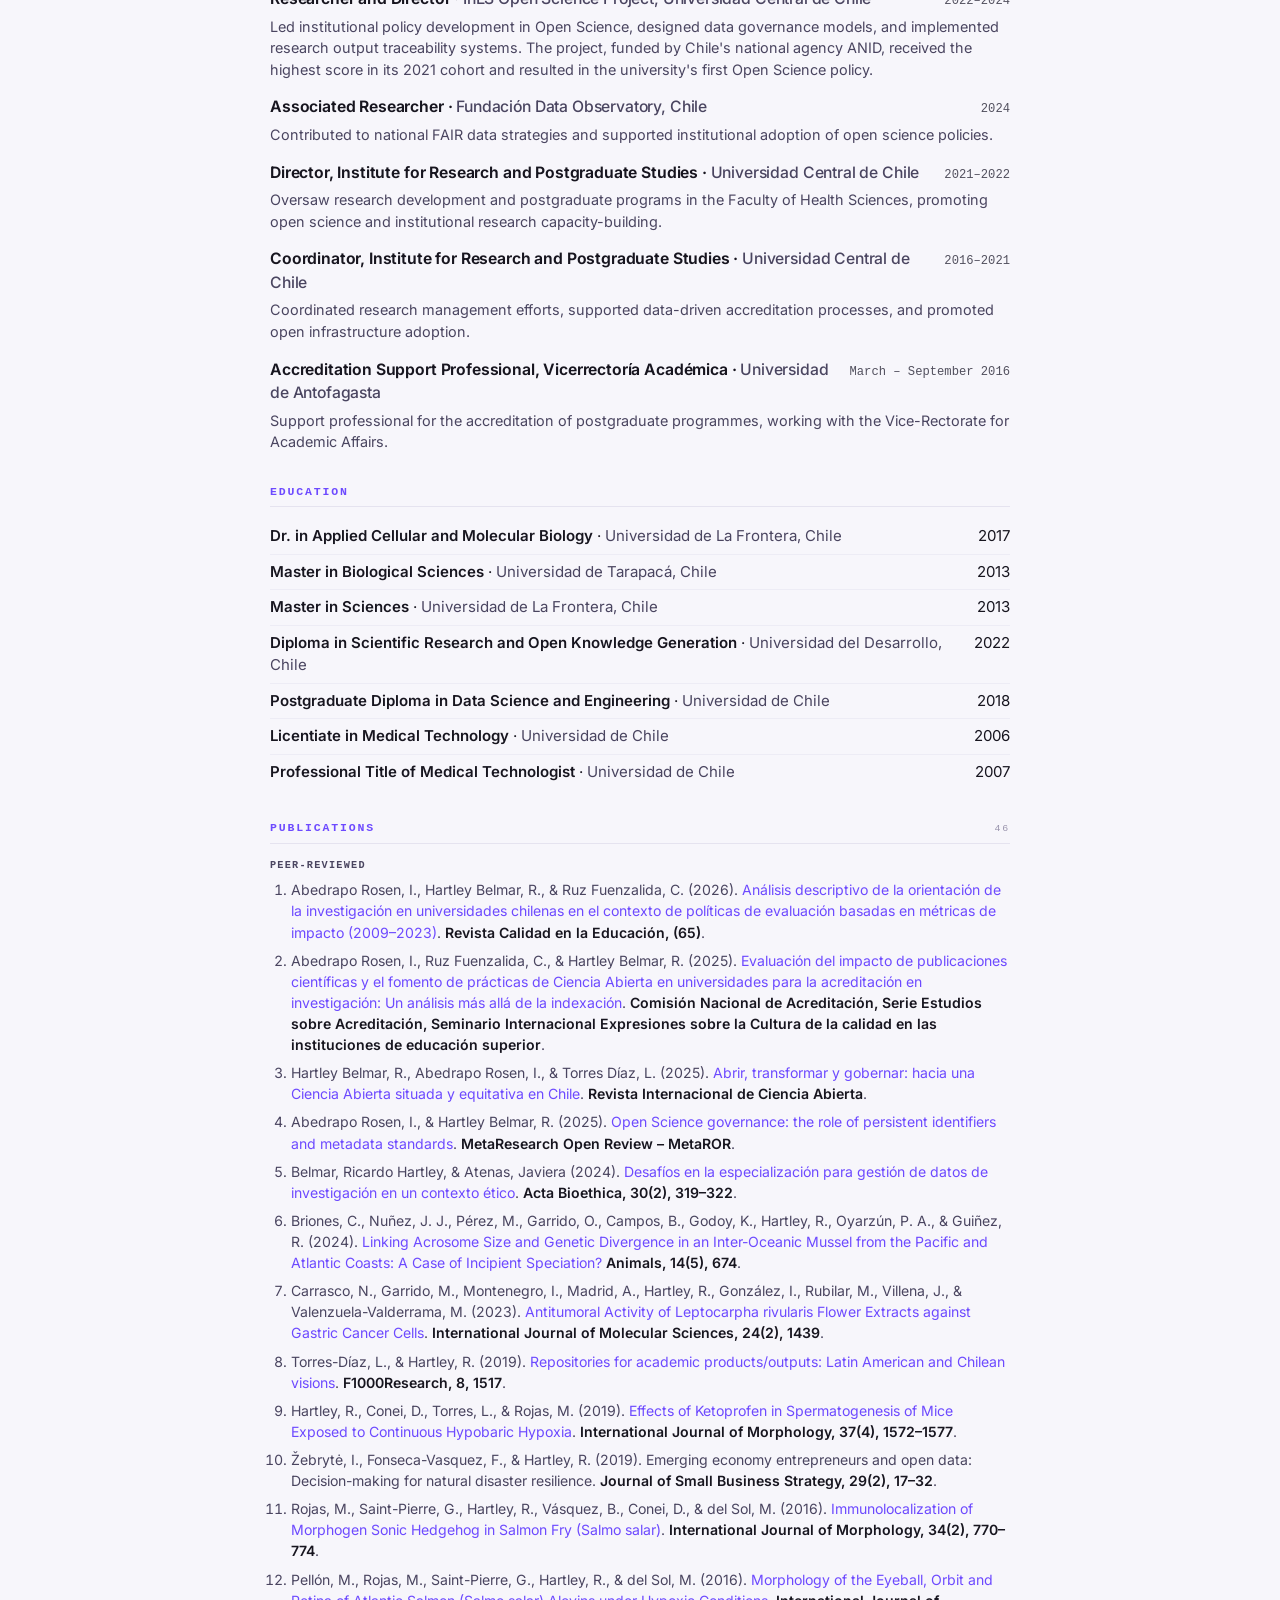
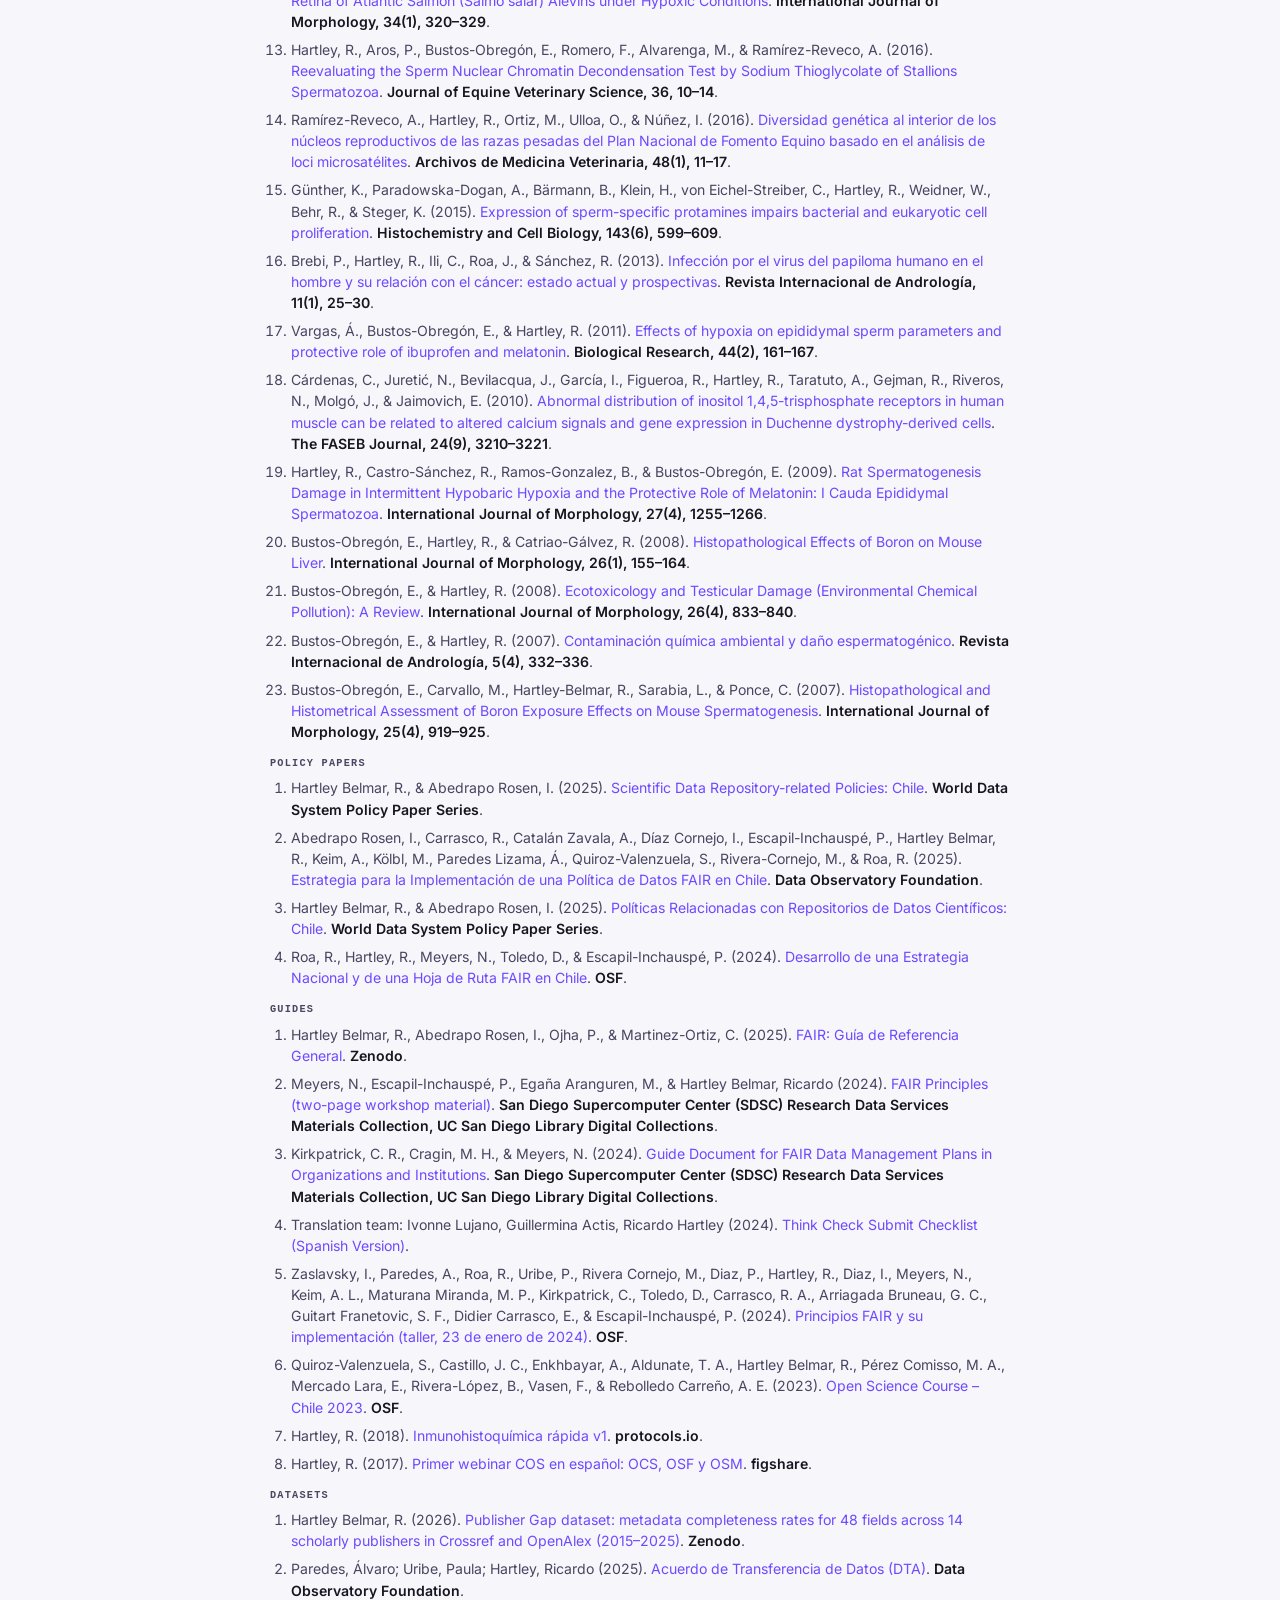
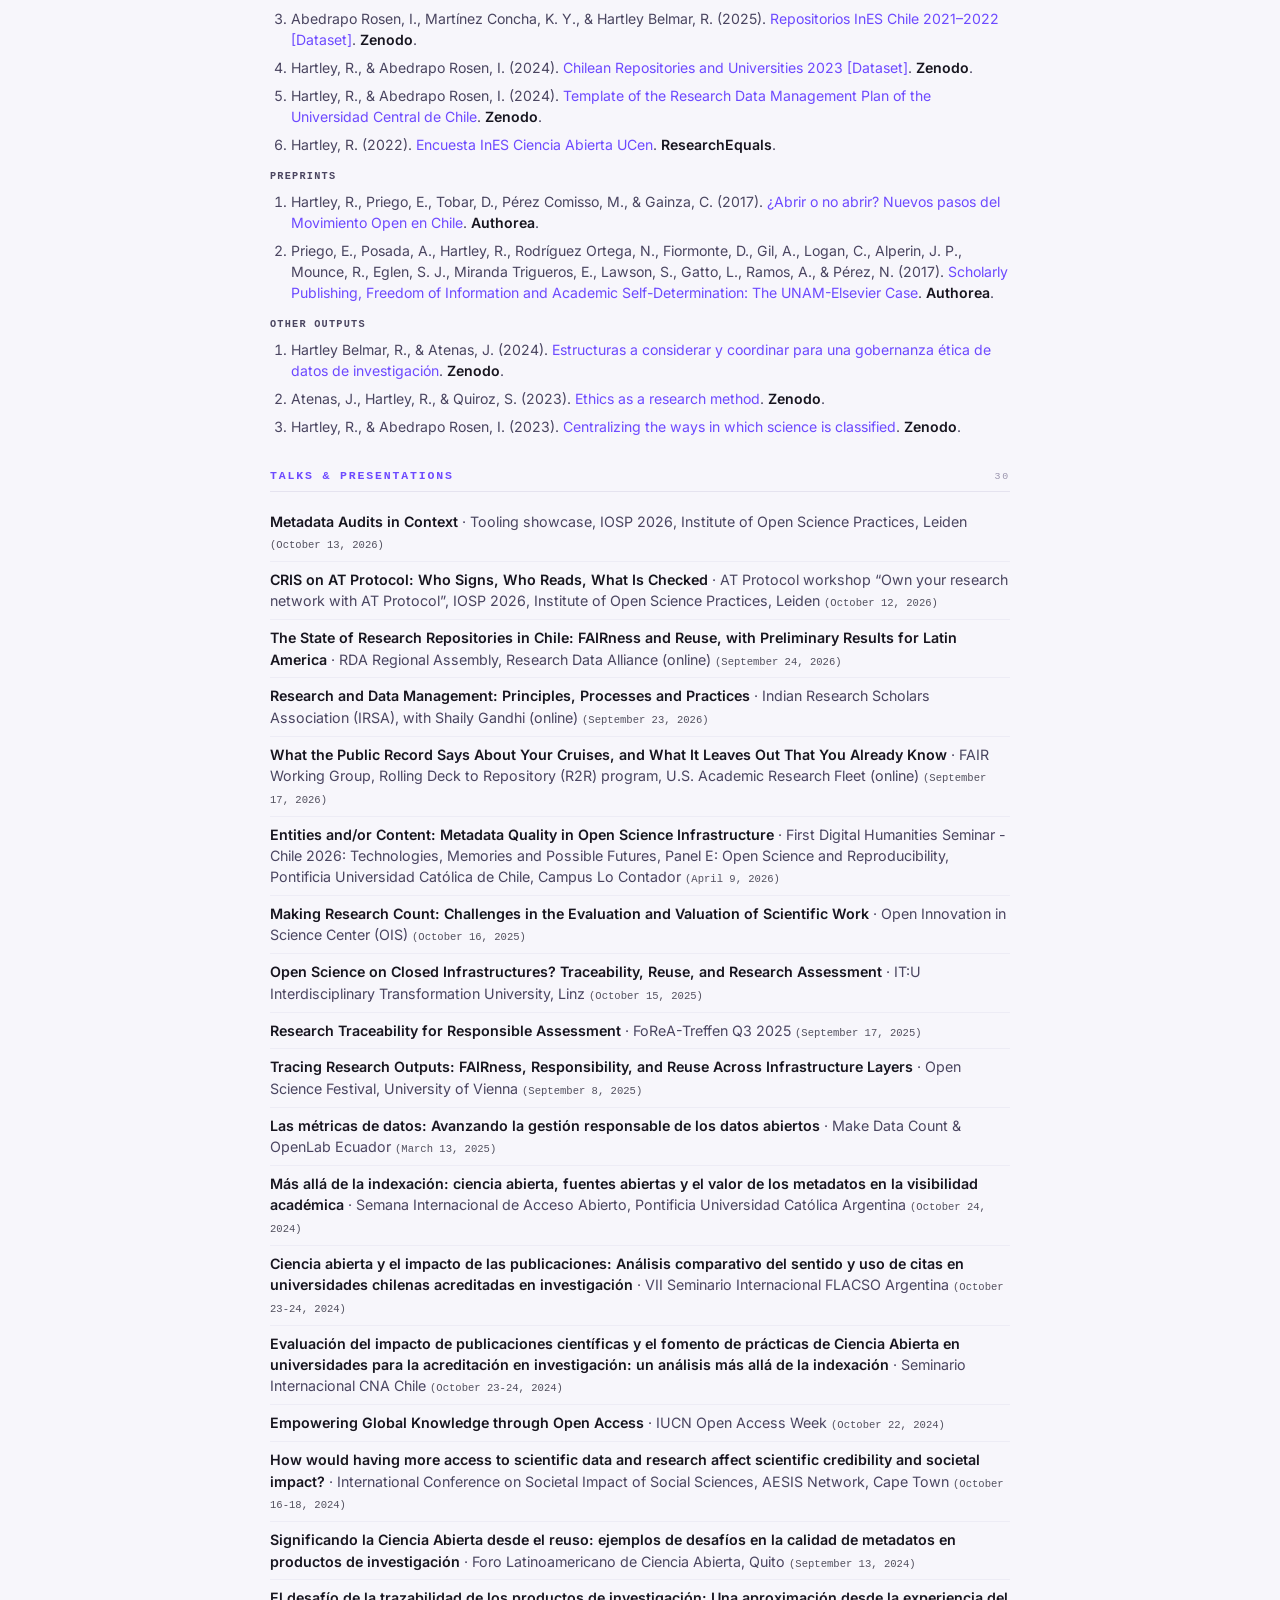
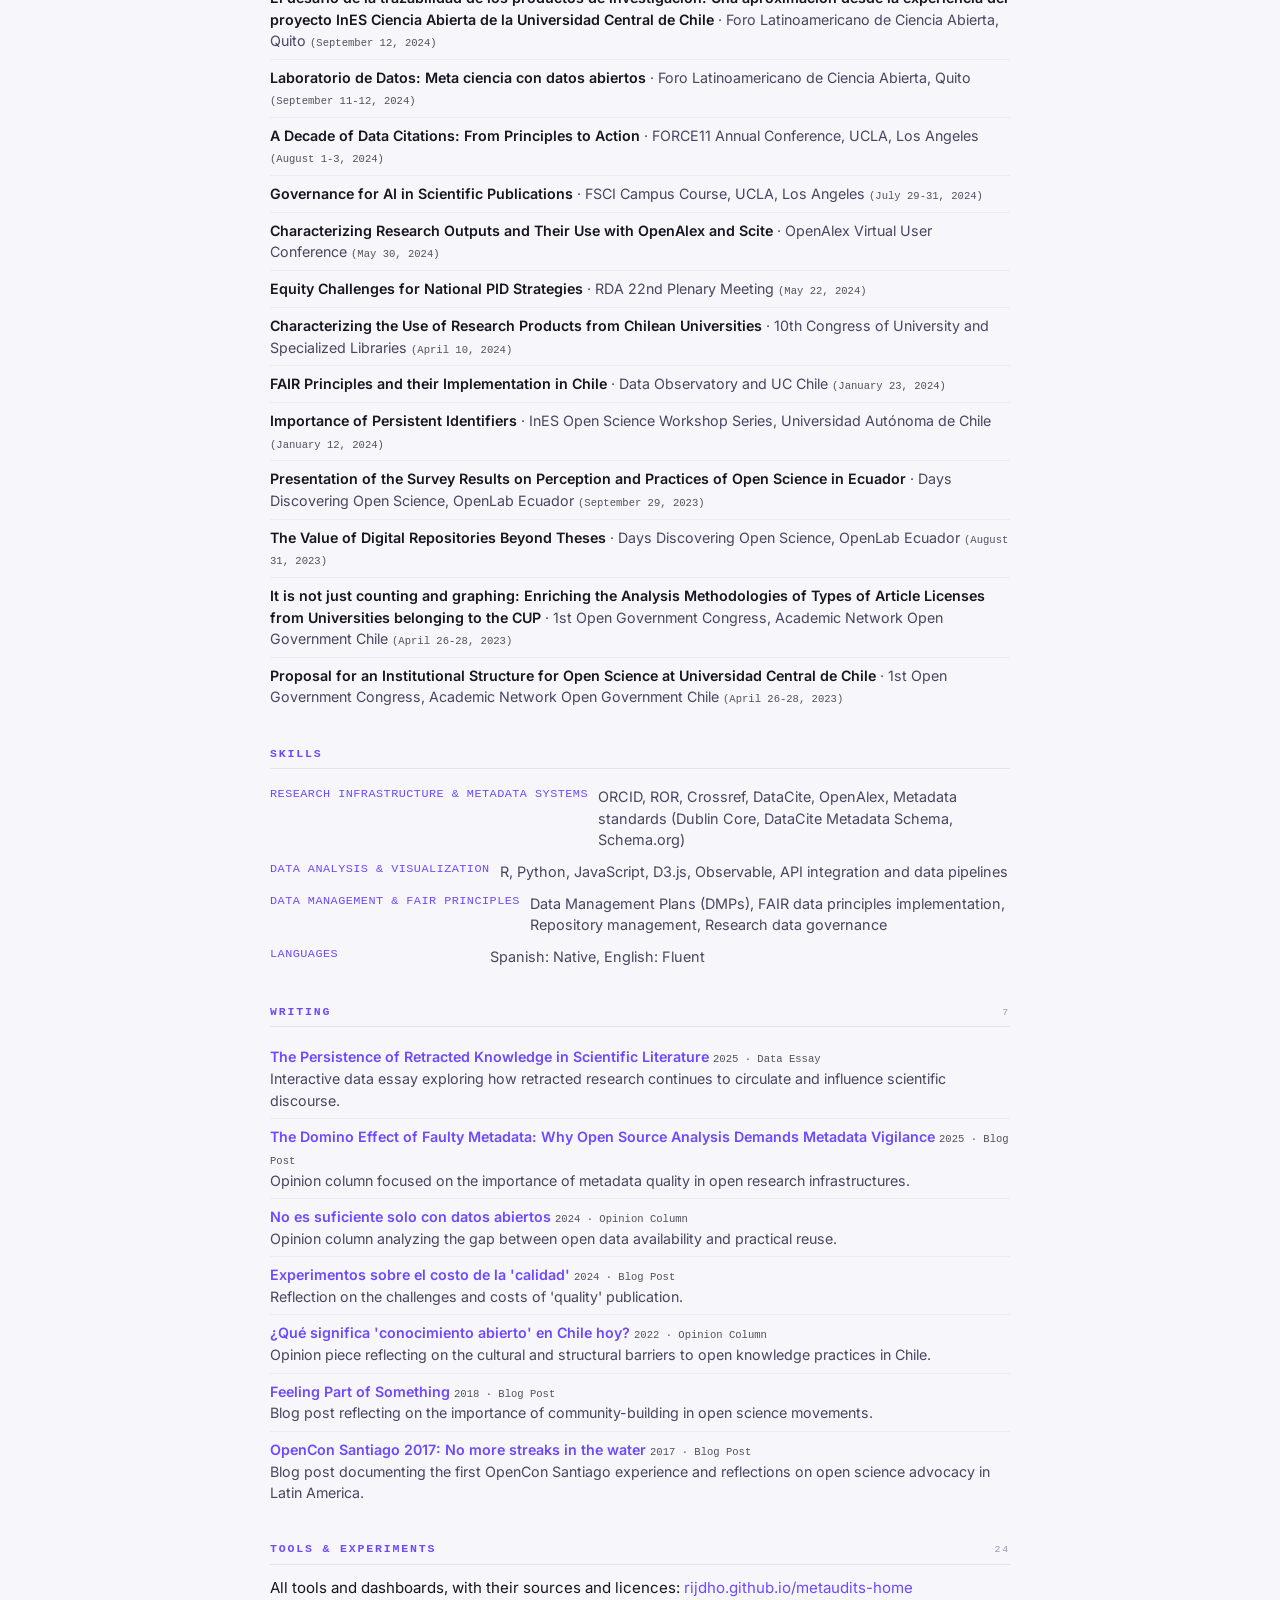
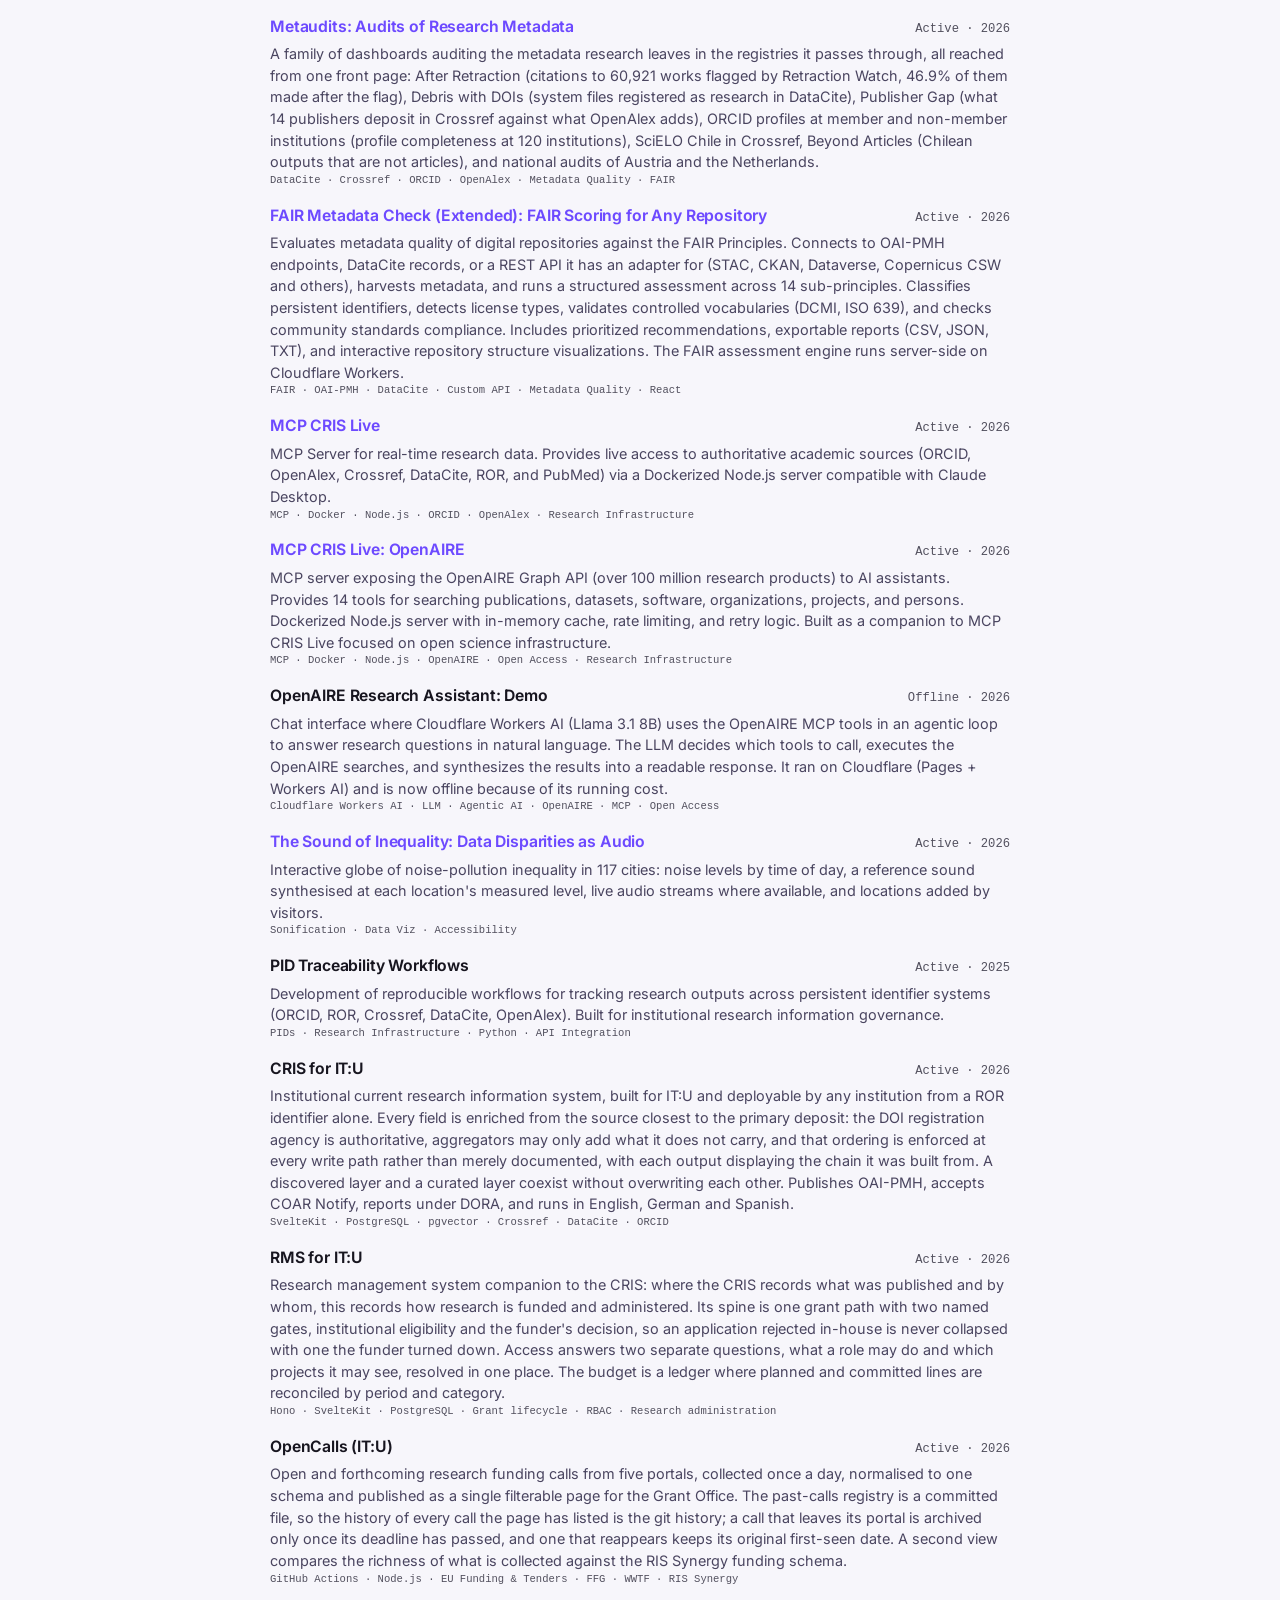
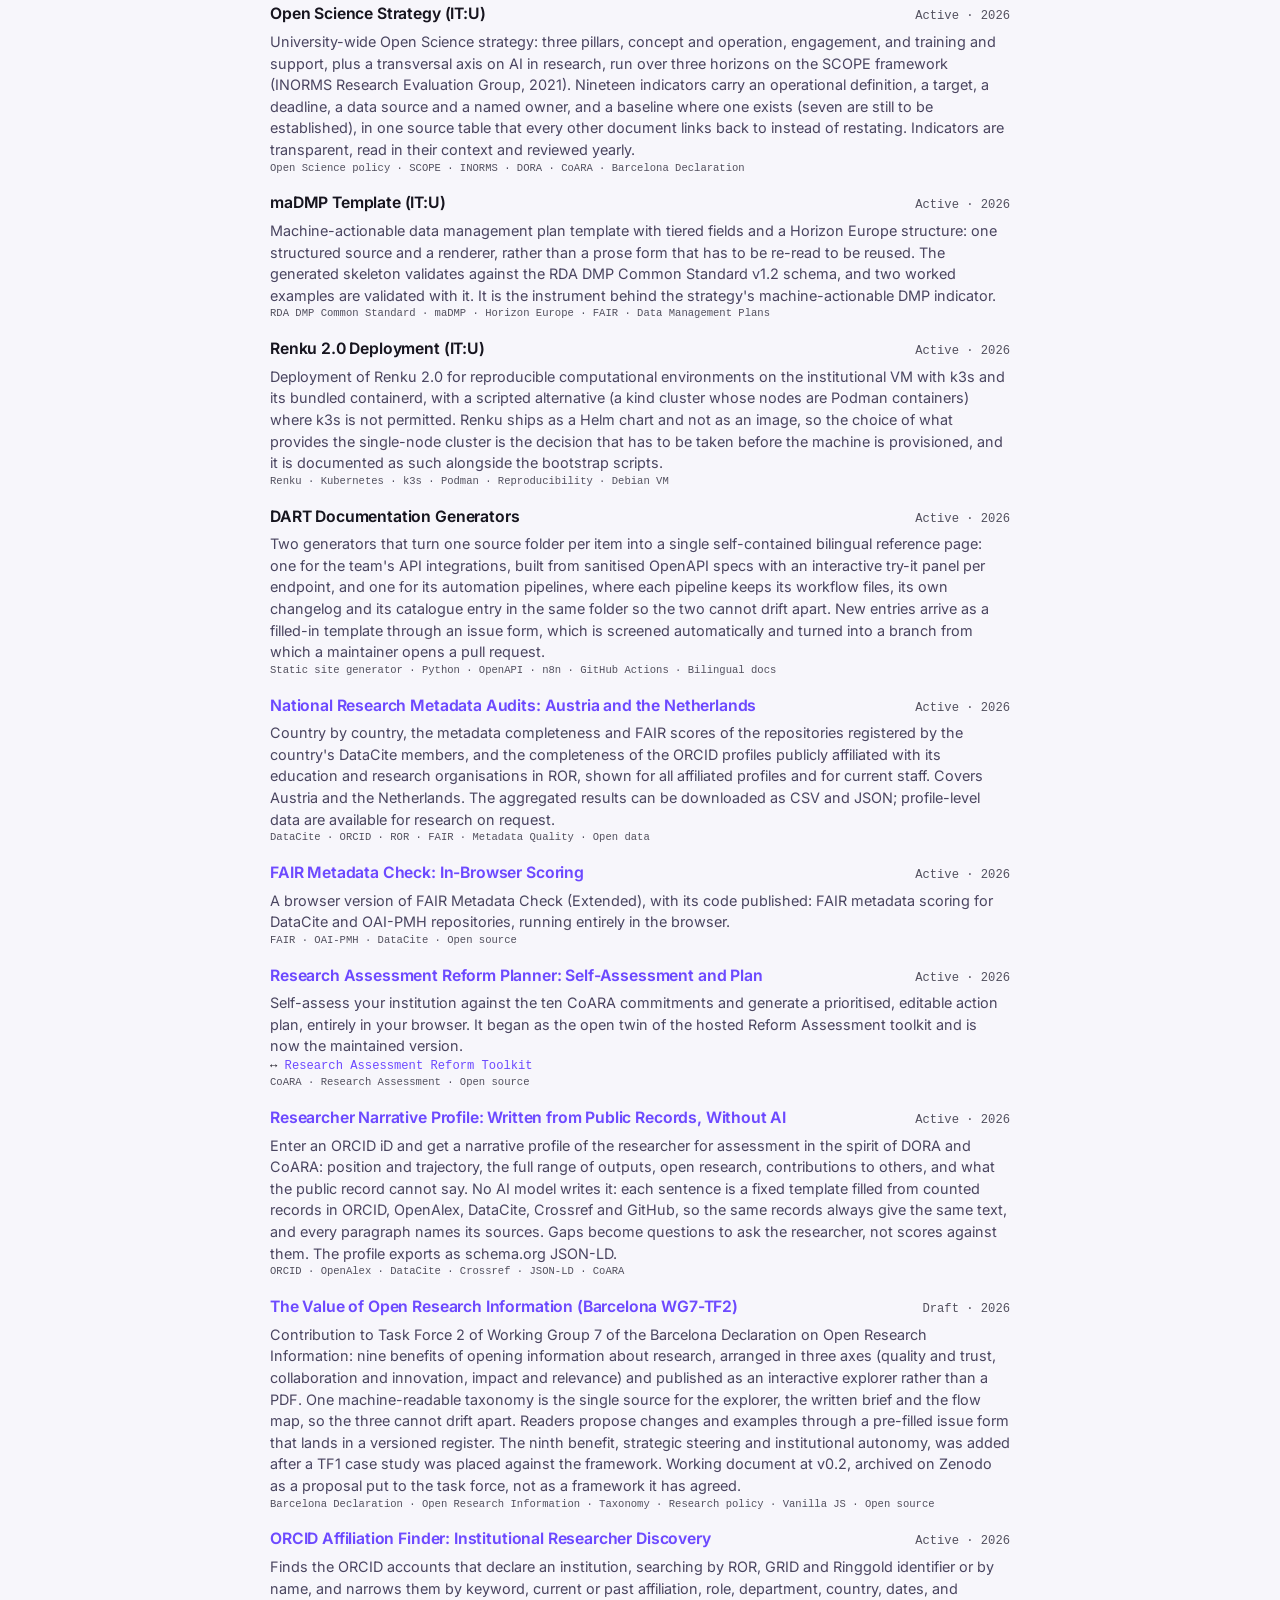
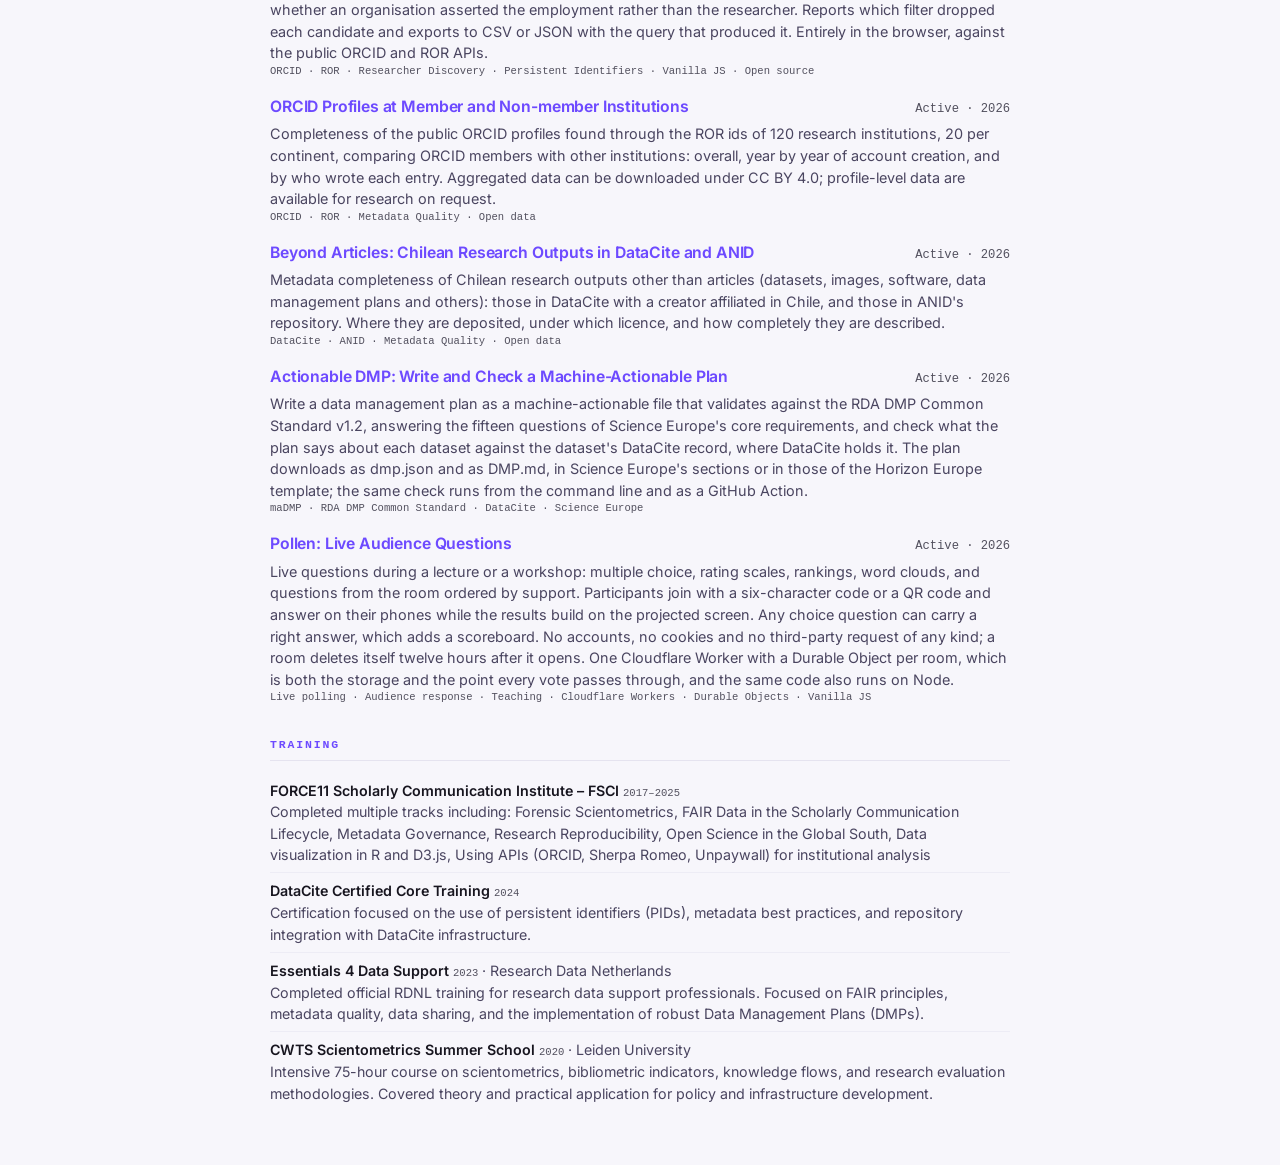
==== commit 888aef15: "Add the IOSP 2026 talks and the Research Ethics Committee membership Talks: the tooling-showcase pre" ====
--- a/cv.html
+++ b/cv.html
@@ -45,4 +45,4 @@
   <div id="body"></div>
 </main>
 
-<script src="./cv.js?v=2"></script>
+<script src="./cv.js?v=3"></script>
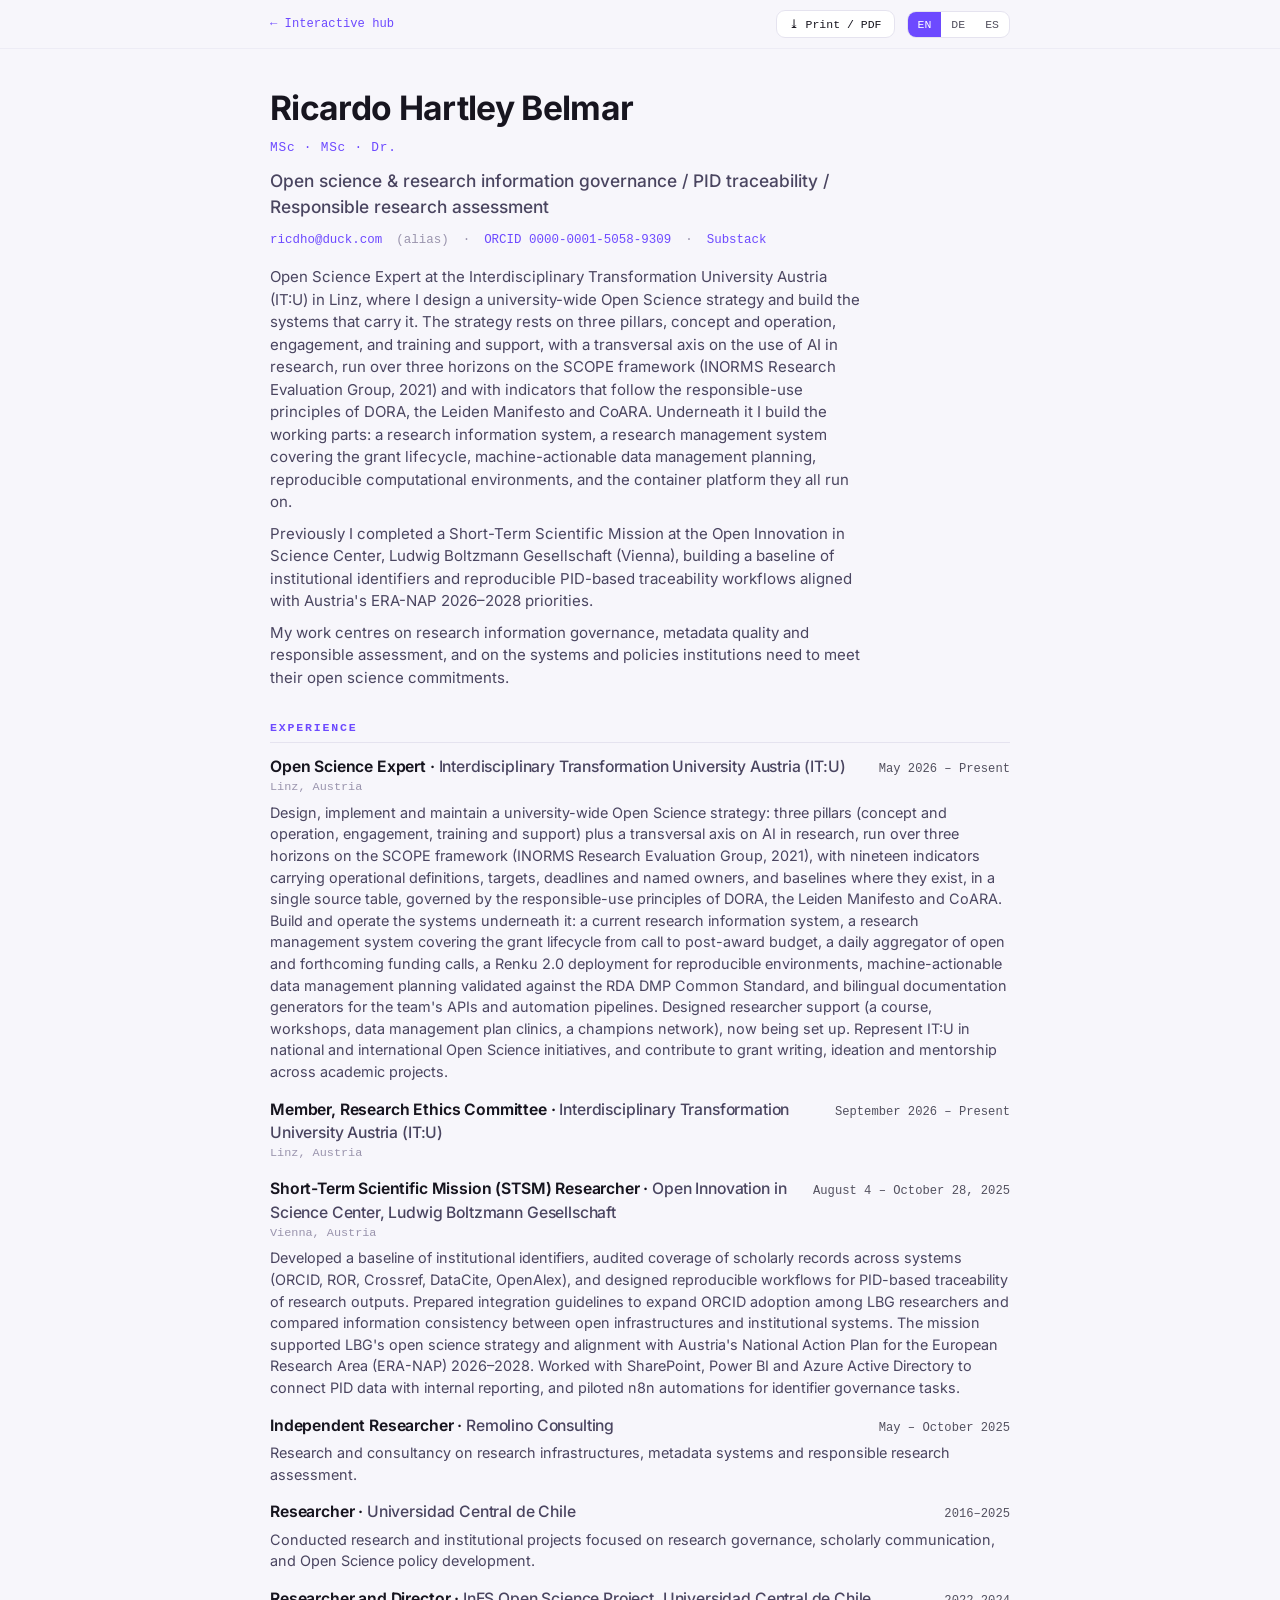
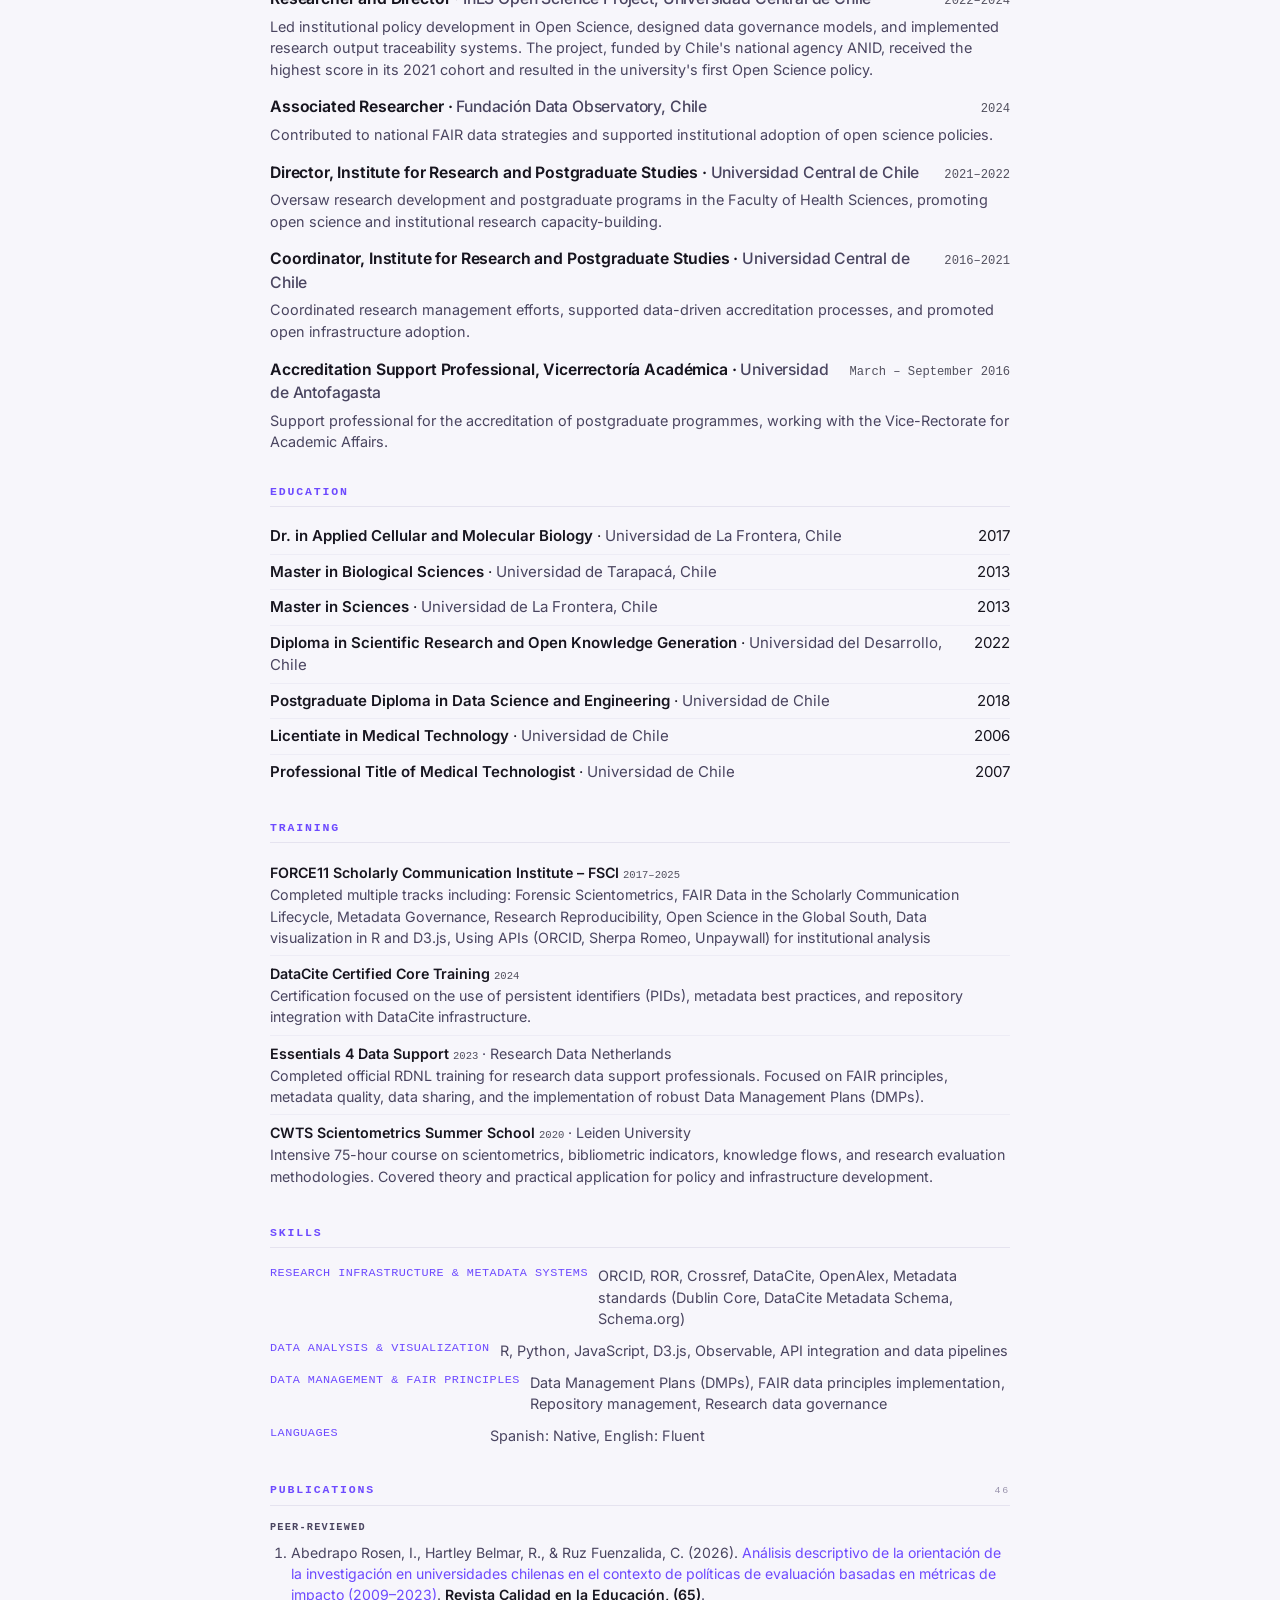
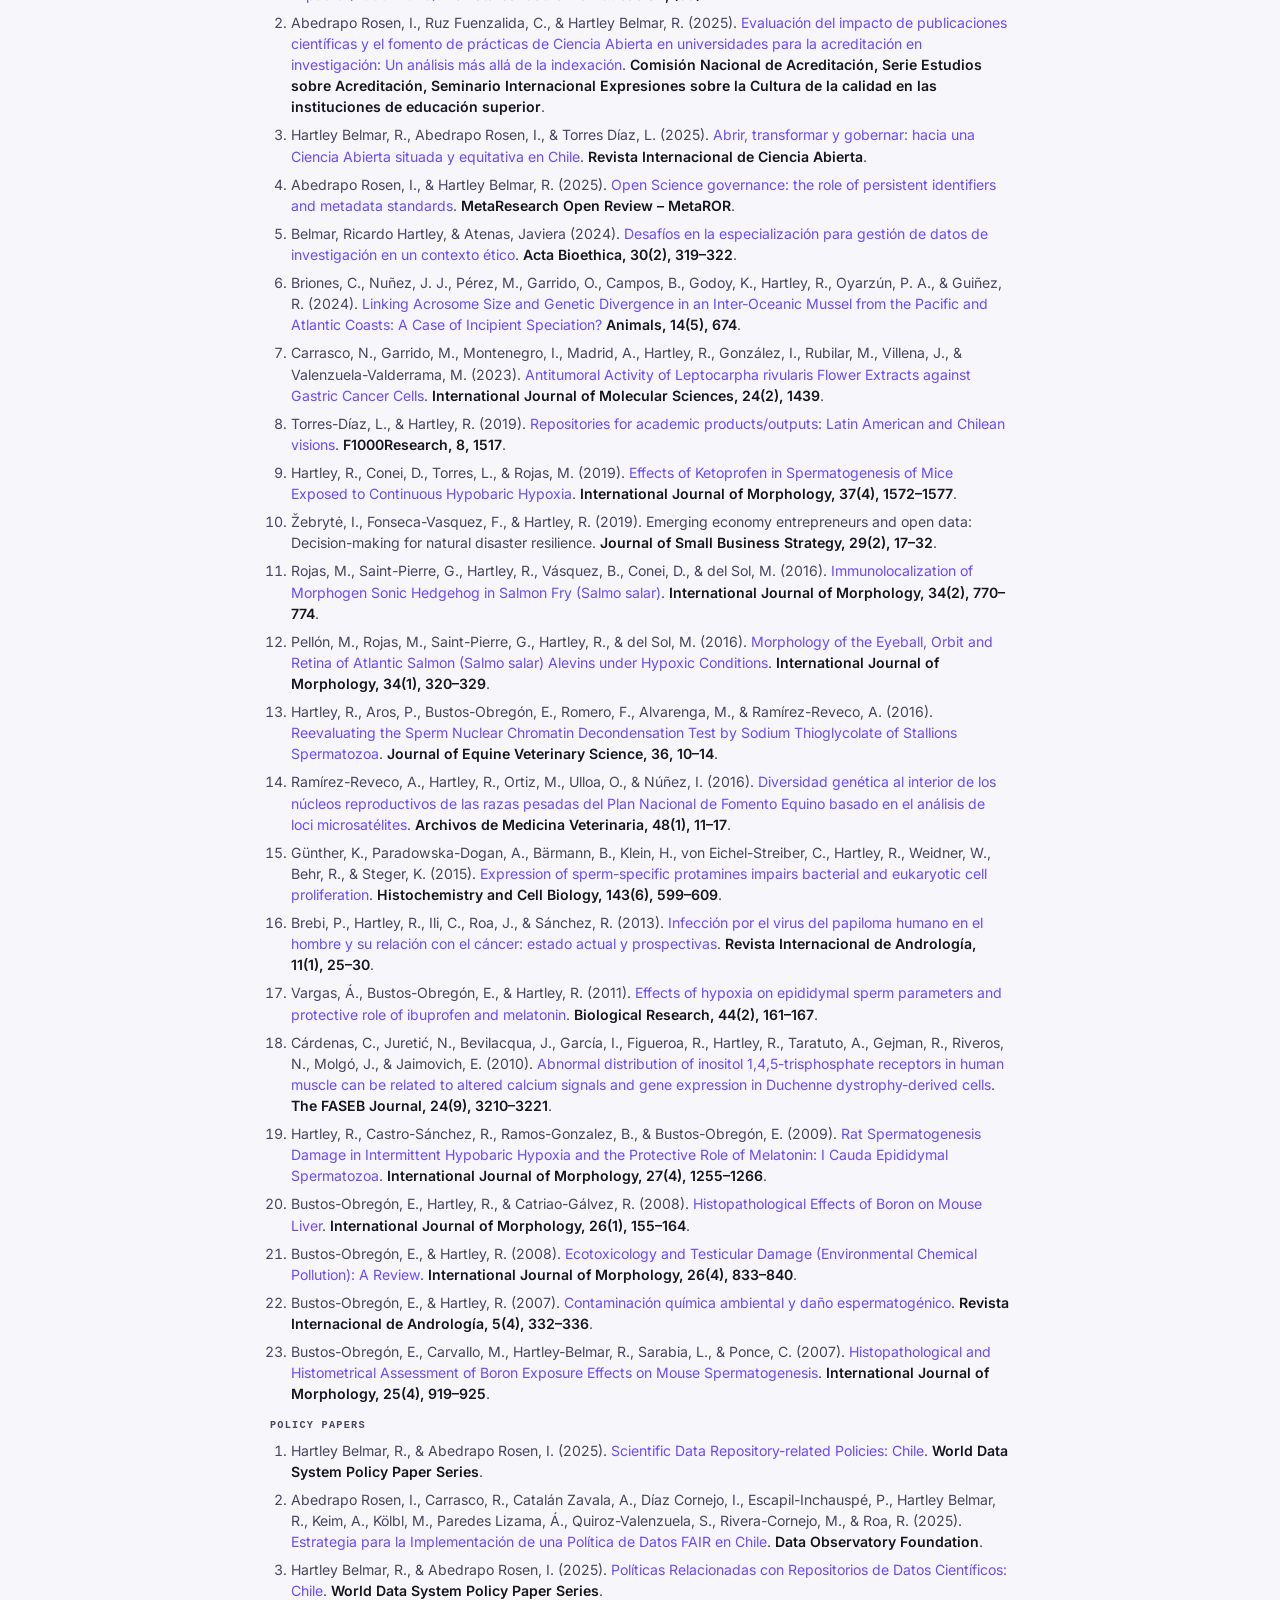
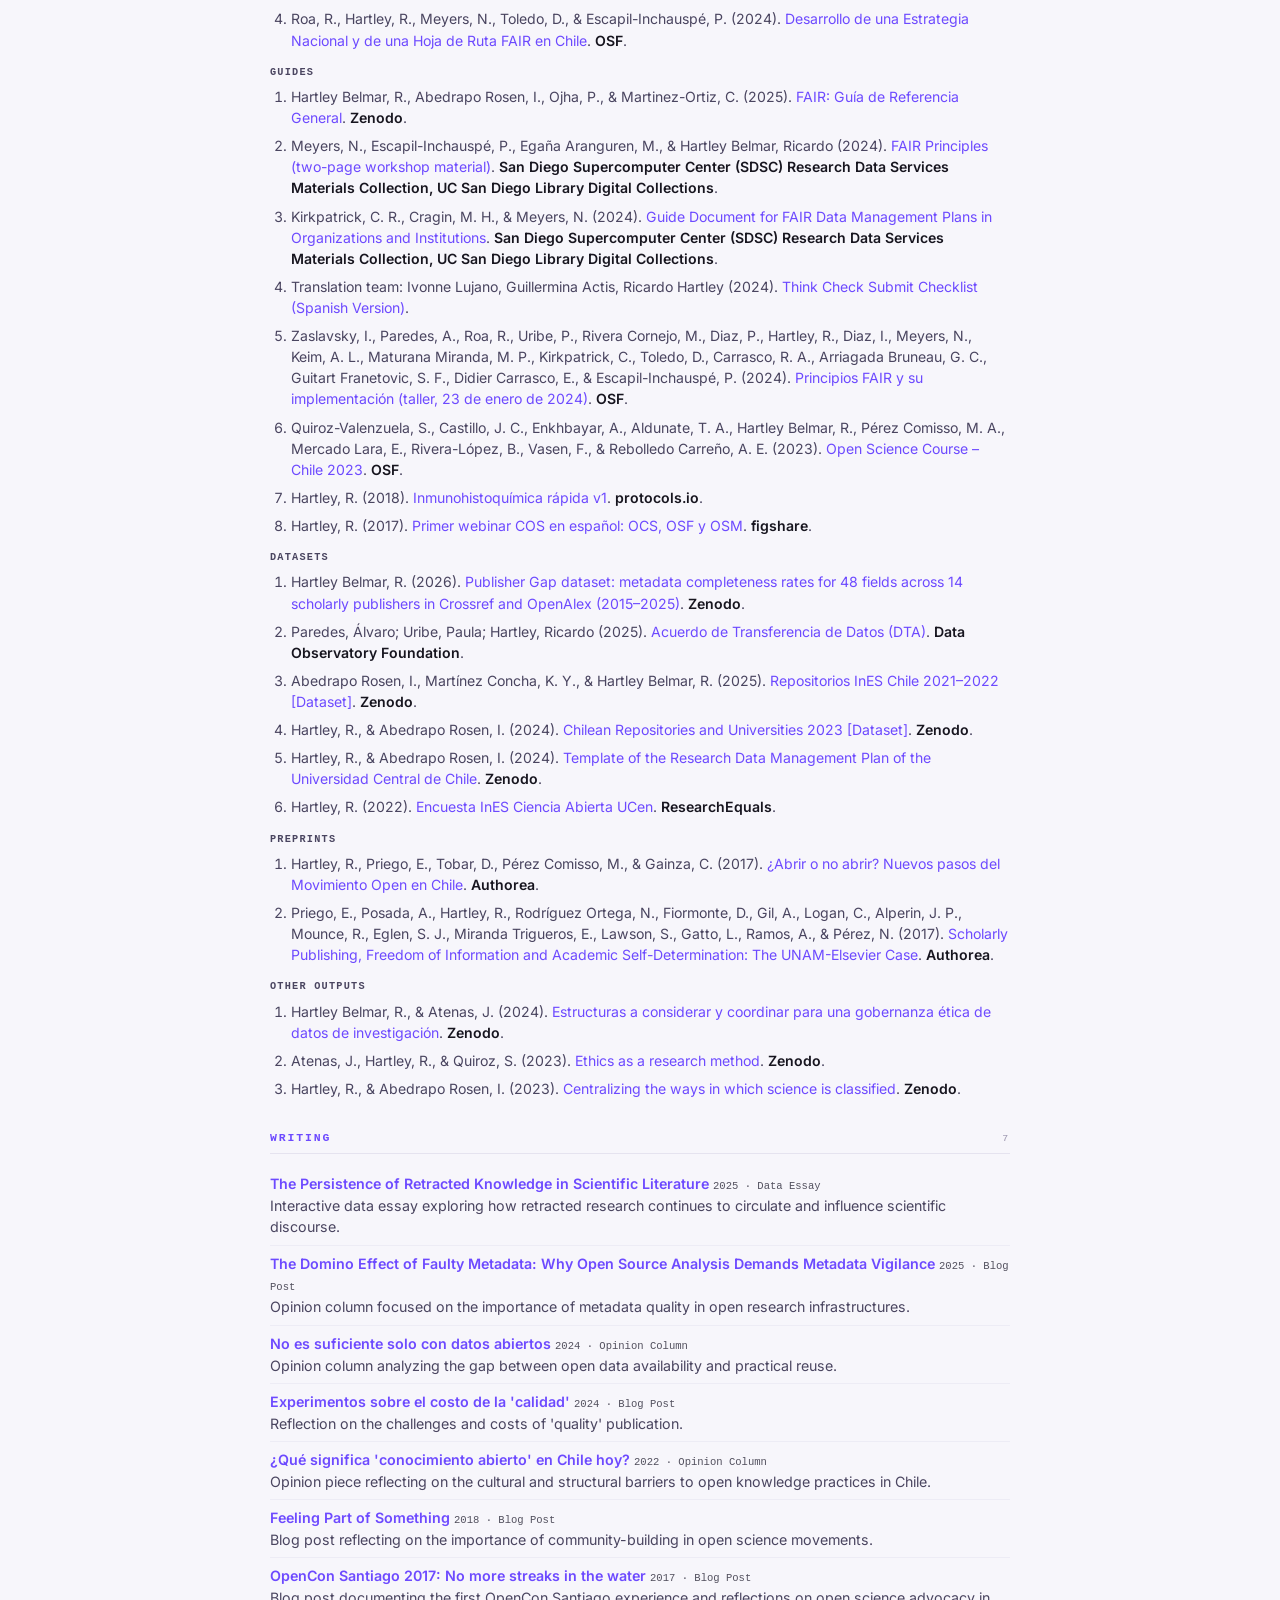
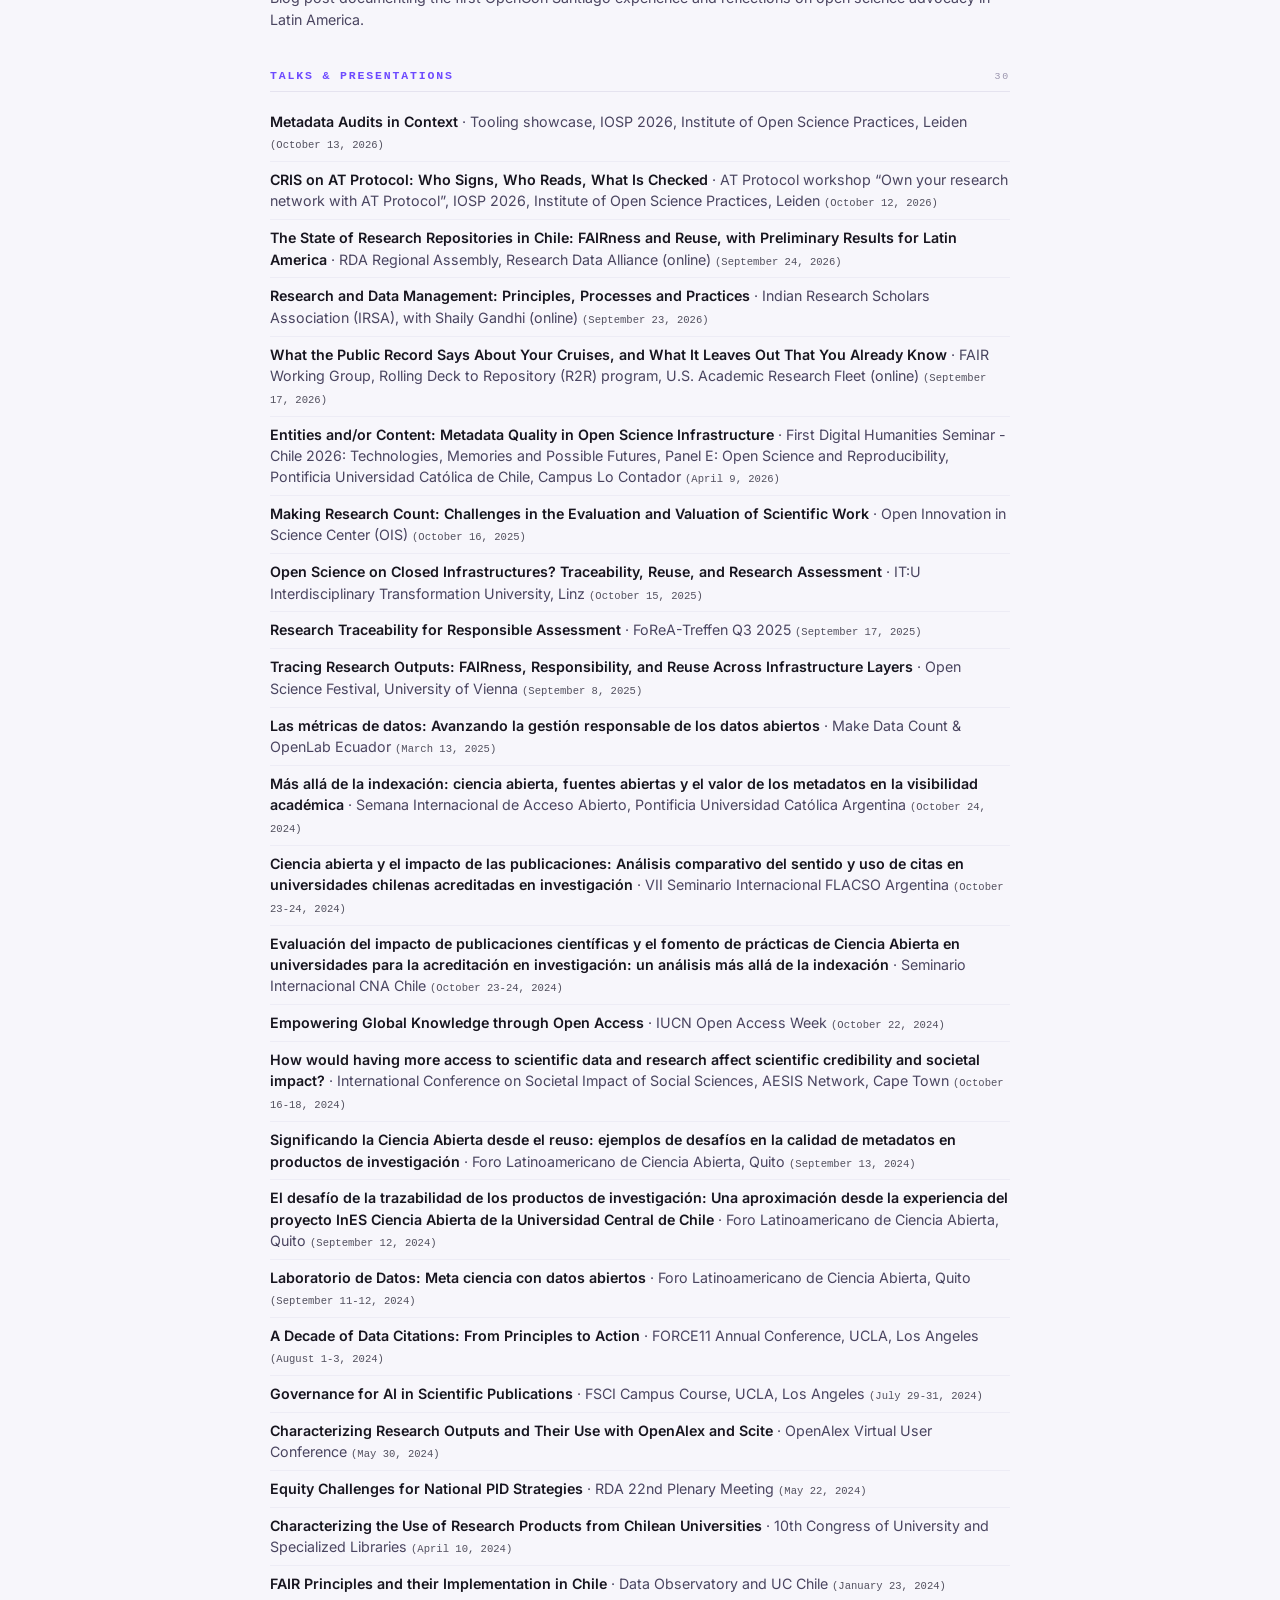
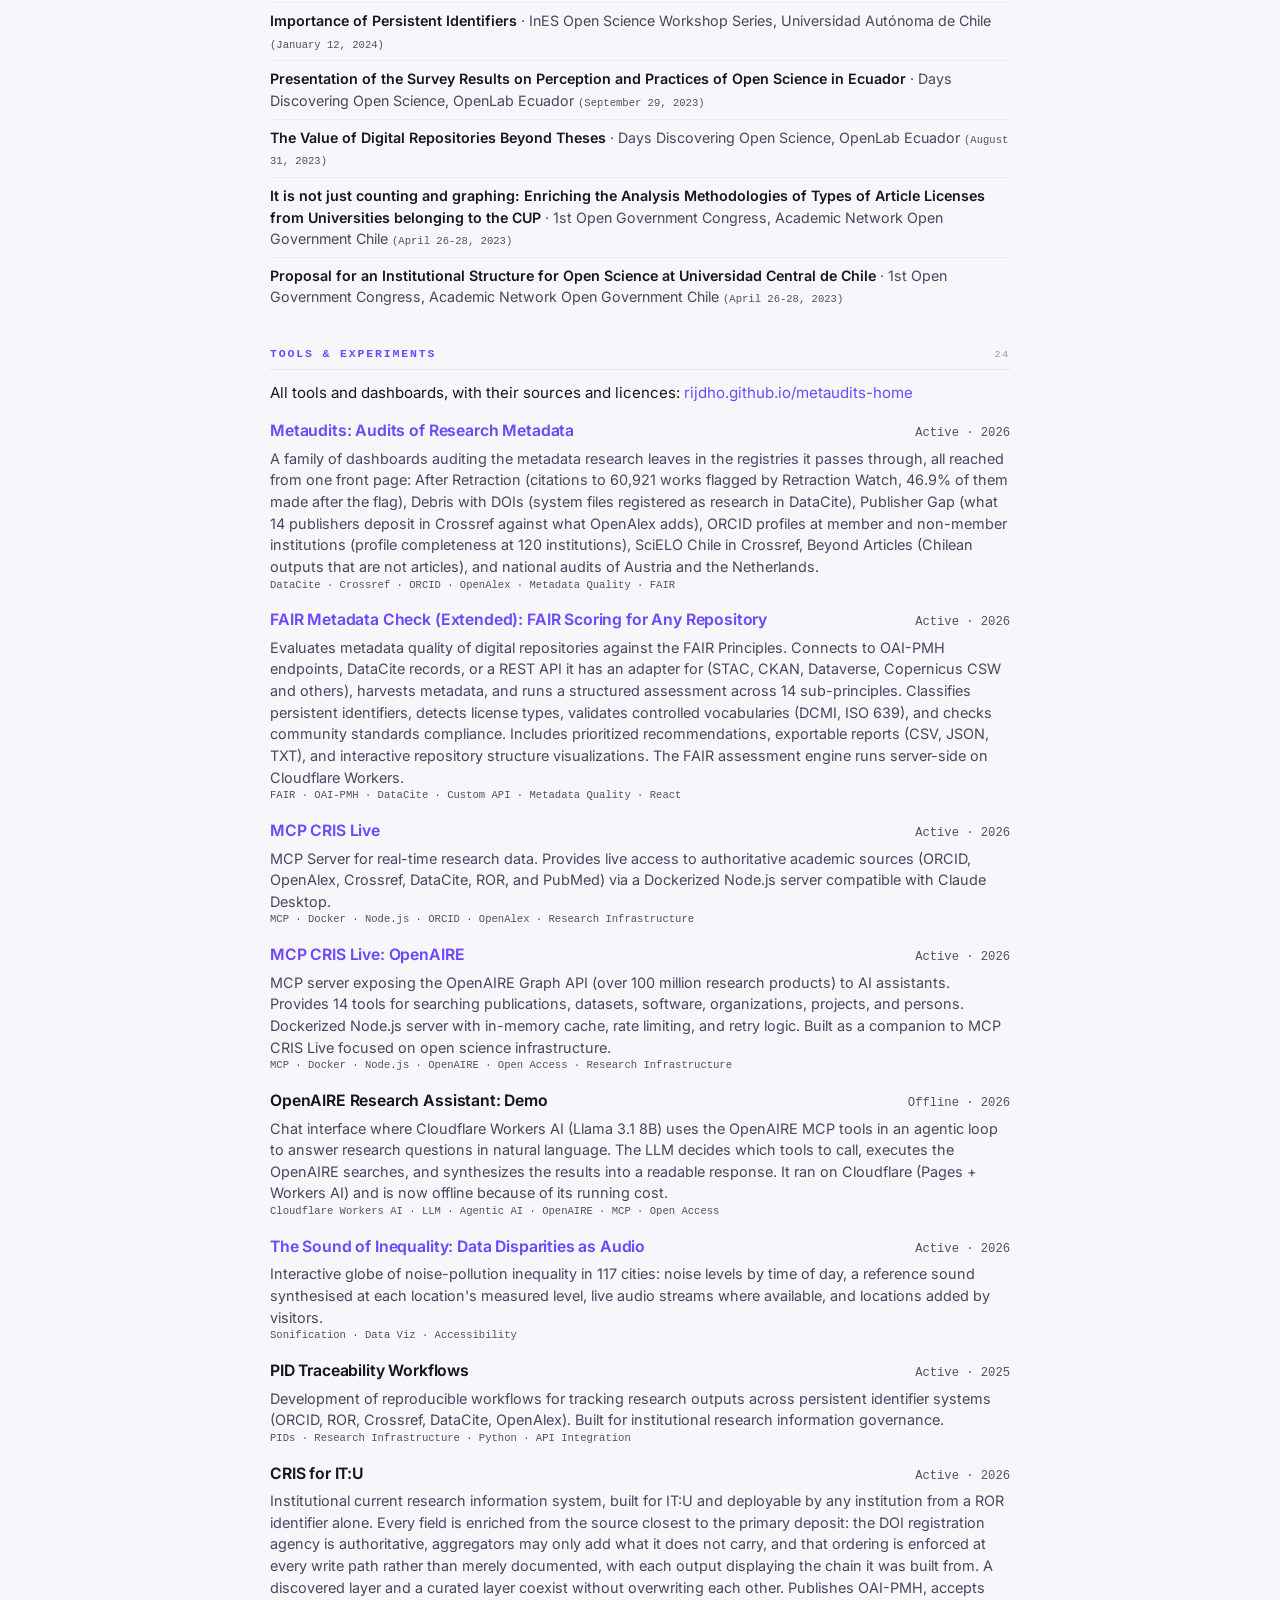
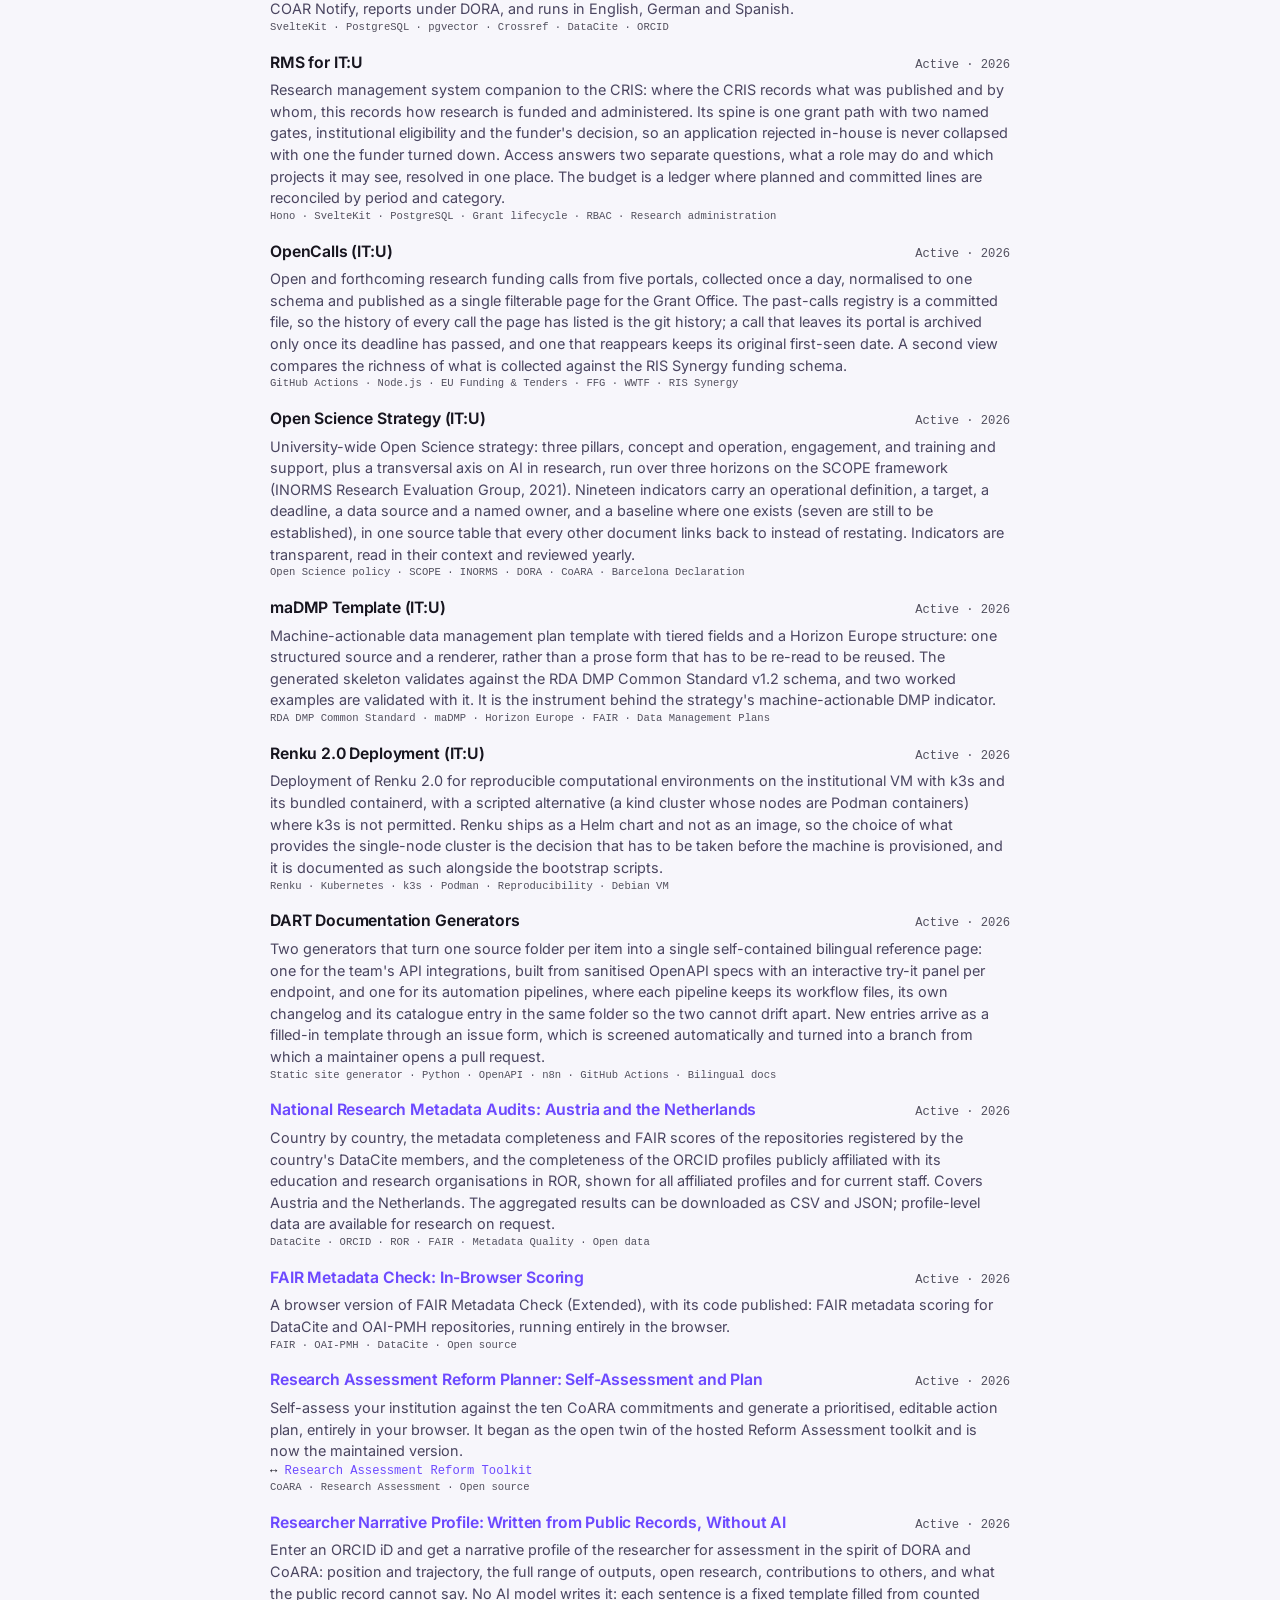
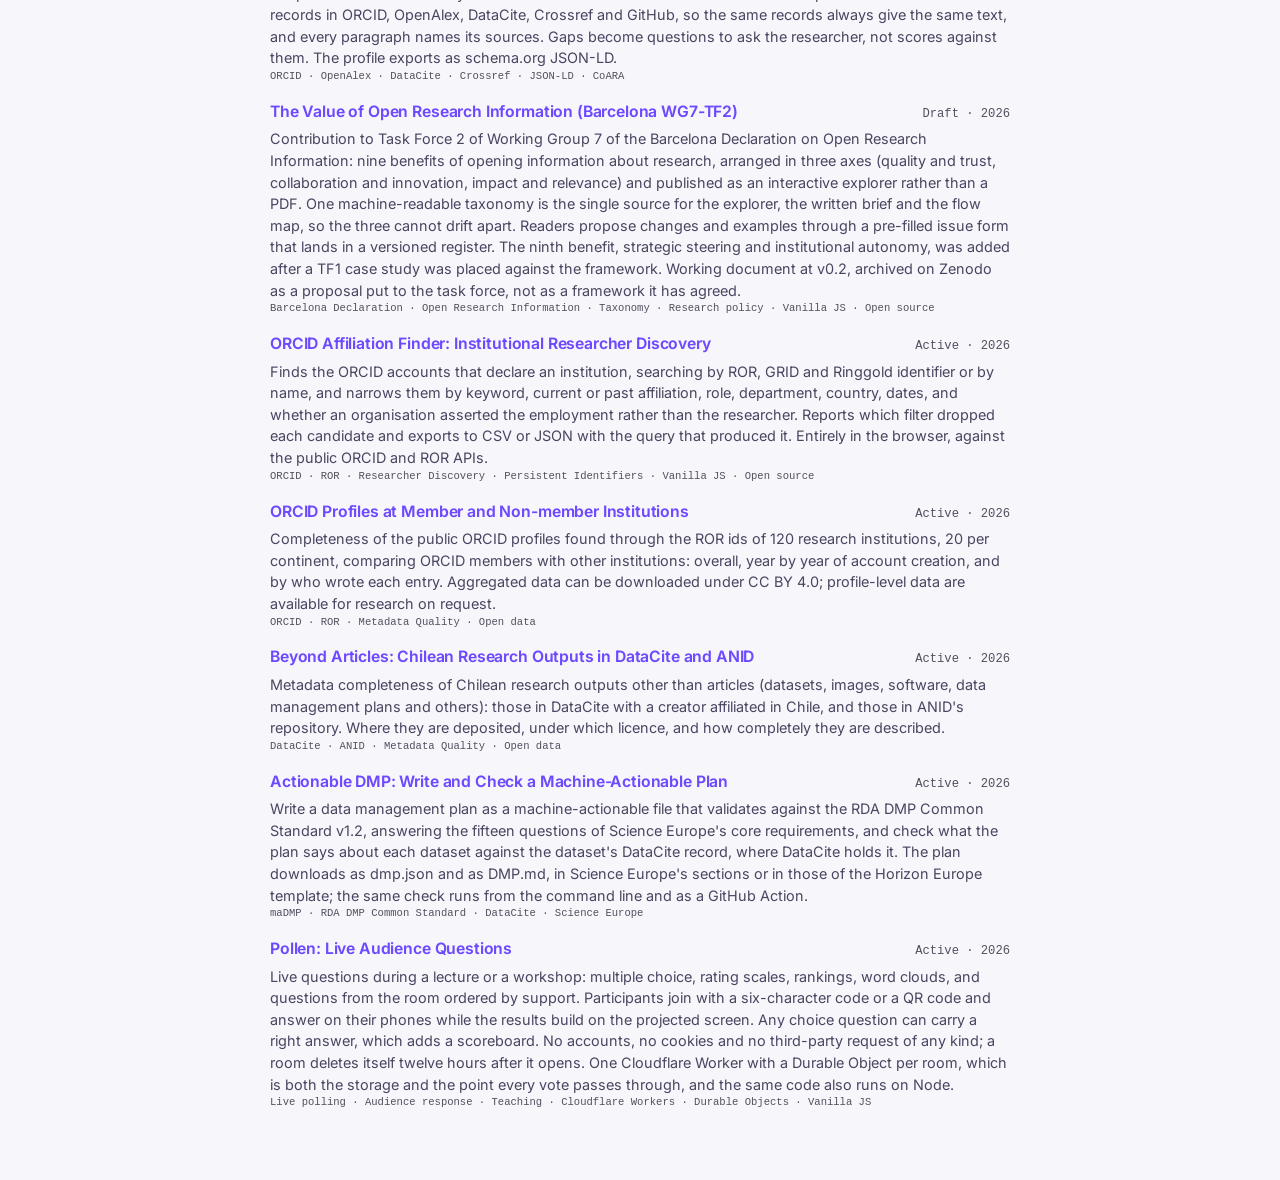
==== commit ddbe2e8d: "Order the printed and Markdown CVs like the hub Background first (experience, education, training, s" ====
--- a/cv.html
+++ b/cv.html
@@ -45,4 +45,4 @@
   <div id="body"></div>
 </main>
 
-<script src="./cv.js?v=3"></script>
+<script src="./cv.js?v=4"></script>
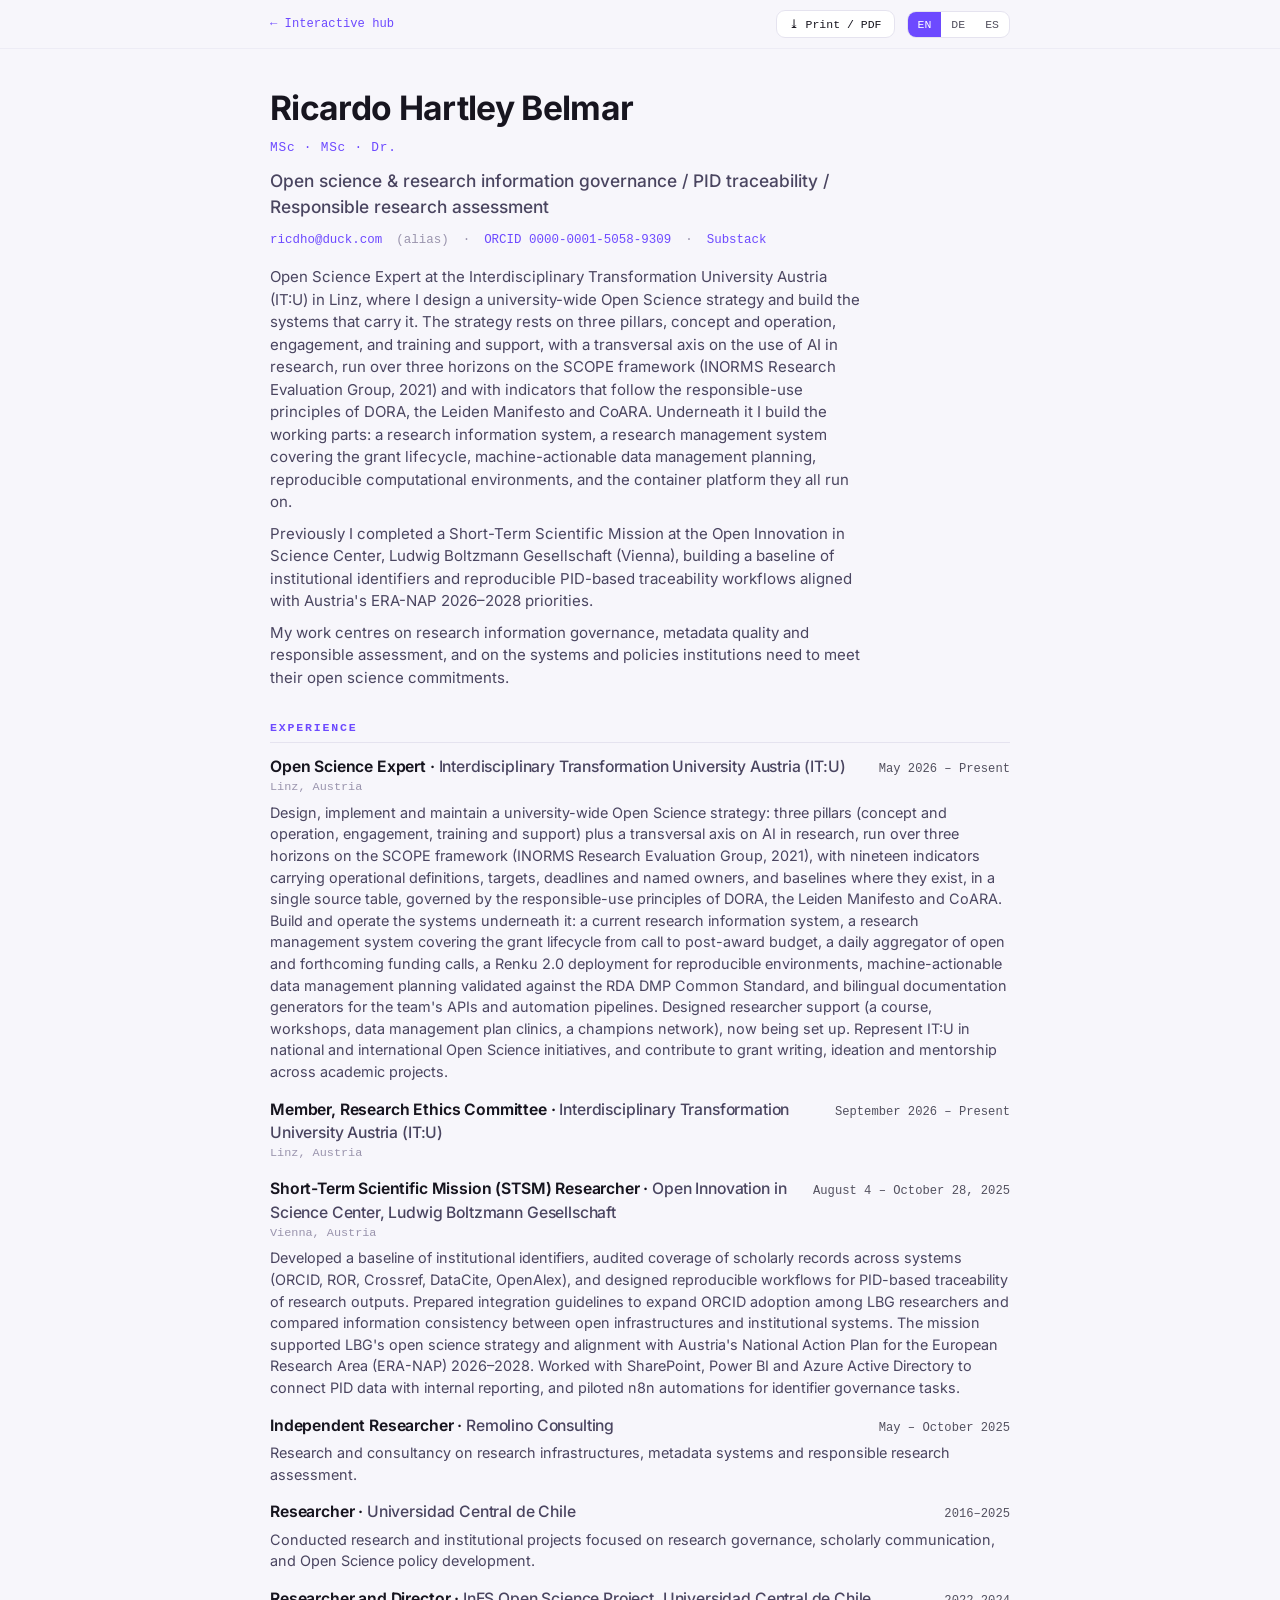
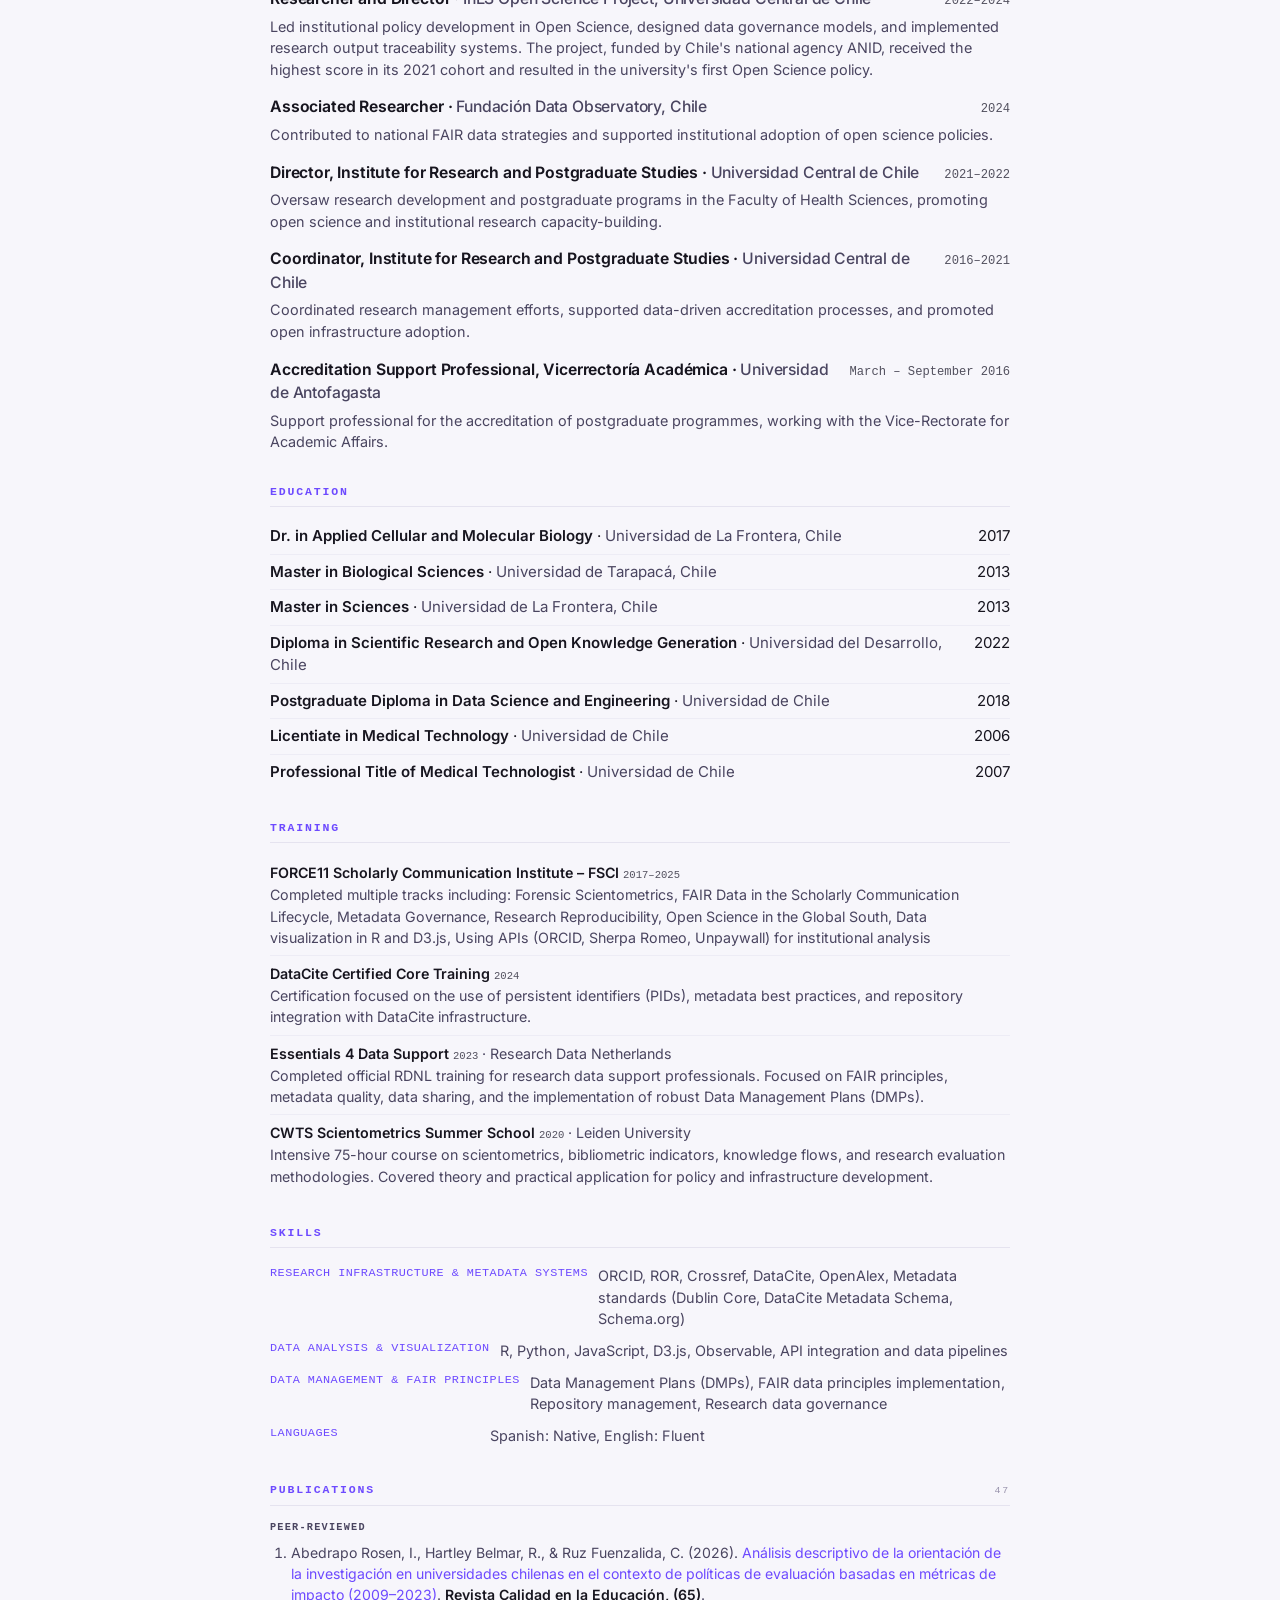
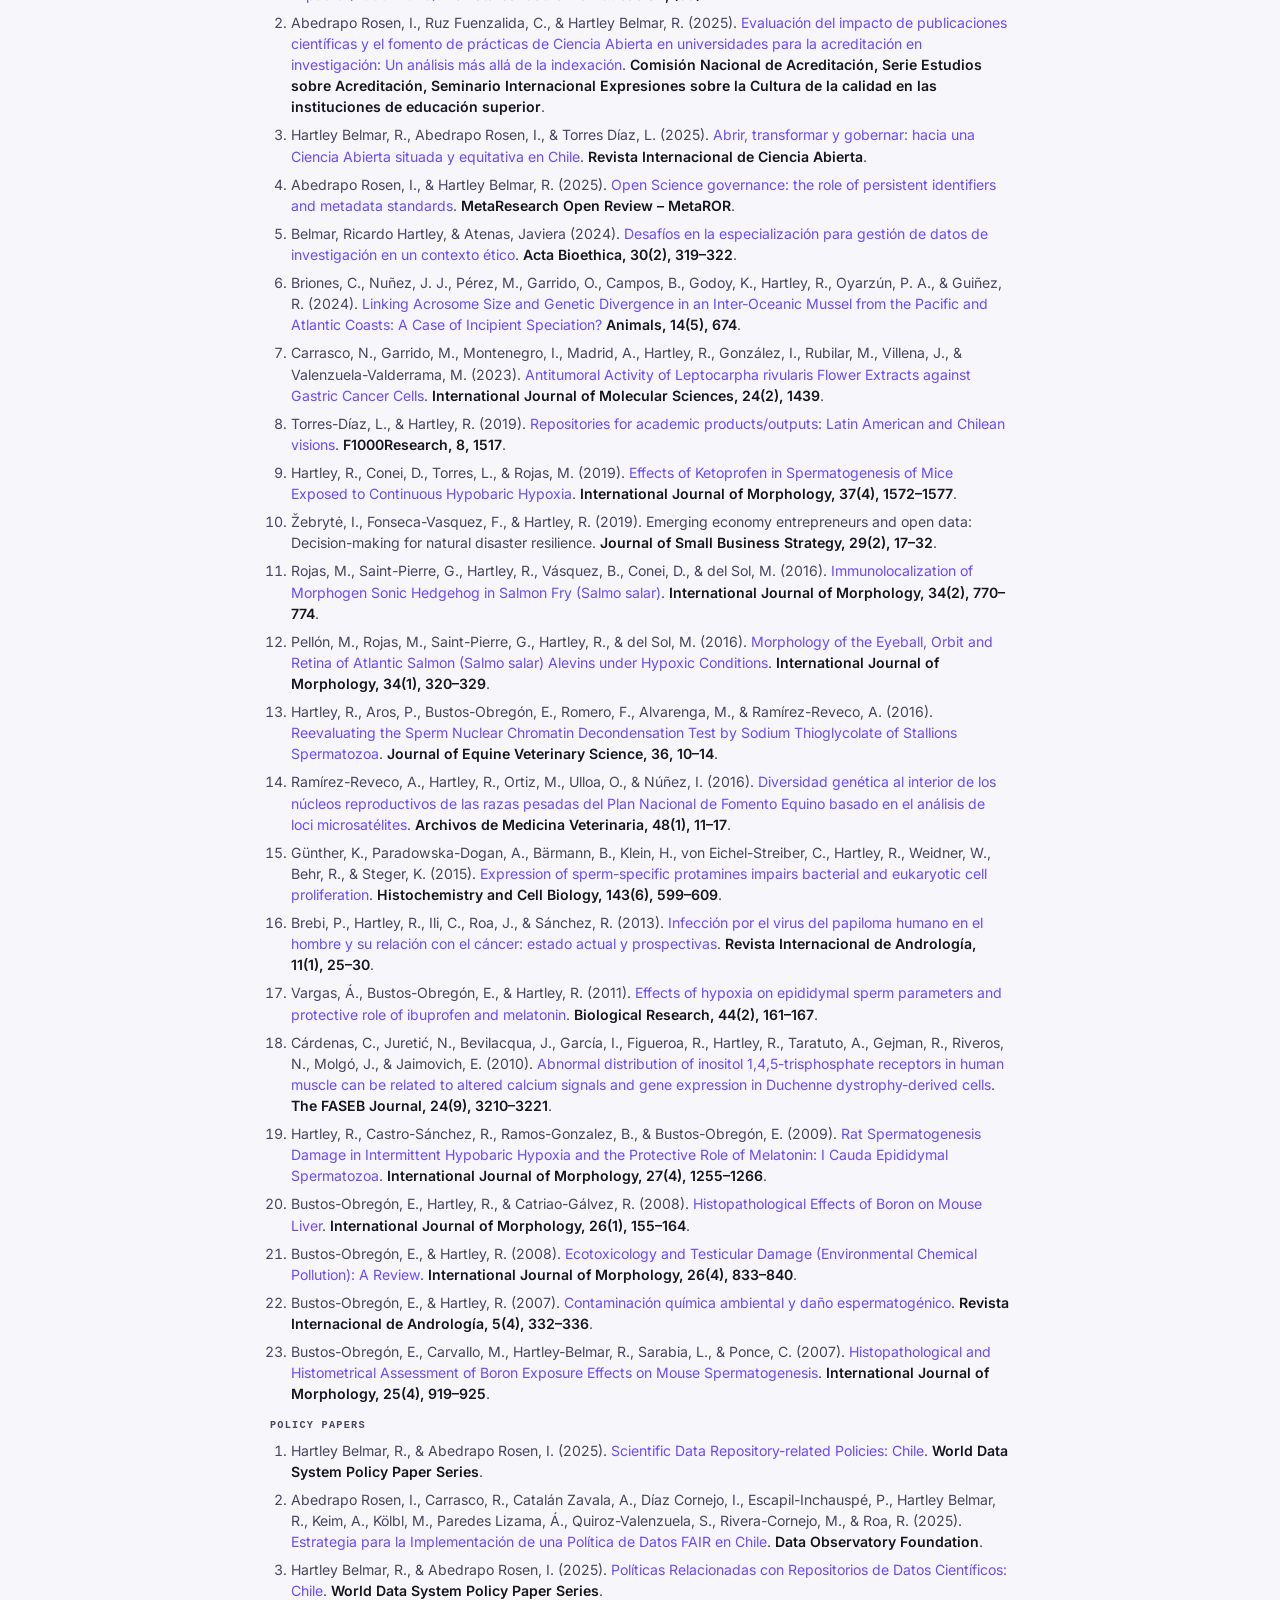
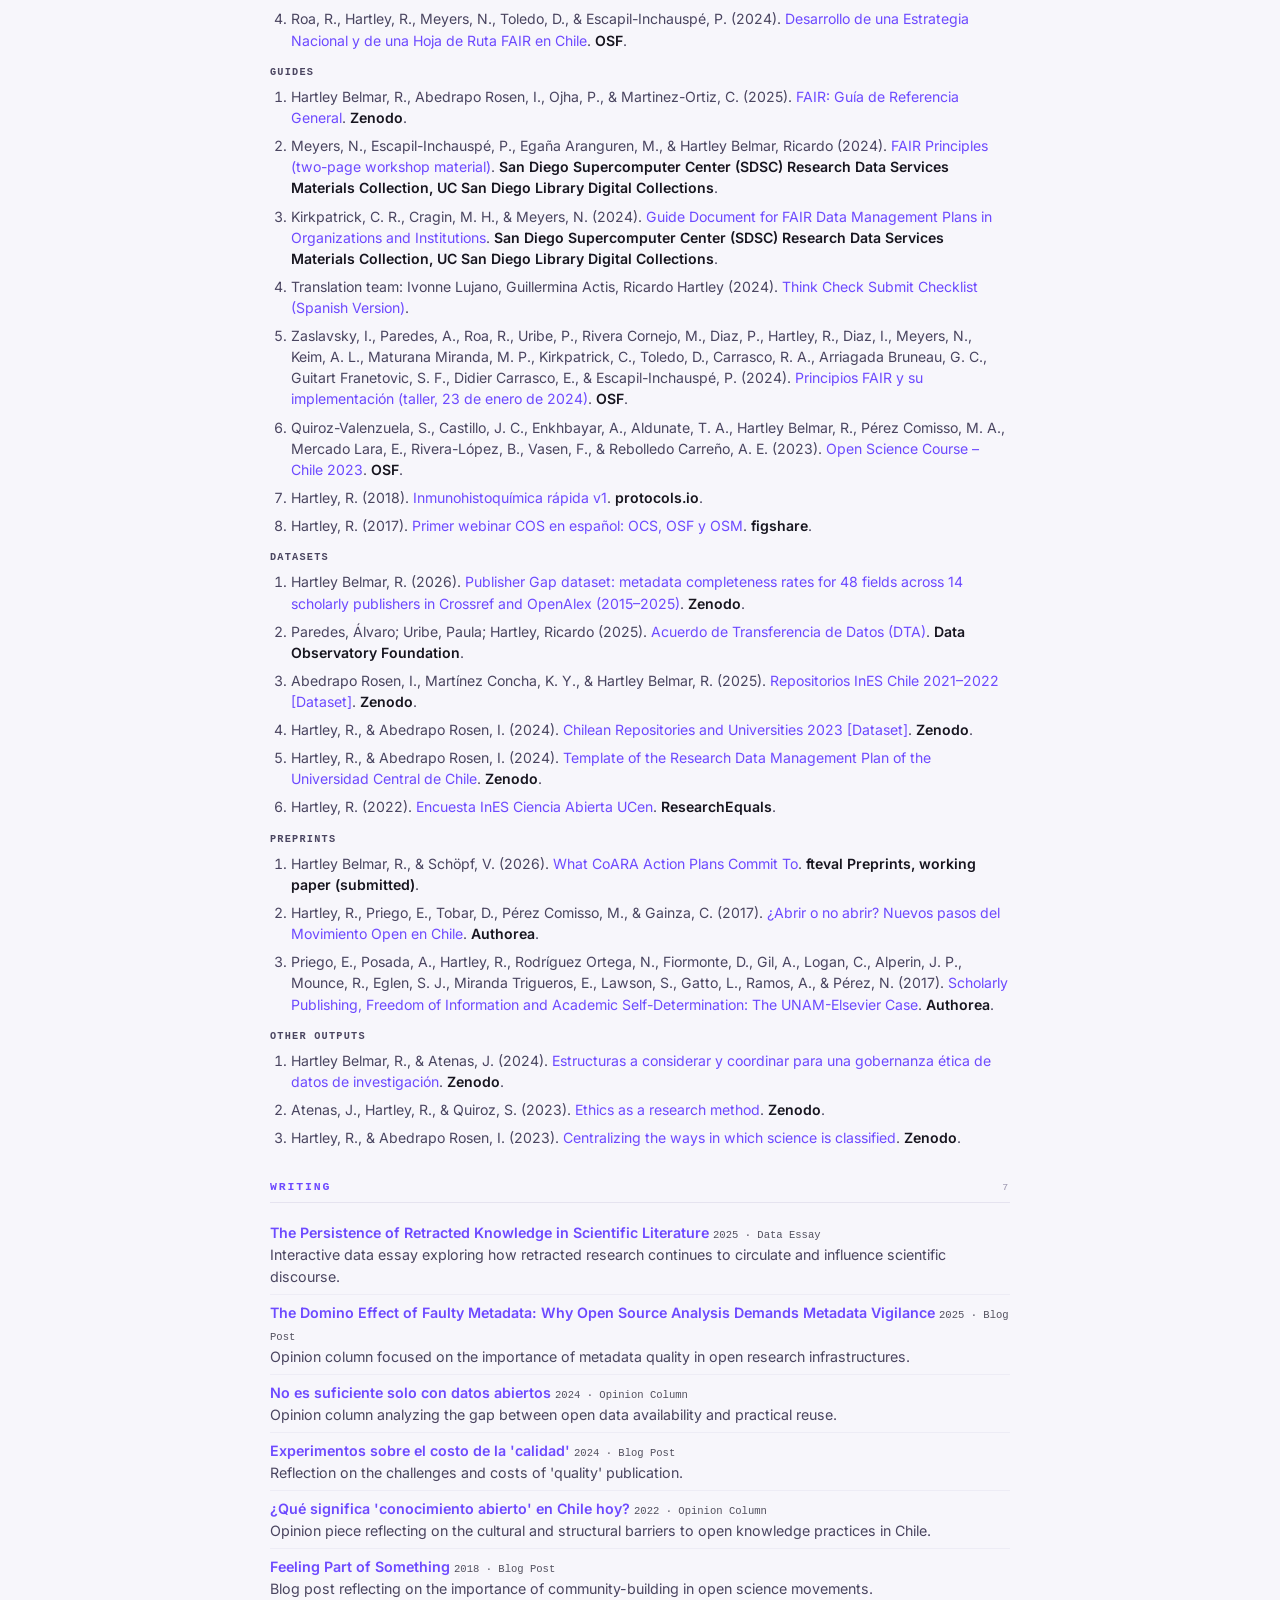
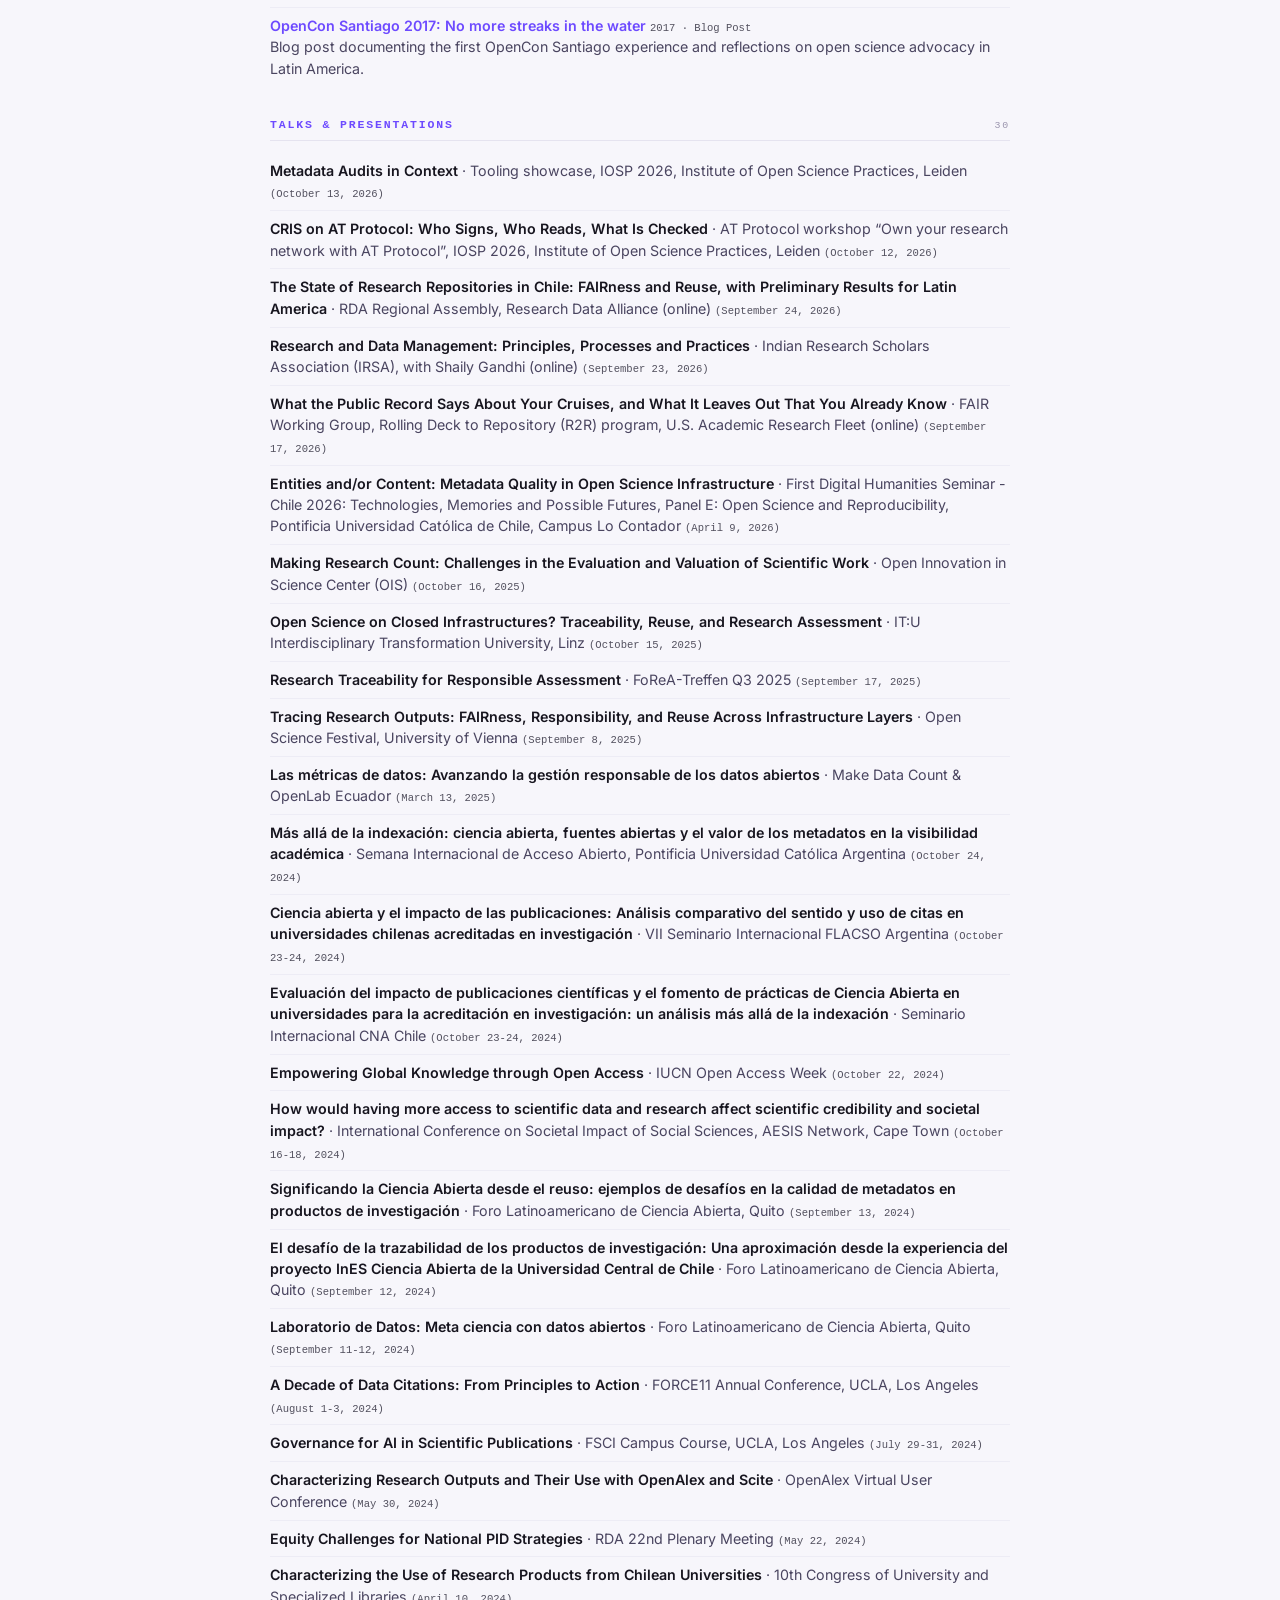
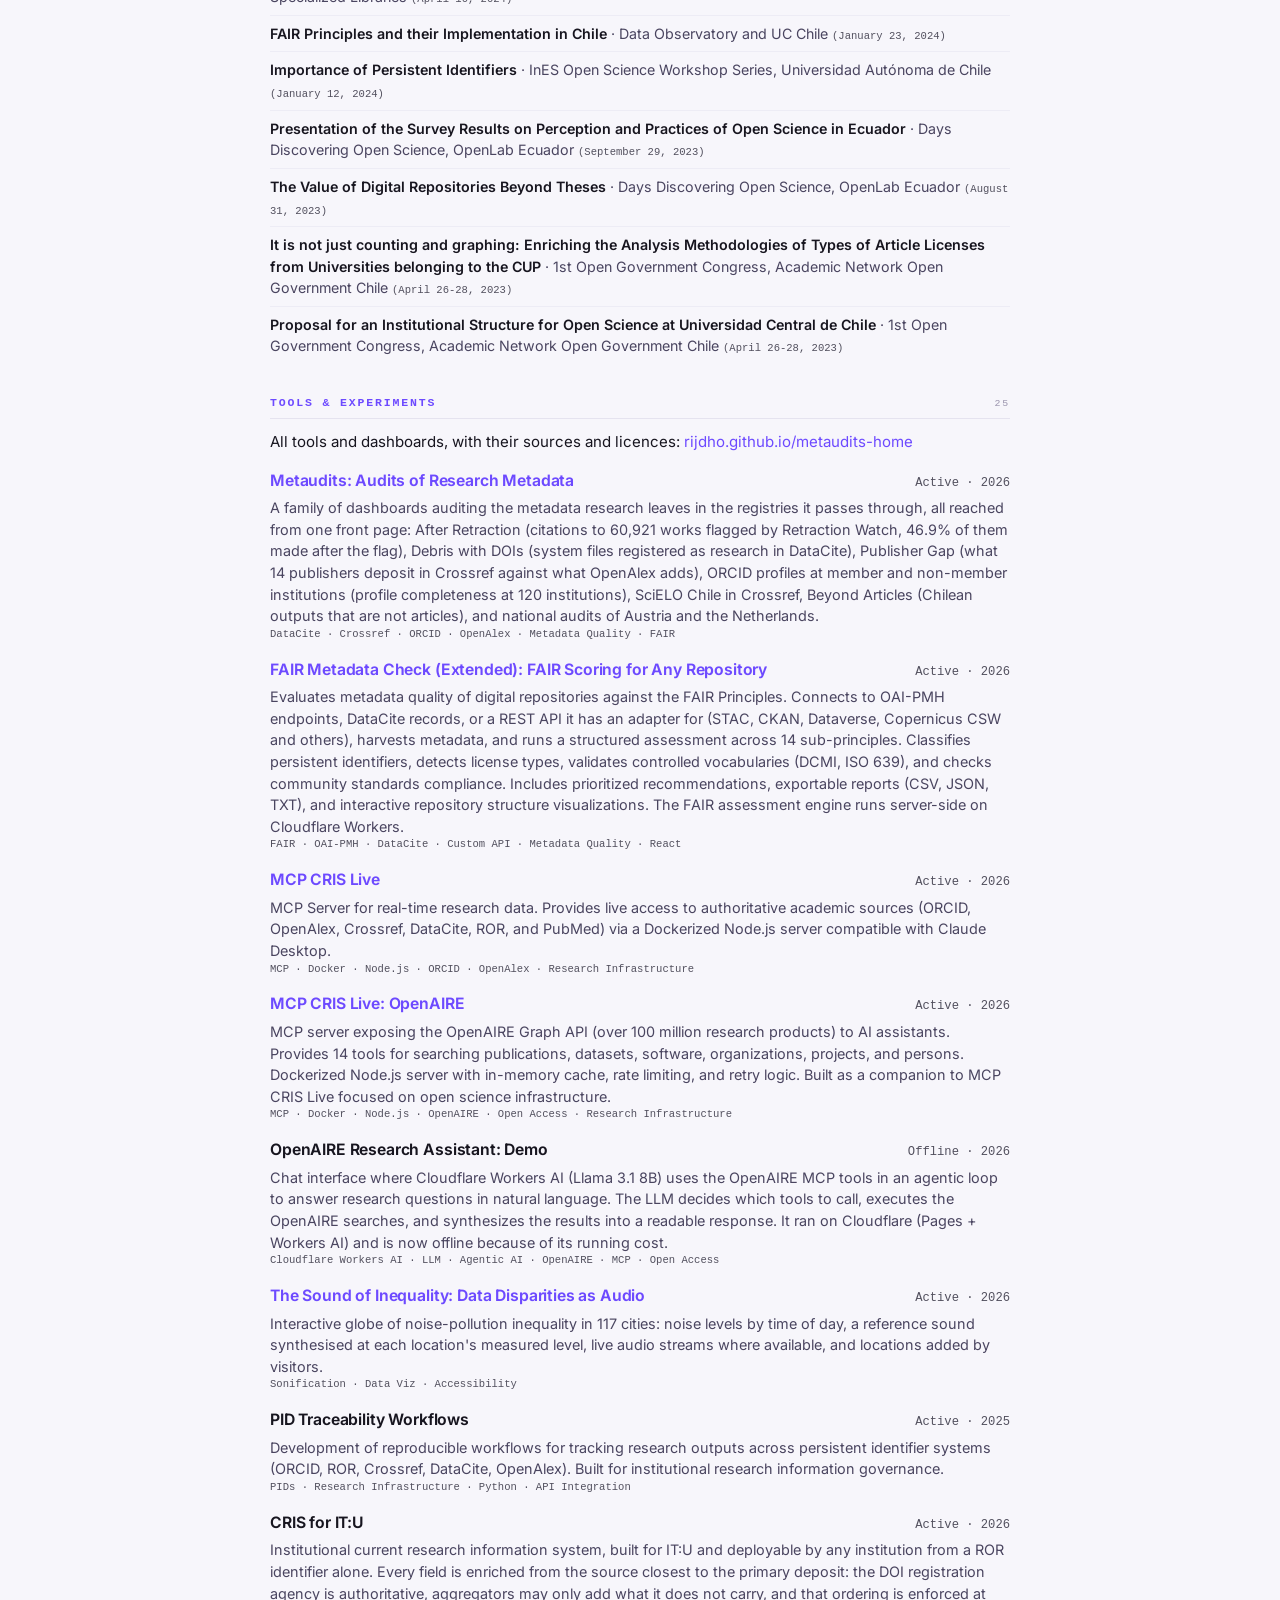
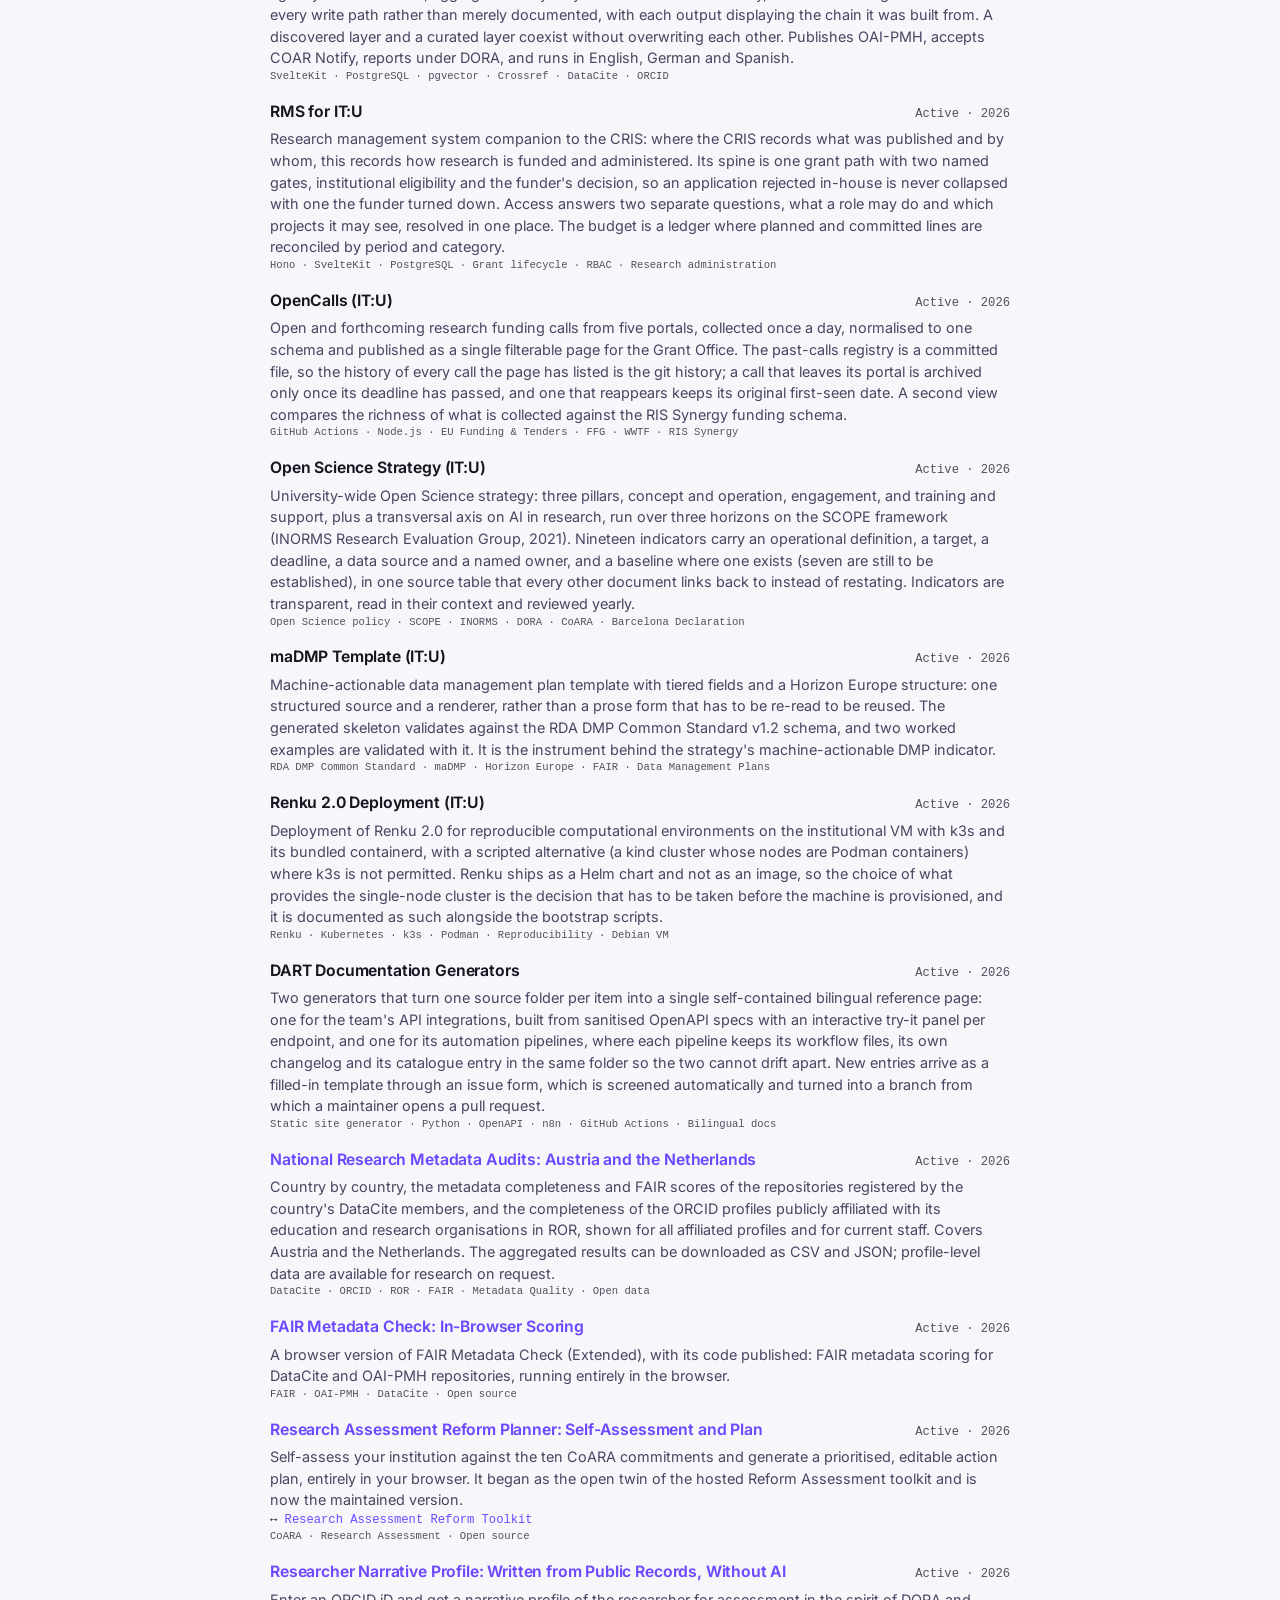
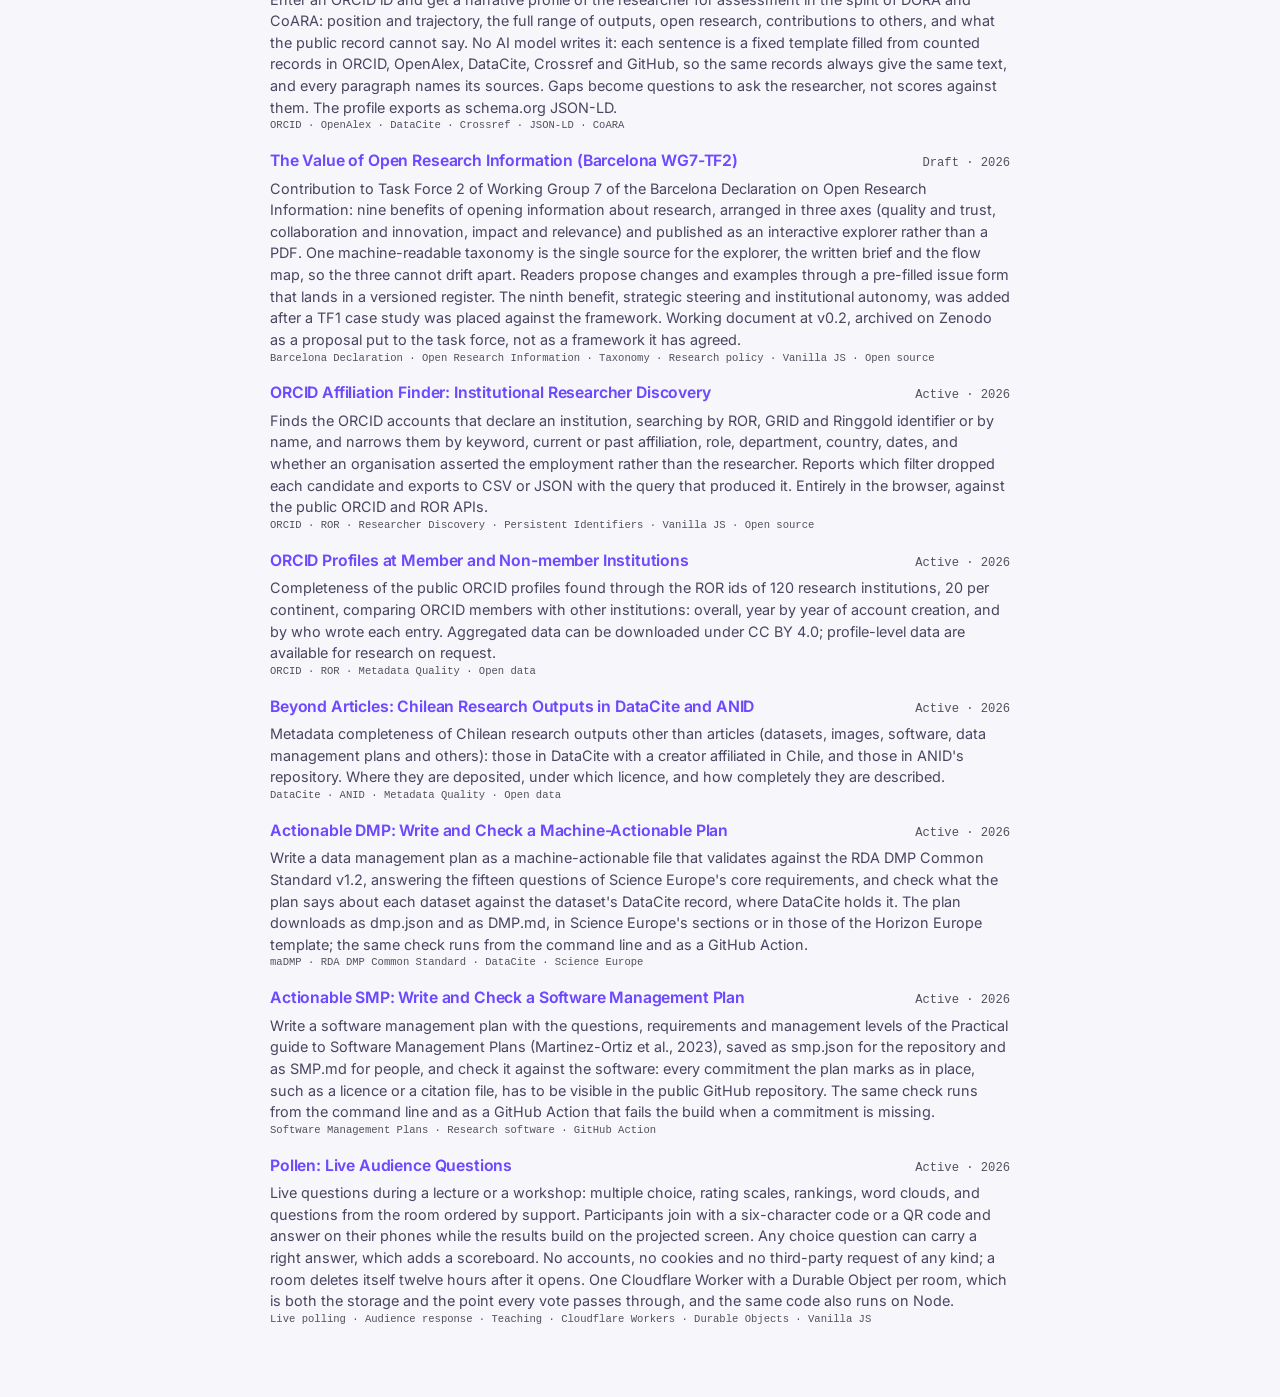
==== commit 702b86f0: "Link previews: the regenerated cloud screenshot is 1000px tall" ====
--- a/cv.html
+++ b/cv.html
@@ -17,11 +17,11 @@
 <meta property="og:url" content="https://rijdho.github.io/cv.html">
 <meta property="og:image" content="https://rijdho.github.io/docs/hub-cloud.png">
 <meta property="og:image:width" content="1736">
-<meta property="og:image:height" content="920">
+<meta property="og:image:height" content="1000">
 <meta property="og:image:alt" content="The tool cloud on the hub: ovals grouped into four colour-coded topics, one per tool.">
 <meta name="twitter:card" content="summary_large_image">
 <!-- social:end -->
-<link rel="stylesheet" href="./cv.css?v=1">
+<link rel="stylesheet" href="./cv.css?v=2">
 
 <div class="controls"><div class="in">
   <a class="back" href="./" data-t="back"></a>
--- a/cv.css
+++ b/cv.css
@@ -61,7 +61,7 @@
   .edu{display:flex;justify-content:space-between;gap:14px;padding:6px 0;border-bottom:1px solid var(--hair)}
   .edu:last-child{border-bottom:0}
   .edu .d{font-weight:600}.edu .i{color:var(--soft)}
-  .skill{display:flex;gap:10px;padding:5px 0}
+  .skill{display:flex;gap:10px;padding:5px 0;break-inside:avoid}
   .skill .k{font-family:var(--mono);font-size:.74rem;color:var(--brand);min-width:210px;flex:none;text-transform:uppercase;letter-spacing:.04em}
   .skill .v{color:var(--soft);font-size:.9rem}
   .subh{font-family:var(--mono);font-size:.64rem;letter-spacing:.12em;text-transform:uppercase;color:var(--soft);font-weight:700;margin:14px 0 6px}
